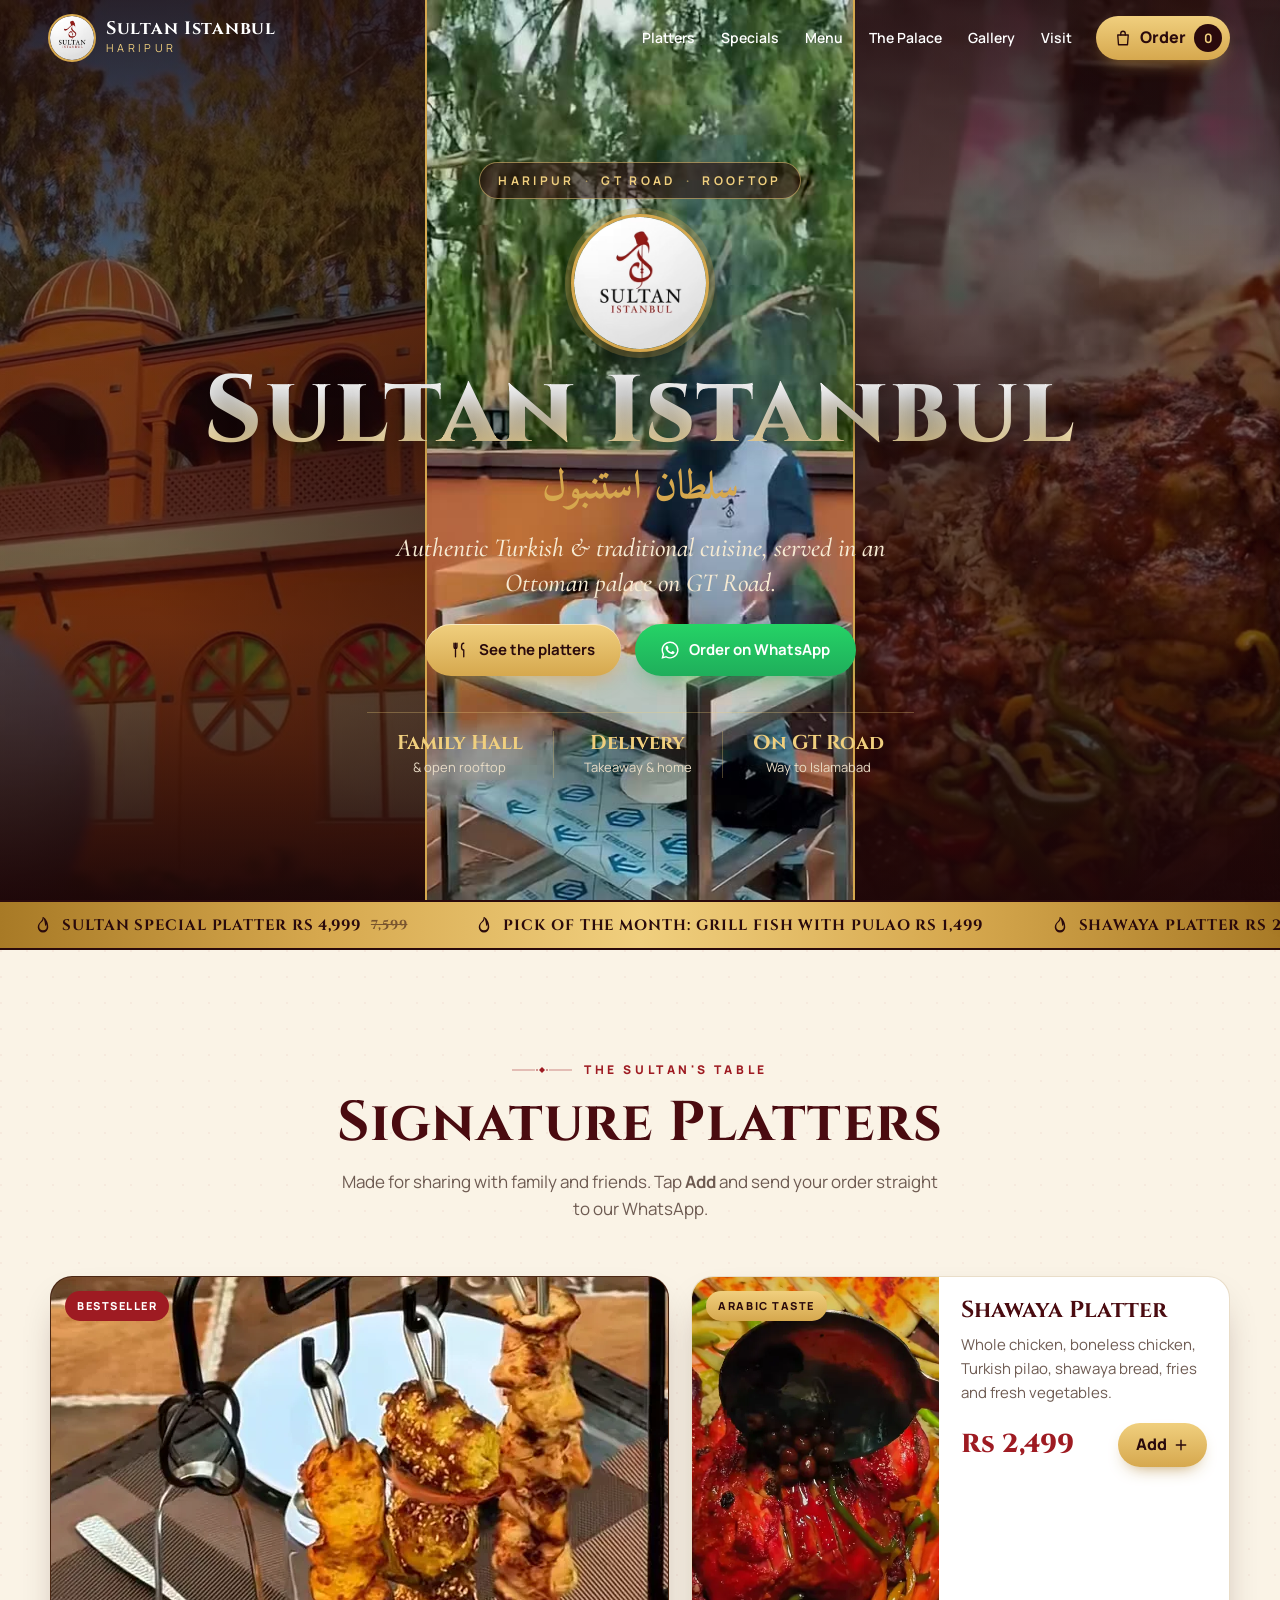
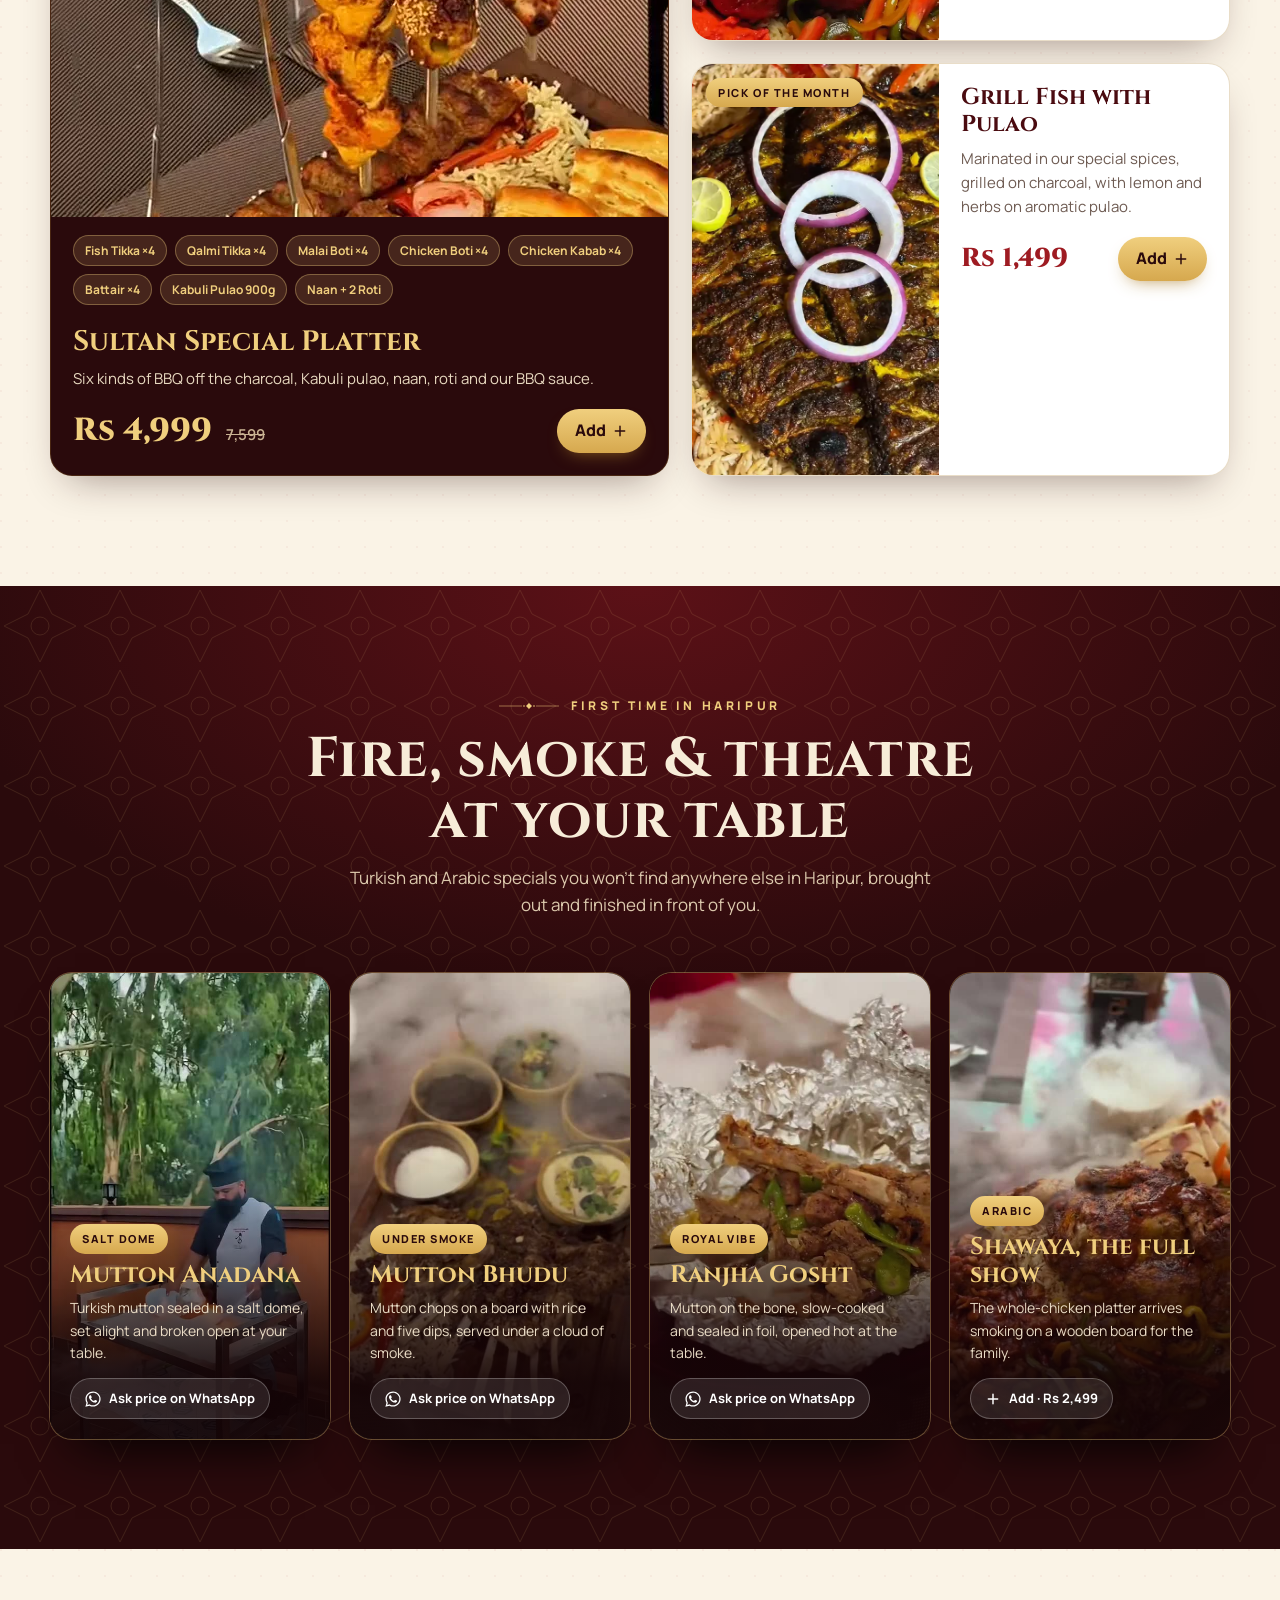
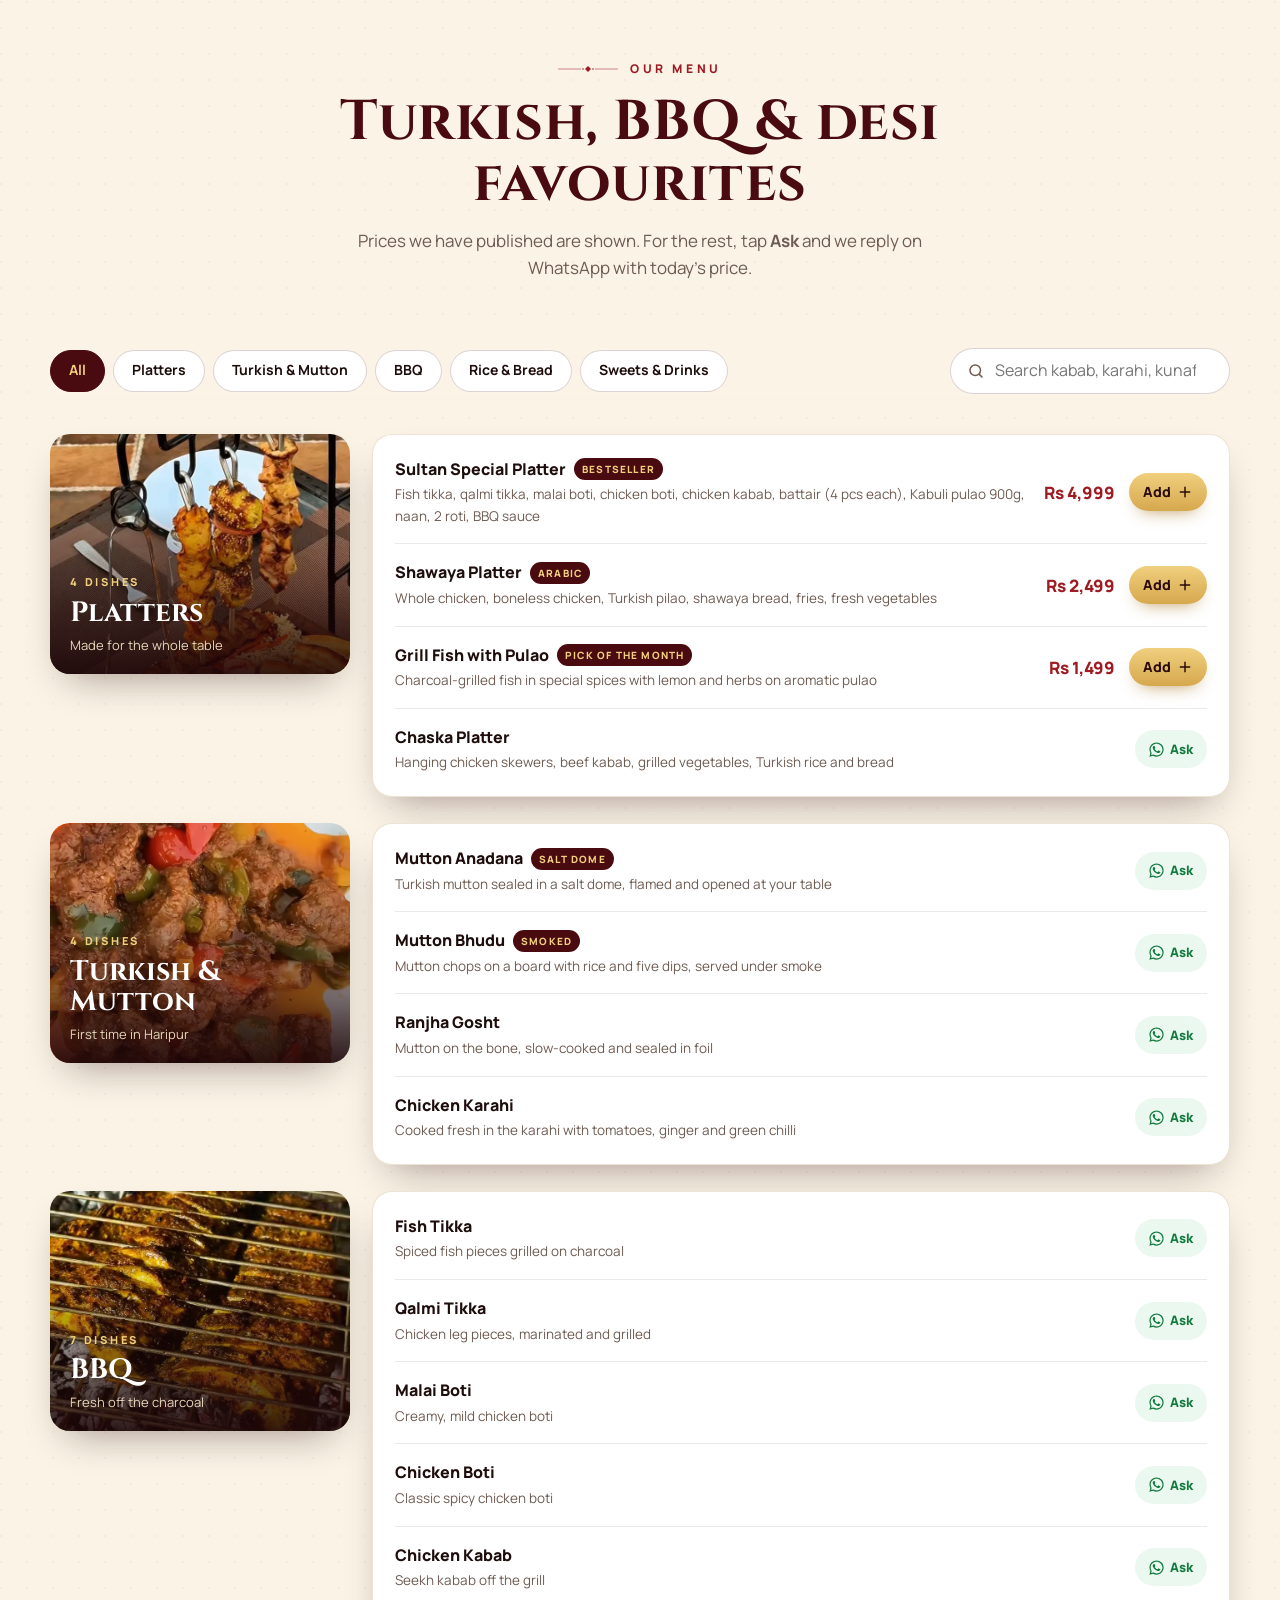
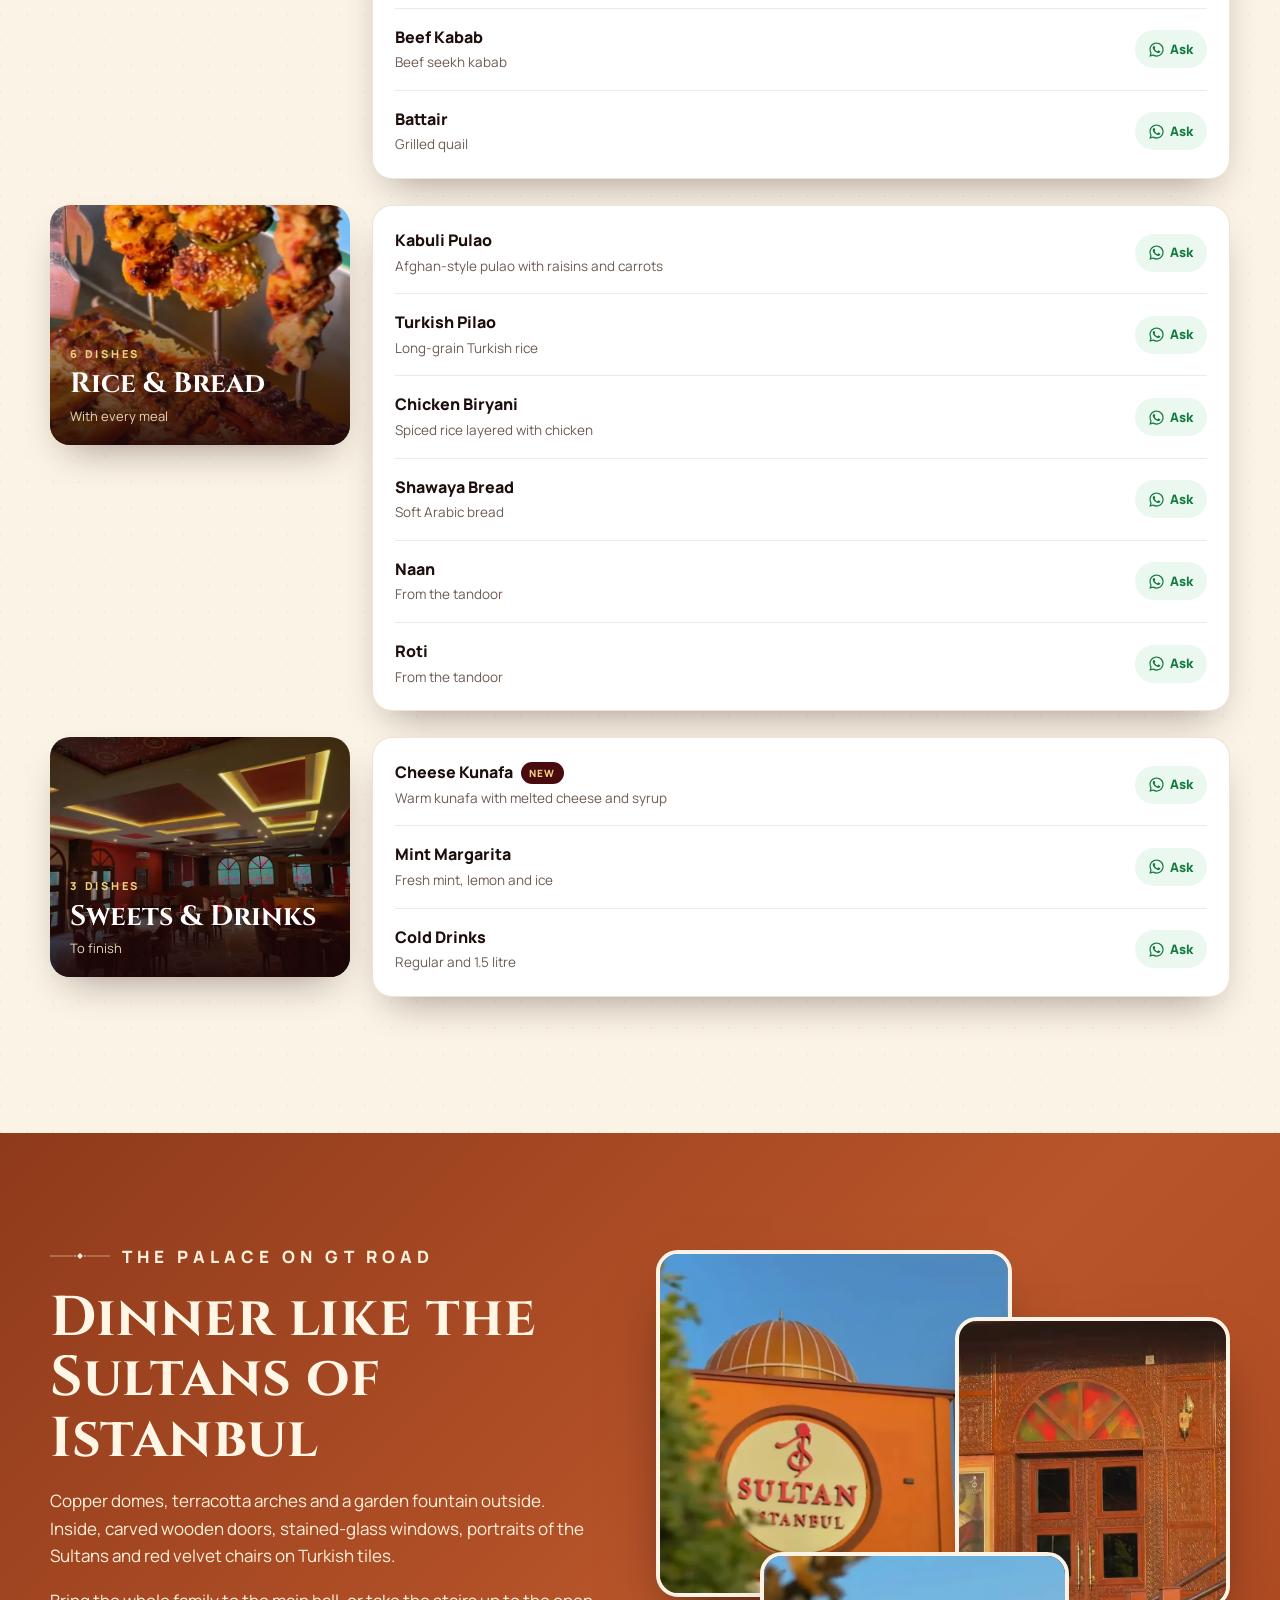
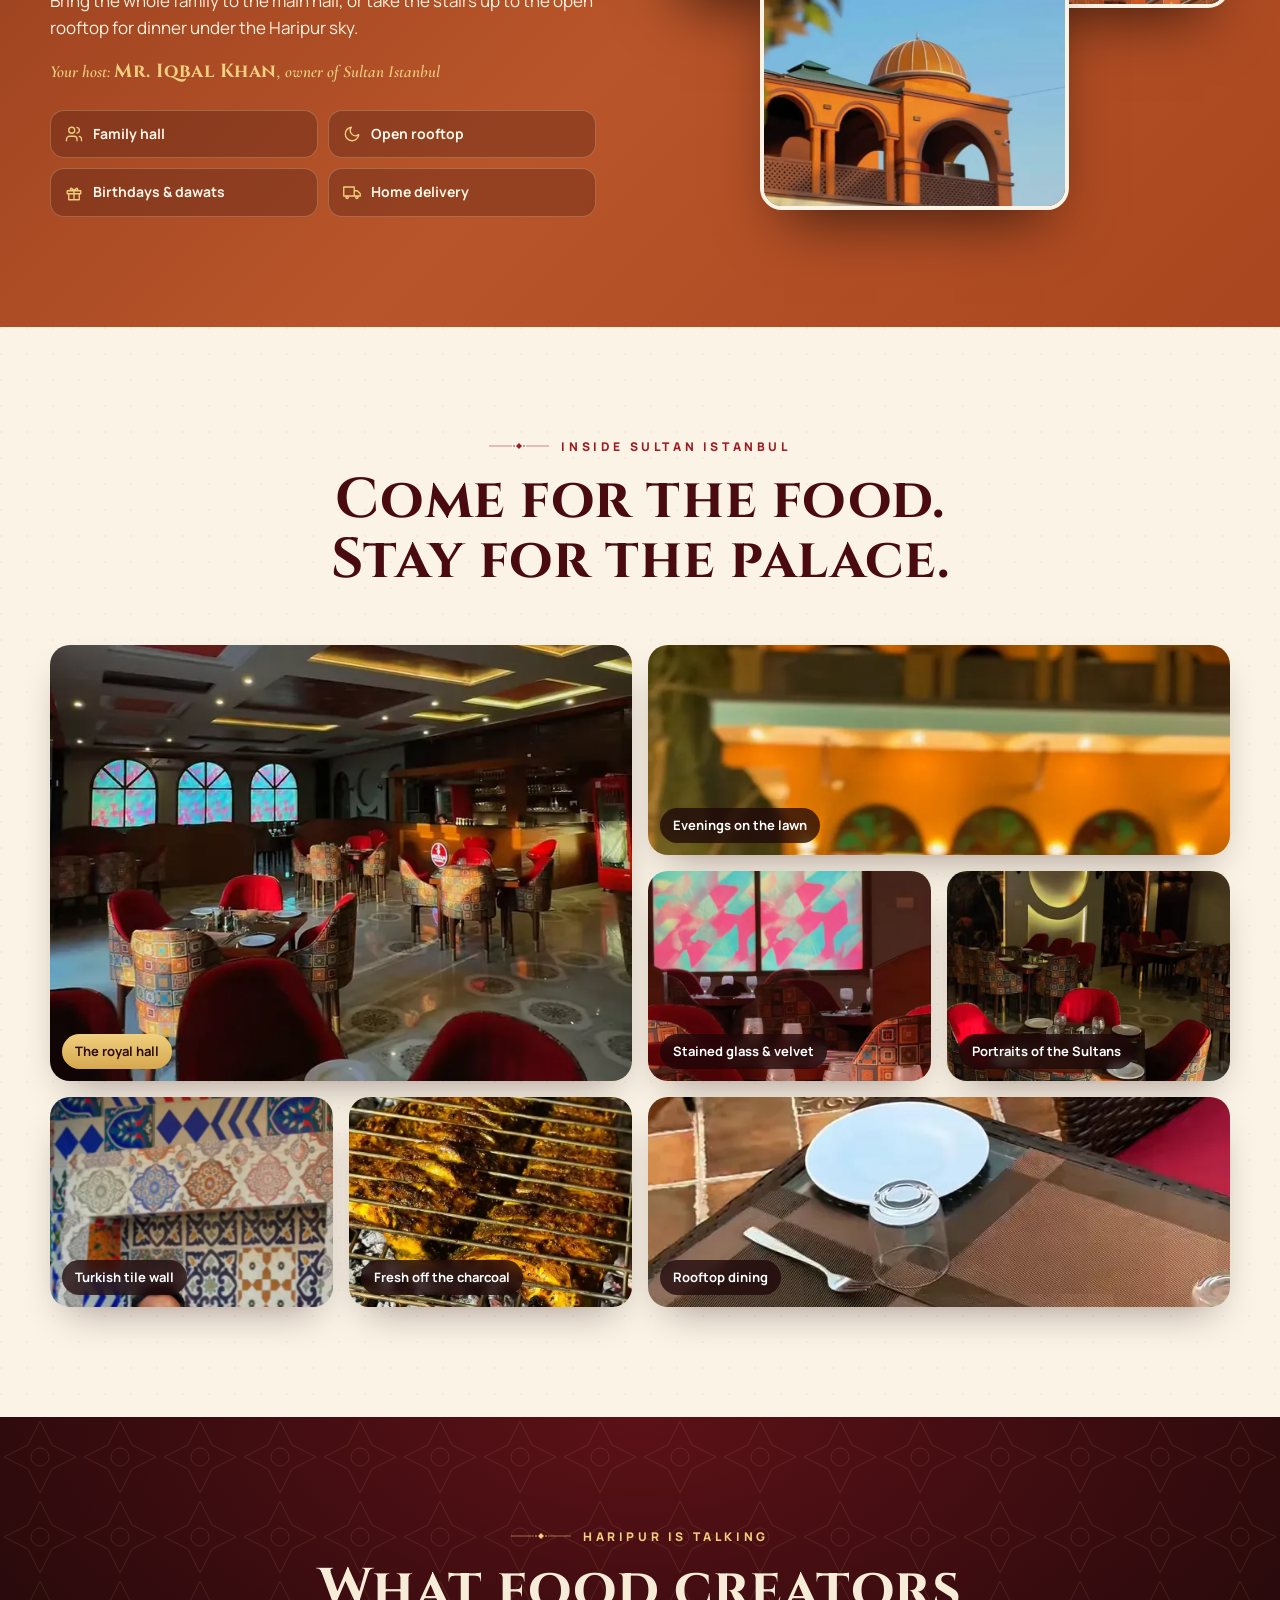
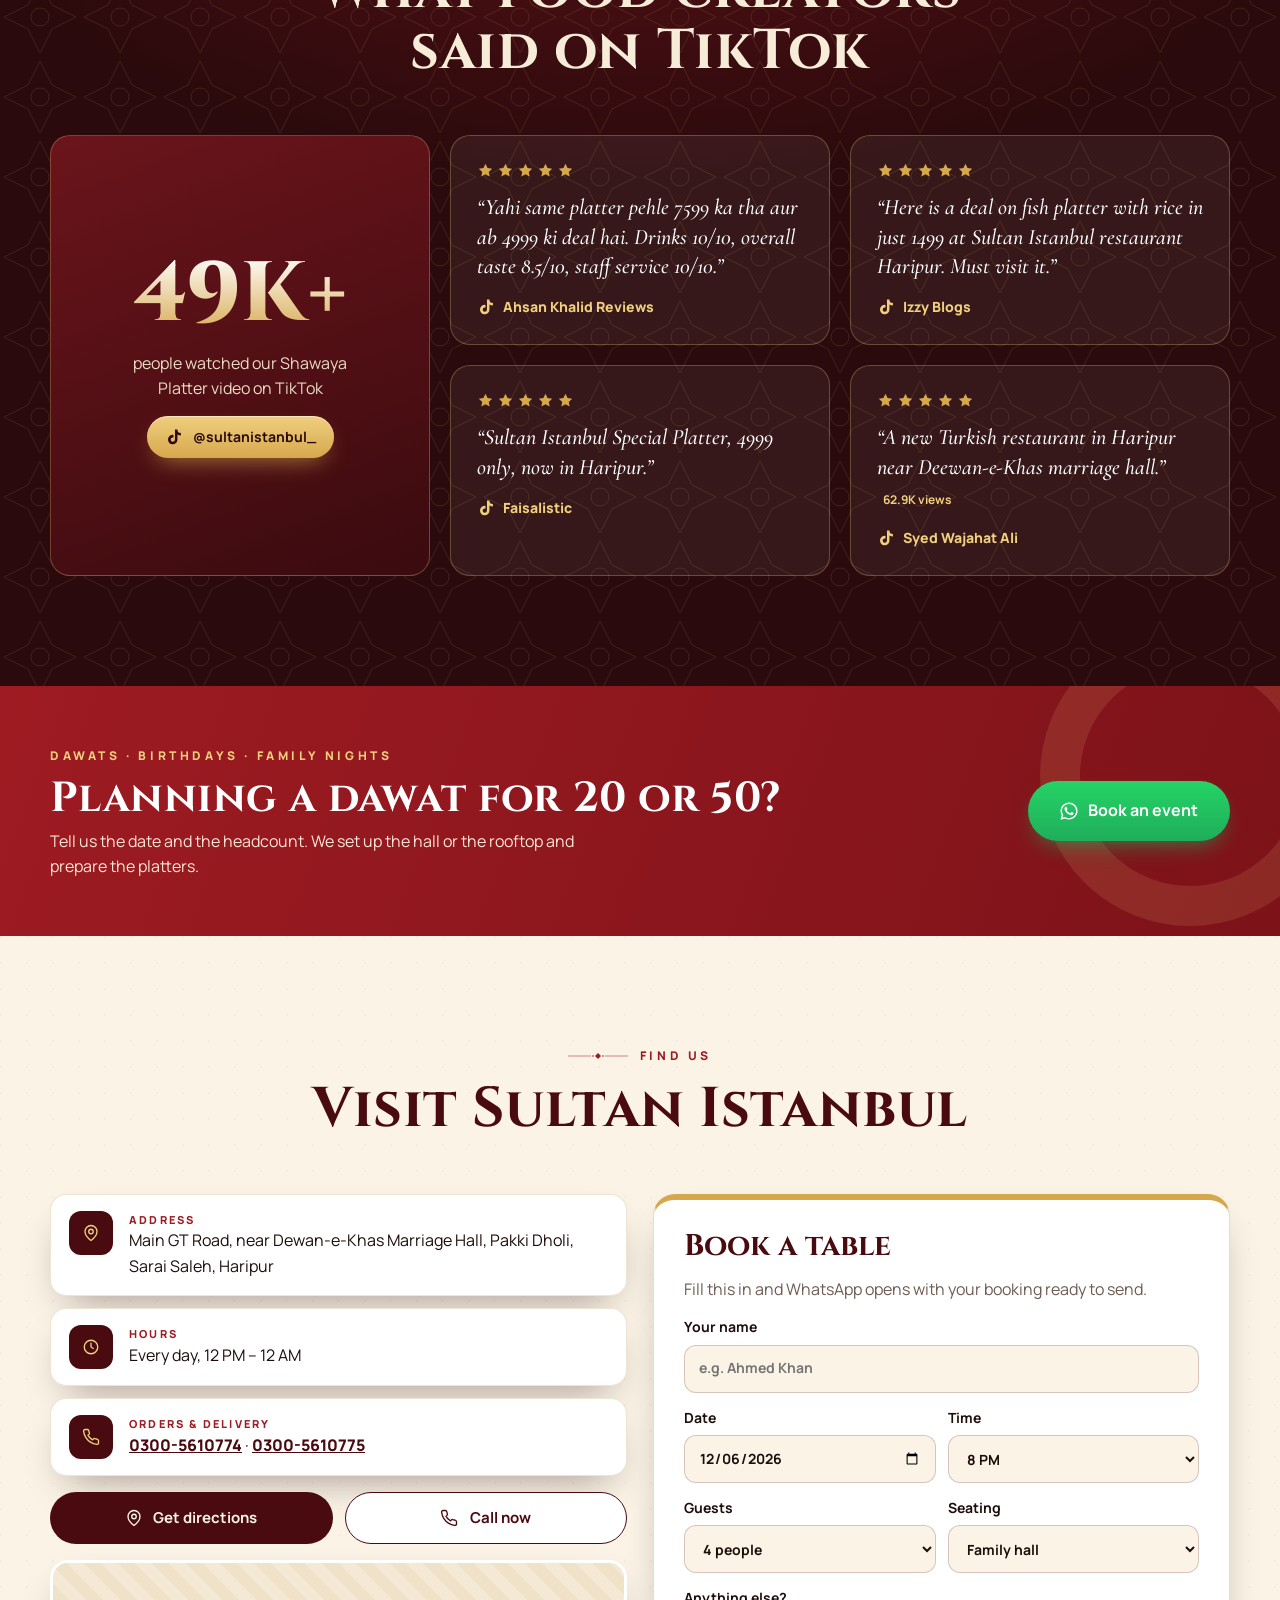
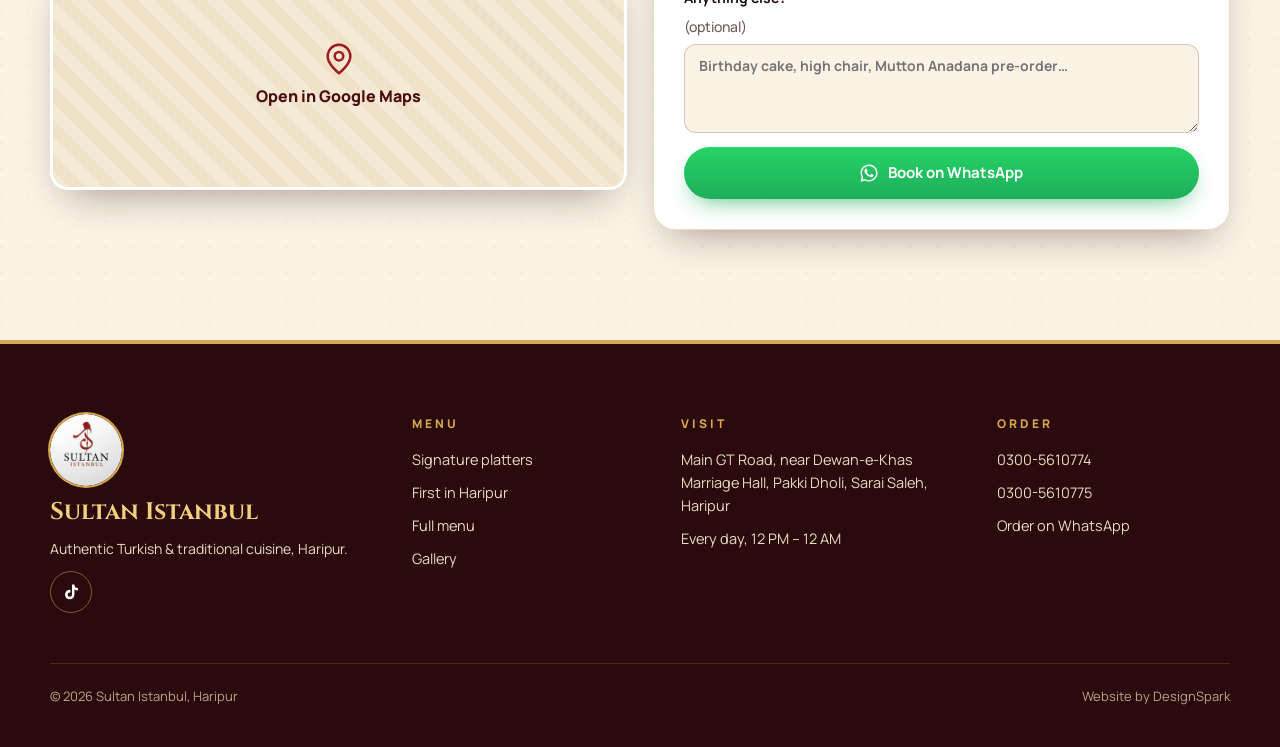
==== sultan-istanbul/index.html @ 0aa932ca "Add owner name and full address (Sarai Saleh) to Sultan Istanbul site Co-Authored-By: Claude Opus 5." ====
<!doctype html>
<html lang="en">
<head>
<meta charset="utf-8">
<meta name="viewport" content="width=device-width, initial-scale=1, viewport-fit=cover">
<title>Sultan Istanbul Haripur | Turkish Platters, Shawaya &amp; Rooftop on GT Road</title>
<meta name="description" content="Sultan Istanbul, Haripur: authentic Turkish and traditional cuisine on Main GT Road, Pakki Dholi. Sultan Special Platter Rs 4,999, Shawaya Platter Rs 2,499, Grill Fish with Pulao Rs 1,499. Dine in, takeaway and home delivery.">
<meta property="og:type" content="website">
<meta property="og:title" content="Sultan Istanbul · Haripur">
<meta property="og:description" content="Turkish platters, Mutton Anadana under a salt dome and a royal Ottoman hall on GT Road, Haripur.">
<meta property="og:image" content="share.jpg">
<meta name="twitter:card" content="summary_large_image">
<meta name="theme-color" content="#2a0a0c">
<link rel="icon" href="img/logo-badge.png" type="image/png">
<link rel="preconnect" href="https://fonts.googleapis.com">
<link rel="preconnect" href="https://fonts.gstatic.com" crossorigin>
<link href="https://fonts.googleapis.com/css2?family=Cinzel:wght@500;600;700;800&family=Cormorant+Garamond:ital,wght@1,500;1,600&family=Manrope:wght@400;500;600;700;800&family=Amiri:wght@700&display=swap" rel="stylesheet">
<link rel="stylesheet" href="styles.css">
</head>
<body>

<svg width="0" height="0" style="position:absolute" aria-hidden="true">
  <symbol id="i-wa" viewBox="0 0 24 24"><path fill="currentColor" d="M17.47 14.38c-.3-.15-1.76-.87-2.03-.97-.27-.1-.47-.15-.67.15-.2.3-.77.97-.94 1.17-.17.2-.35.22-.64.07-.3-.15-1.26-.46-2.4-1.48-.89-.79-1.49-1.77-1.66-2.07-.17-.3-.02-.46.13-.61.13-.13.3-.35.45-.52.15-.17.2-.3.3-.5.1-.2.05-.37-.02-.52-.08-.15-.67-1.61-.92-2.21-.24-.58-.49-.5-.67-.51h-.57c-.2 0-.52.07-.79.37-.27.3-1.04 1.02-1.04 2.48s1.07 2.88 1.21 3.08c.15.2 2.1 3.2 5.08 4.49.71.31 1.26.49 1.69.63.71.23 1.36.2 1.87.12.57-.09 1.76-.72 2.01-1.41.25-.7.25-1.29.17-1.41-.07-.13-.27-.2-.57-.35zM12.05 21.5h-.01a9.4 9.4 0 0 1-4.79-1.31l-.34-.2-3.56.93.95-3.47-.22-.36a9.38 9.38 0 0 1-1.44-5c0-5.19 4.23-9.42 9.43-9.42 2.52 0 4.88.98 6.66 2.76a9.36 9.36 0 0 1 2.76 6.67c0 5.2-4.23 9.43-9.44 9.43zm8.03-17.46A11.27 11.27 0 0 0 12.05.72C5.8.72.71 5.8.71 12.06c0 2 .52 3.95 1.52 5.67L.62 23.6l6.01-1.58a11.3 11.3 0 0 0 5.42 1.38h.01c6.25 0 11.34-5.09 11.34-11.34 0-3.03-1.18-5.88-3.32-8.02z"/></symbol>
  <symbol id="i-phone" viewBox="0 0 24 24"><path fill="none" stroke="currentColor" stroke-width="1.8" stroke-linecap="round" stroke-linejoin="round" d="M22 16.9v3a2 2 0 0 1-2.2 2 19.8 19.8 0 0 1-8.6-3.1 19.5 19.5 0 0 1-6-6A19.8 19.8 0 0 1 2.1 4.2 2 2 0 0 1 4.1 2h3a2 2 0 0 1 2 1.7c.1.9.4 1.8.7 2.7a2 2 0 0 1-.5 2.1L8 9.8a16 16 0 0 0 6 6l1.3-1.3a2 2 0 0 1 2.1-.4c.9.3 1.8.6 2.7.7a2 2 0 0 1 1.7 2z"/></symbol>
  <symbol id="i-pin" viewBox="0 0 24 24"><path fill="none" stroke="currentColor" stroke-width="1.8" stroke-linecap="round" stroke-linejoin="round" d="M20 10c0 6-8 12-8 12s-8-6-8-12a8 8 0 0 1 16 0z"/><circle cx="12" cy="10" r="3" fill="none" stroke="currentColor" stroke-width="1.8"/></symbol>
  <symbol id="i-clock" viewBox="0 0 24 24"><circle cx="12" cy="12" r="9" fill="none" stroke="currentColor" stroke-width="1.8"/><path d="M12 7v5l3 2" fill="none" stroke="currentColor" stroke-width="1.8" stroke-linecap="round"/></symbol>
  <symbol id="i-bag" viewBox="0 0 24 24"><path fill="none" stroke="currentColor" stroke-width="1.8" stroke-linejoin="round" d="M5 8h14l-1 13H6L5 8z"/><path d="M9 8V6a3 3 0 0 1 6 0v2" fill="none" stroke="currentColor" stroke-width="1.8" stroke-linecap="round"/></symbol>
  <symbol id="i-menu" viewBox="0 0 24 24"><path d="M6 3v18M4 3v5a2 2 0 0 0 4 0V3M17 3c-2 0-3 2-3 5s1 4 3 4v9" fill="none" stroke="currentColor" stroke-width="1.8" stroke-linecap="round" stroke-linejoin="round"/></symbol>
  <symbol id="i-plus" viewBox="0 0 24 24"><path d="M12 5v14M5 12h14" stroke="currentColor" stroke-width="2.2" stroke-linecap="round"/></symbol>
  <symbol id="i-minus" viewBox="0 0 24 24"><path d="M5 12h14" stroke="currentColor" stroke-width="2.2" stroke-linecap="round"/></symbol>
  <symbol id="i-x" viewBox="0 0 24 24"><path d="M6 6l12 12M18 6L6 18" stroke="currentColor" stroke-width="2" stroke-linecap="round"/></symbol>
  <symbol id="i-check" viewBox="0 0 24 24"><path d="M5 12.5l4.5 4.5L19 7.5" fill="none" stroke="currentColor" stroke-width="2.4" stroke-linecap="round" stroke-linejoin="round"/></symbol>
  <symbol id="i-flame" viewBox="0 0 24 24"><path fill="currentColor" d="M12.8 2.2c.4 3-1.3 4.6-2.8 6.1C8.5 9.8 7 11.4 7 14a5 5 0 0 0 10 0c0-1.3-.4-2.4-1-3.4.1 1.2-.3 2.3-1.3 2.9.3-3.5-1.1-8.2-1.9-11.3zM12 22a7 7 0 0 1-7-7c0-3.6 2.1-5.8 3.7-7.4C10.4 5.9 11.6 4.6 11.3 2c0-.6.6-1 1.1-.7C16 3.4 19 8.6 19 15a7 7 0 0 1-7 7z"/></symbol>
  <symbol id="i-star" viewBox="0 0 24 24"><path fill="currentColor" d="M12 2.5l2.9 6.1 6.6.8-4.9 4.6 1.3 6.6L12 17.3l-5.9 3.3 1.3-6.6L2.5 9.4l6.6-.8z"/></symbol>
  <symbol id="i-tiktok" viewBox="0 0 24 24"><path fill="currentColor" d="M16.6 2h-3.3v13.4a2.9 2.9 0 1 1-2.9-2.9c.3 0 .6 0 .9.1V9.2a6.3 6.3 0 1 0 5.3 6.2V8.6a7.9 7.9 0 0 0 4.6 1.5V6.8A4.6 4.6 0 0 1 16.6 2z"/></symbol>
  <symbol id="i-gift" viewBox="0 0 24 24"><path fill="none" stroke="currentColor" stroke-width="1.8" stroke-linejoin="round" d="M3 9h18v4H3zM5 13h14v8H5zM12 9v12M12 9C10 5 7 5 7 7s3 2 5 2zm0 0c2-4 5-4 5-2s-3 2-5 2z"/></symbol>
  <symbol id="i-users" viewBox="0 0 24 24"><path fill="none" stroke="currentColor" stroke-width="1.8" stroke-linecap="round" d="M16 21v-2a4 4 0 0 0-4-4H6a4 4 0 0 0-4 4v2M9 11a4 4 0 1 0 0-8 4 4 0 0 0 0 8zM22 21v-2a4 4 0 0 0-3-3.9M16 3.1a4 4 0 0 1 0 7.8"/></symbol>
  <symbol id="i-moon" viewBox="0 0 24 24"><path fill="none" stroke="currentColor" stroke-width="1.8" stroke-linejoin="round" d="M21 12.8A9 9 0 1 1 11.2 3a7 7 0 0 0 9.8 9.8z"/></symbol>
  <symbol id="i-truck" viewBox="0 0 24 24"><path fill="none" stroke="currentColor" stroke-width="1.8" stroke-linejoin="round" d="M1 4h14v12H1zM15 9h4l4 4v3h-8zM5.5 19.5a1.5 1.5 0 1 0 0-3 1.5 1.5 0 0 0 0 3zm13 0a1.5 1.5 0 1 0 0-3 1.5 1.5 0 0 0 0 3z"/></symbol>
  <symbol id="i-search" viewBox="0 0 24 24"><circle cx="11" cy="11" r="7" fill="none" stroke="currentColor" stroke-width="2"/><path d="M20 20l-3.5-3.5" stroke="currentColor" stroke-width="2" stroke-linecap="round"/></symbol>
  <symbol id="i-orn" viewBox="0 0 120 12"><path d="M0 6h46M74 6h46" stroke="currentColor" stroke-width="1"/><path d="M60 0l6 6-6 6-6-6z" fill="currentColor"/><circle cx="50" cy="6" r="1.6" fill="currentColor"/><circle cx="70" cy="6" r="1.6" fill="currentColor"/></symbol>
</svg>

<a class="skip" href="#signature">Skip to menu</a>

<header class="site" id="top">
  <div class="wrap bar">
    <a class="brand" href="#top" aria-label="Sultan Istanbul, back to top">
      <img src="img/logo-badge.png" alt="" width="44" height="44">
      <span><b>Sultan Istanbul</b><small>Haripur</small></span>
    </a>
    <nav class="links" aria-label="Main">
      <a href="#signature">Platters</a>
      <a href="#firsts">Specials</a>
      <a href="#menu">Menu</a>
      <a href="#palace">The Palace</a>
      <a href="#gallery">Gallery</a>
      <a href="#visit">Visit</a>
    </nav>
    <button class="cart-btn" type="button" data-open-cart aria-label="Open your order">
      <svg class="ic"><use href="#i-bag"/></svg><span>Order</span><b class="count" data-count>0</b>
    </button>
  </div>
</header>

<main>
  <!-- HERO: three vertical films from the restaurant's own TikTok videos -->
  <section class="hero" aria-labelledby="hero-h">
    <div class="hero-films" aria-hidden="true">
      <video class="film film-l" muted loop playsinline preload="none" poster="video/hero-left.jpg" data-src="video/hero-left.mp4"></video>
      <video class="film film-c" muted loop playsinline autoplay preload="auto" poster="video/hero-center.jpg" src="video/hero-center.mp4"></video>
      <video class="film film-r" muted loop playsinline preload="none" poster="video/hero-right.jpg" data-src="video/hero-right.mp4"></video>
    </div>
    <div class="hero-shade" aria-hidden="true"></div>
    <div class="wrap hero-inner">
      <p class="pill">Haripur <i>·</i> GT Road <i>·</i> Rooftop</p>
      <img class="hero-badge" src="img/logo-badge.png" alt="" width="132" height="132">
      <h1 id="hero-h"><span class="h1-top">Sultan Istanbul</span><span class="arabic" lang="ar" dir="rtl">سلطان استنبول</span></h1>
      <p class="tagline">Authentic Turkish &amp; traditional cuisine, served in an Ottoman palace on GT Road.</p>
      <div class="cta">
        <a class="btn gold" href="#signature"><svg class="ic"><use href="#i-menu"/></svg>See the platters</a>
        <a class="btn wa" href="https://wa.me/923005610774?text=Assalam%20o%20Alaikum%2C%20I%20want%20to%20order%20from%20Sultan%20Istanbul." target="_blank" rel="noopener"><svg class="ic"><use href="#i-wa"/></svg>Order on WhatsApp</a>
      </div>
      <dl class="facts">
        <div><dt>Family Hall</dt><dd>&amp; open rooftop</dd></div>
        <div><dt>Delivery</dt><dd>Takeaway &amp; home</dd></div>
        <div><dt>On GT Road</dt><dd>Way to Islamabad</dd></div>
      </dl>
    </div>
  </section>

  <div class="ticker" aria-label="Offers">
    <div class="ticker-track">
      <span><svg class="ic"><use href="#i-flame"/></svg>Sultan Special Platter Rs 4,999 <s>7,599</s></span>
      <span><svg class="ic"><use href="#i-flame"/></svg>Pick of the month: Grill Fish with Pulao Rs 1,499</span>
      <span><svg class="ic"><use href="#i-flame"/></svg>Shawaya Platter Rs 2,499</span>
      <span><svg class="ic"><use href="#i-flame"/></svg>First time in Haripur: Mutton Anadana</span>
      <span><svg class="ic"><use href="#i-flame"/></svg>Takeaway &amp; home delivery: 0300-5610774</span>
      <span aria-hidden="true"><svg class="ic"><use href="#i-flame"/></svg>Sultan Special Platter Rs 4,999 <s>7,599</s></span>
      <span aria-hidden="true"><svg class="ic"><use href="#i-flame"/></svg>Pick of the month: Grill Fish with Pulao Rs 1,499</span>
      <span aria-hidden="true"><svg class="ic"><use href="#i-flame"/></svg>Shawaya Platter Rs 2,499</span>
      <span aria-hidden="true"><svg class="ic"><use href="#i-flame"/></svg>First time in Haripur: Mutton Anadana</span>
      <span aria-hidden="true"><svg class="ic"><use href="#i-flame"/></svg>Takeaway &amp; home delivery: 0300-5610774</span>
    </div>
  </div>

  <!-- SIGNATURE PLATTERS -->
  <section class="sec cream" id="signature" aria-labelledby="sig-h">
    <div class="wrap">
      <div class="head reveal">
        <p class="kicker"><svg class="orn"><use href="#i-orn"/></svg>The Sultan's table</p>
        <h2 id="sig-h">Signature Platters</h2>
        <p class="lead">Made for sharing with family and friends. Tap <b>Add</b> and send your order straight to our WhatsApp.</p>
      </div>
      <div class="sig-grid">
        <article class="dish big reveal" data-item='{"id":"special","name":"Sultan Special Platter","price":4999}'>
          <img src="img/platter.webp" alt="Chicken skewers hanging over kebab, Turkish bread and pulao" loading="lazy" width="720" height="540">
          <div class="tag red">Bestseller</div>
          <ul class="chips">
            <li>Fish Tikka ×4</li><li>Qalmi Tikka ×4</li><li>Malai Boti ×4</li><li>Chicken Boti ×4</li><li>Chicken Kabab ×4</li><li>Battair ×4</li><li>Kabuli Pulao 900g</li><li>Naan + 2 Roti</li>
          </ul>
          <div class="dish-body">
            <h3>Sultan Special Platter</h3>
            <p>Six kinds of BBQ off the charcoal, Kabuli pulao, naan, roti and our BBQ sauce.</p>
            <div class="row"><p class="price">Rs 4,999 <s>7,599</s></p><button class="add" type="button">Add <svg class="ic"><use href="#i-plus"/></svg></button></div>
          </div>
        </article>
        <article class="dish reveal" data-item='{"id":"shawaya","name":"Shawaya Platter","price":2499}'>
          <img src="img/shawaya.webp" alt="Shawaya chicken on pilao with peppers and bread" loading="lazy" width="720" height="720">
          <div class="tag gold">Arabic taste</div>
          <div class="dish-body">
            <h3>Shawaya Platter</h3>
            <p>Whole chicken, boneless chicken, Turkish pilao, shawaya bread, fries and fresh vegetables.</p>
            <div class="row"><p class="price">Rs 2,499</p><button class="add" type="button">Add <svg class="ic"><use href="#i-plus"/></svg></button></div>
          </div>
        </article>
        <article class="dish reveal" data-item='{"id":"fish","name":"Grill Fish with Pulao","price":1499}'>
          <img src="img/fish.webp" alt="Grilled fish with onion rings and lime on pulao" loading="lazy" width="720" height="900">
          <div class="tag gold">Pick of the month</div>
          <div class="dish-body">
            <h3>Grill Fish with Pulao</h3>
            <p>Marinated in our special spices, grilled on charcoal, with lemon and herbs on aromatic pulao.</p>
            <div class="row"><p class="price">Rs 1,499</p><button class="add" type="button">Add <svg class="ic"><use href="#i-plus"/></svg></button></div>
          </div>
        </article>
      </div>
    </div>
  </section>

  <!-- FIRST TIME IN HARIPUR: live loops -->
  <section class="sec royal" id="firsts" aria-labelledby="firsts-h">
    <div class="wrap">
      <div class="head reveal">
        <p class="kicker gold-t"><svg class="orn"><use href="#i-orn"/></svg>First time in Haripur</p>
        <h2 id="firsts-h">Fire, smoke &amp; theatre at your table</h2>
        <p class="lead">Turkish and Arabic specials you won't find anywhere else in Haripur, brought out and finished in front of you.</p>
      </div>
      <div class="film-grid">
        <article class="film-card reveal">
          <video muted loop playsinline preload="none" poster="video/anadana.jpg" data-src="video/anadana.mp4" aria-hidden="true"></video>
          <div class="film-copy"><span class="tag gold">Salt dome</span><h3>Mutton Anadana</h3><p>Turkish mutton sealed in a salt dome, set alight and broken open at your table.</p>
          <a class="ask" href="https://wa.me/923005610774?text=Price%20of%20Mutton%20Anadana%3F" target="_blank" rel="noopener"><svg class="ic"><use href="#i-wa"/></svg>Ask price on WhatsApp</a></div>
        </article>
        <article class="film-card reveal">
          <video muted loop playsinline preload="none" poster="video/bhudu.jpg" data-src="video/bhudu.mp4" aria-hidden="true"></video>
          <div class="film-copy"><span class="tag gold">Under smoke</span><h3>Mutton Bhudu</h3><p>Mutton chops on a board with rice and five dips, served under a cloud of smoke.</p>
          <a class="ask" href="https://wa.me/923005610774?text=Price%20of%20Mutton%20Bhudu%3F" target="_blank" rel="noopener"><svg class="ic"><use href="#i-wa"/></svg>Ask price on WhatsApp</a></div>
        </article>
        <article class="film-card reveal">
          <video muted loop playsinline preload="none" poster="video/ranjha.jpg" data-src="video/ranjha.mp4" aria-hidden="true"></video>
          <div class="film-copy"><span class="tag gold">Royal vibe</span><h3>Ranjha Gosht</h3><p>Mutton on the bone, slow-cooked and sealed in foil, opened hot at the table.</p>
          <a class="ask" href="https://wa.me/923005610774?text=Price%20of%20Ranjha%20Gosht%3F" target="_blank" rel="noopener"><svg class="ic"><use href="#i-wa"/></svg>Ask price on WhatsApp</a></div>
        </article>
        <article class="film-card reveal">
          <video muted loop playsinline preload="none" poster="video/shawaya.jpg" data-src="video/shawaya.mp4" aria-hidden="true"></video>
          <div class="film-copy"><span class="tag gold">Arabic</span><h3>Shawaya, the full show</h3><p>The whole-chicken platter arrives smoking on a wooden board for the family.</p>
          <button class="ask add-shawaya" type="button" data-add="shawaya"><svg class="ic"><use href="#i-plus"/></svg>Add · Rs 2,499</button></div>
        </article>
      </div>
    </div>
  </section>

  <!-- FULL MENU -->
  <section class="sec cream" id="menu" aria-labelledby="menu-h">
    <div class="wrap">
      <div class="head reveal">
        <p class="kicker"><svg class="orn"><use href="#i-orn"/></svg>Our menu</p>
        <h2 id="menu-h">Turkish, BBQ &amp; desi favourites</h2>
        <p class="lead">Prices we have published are shown. For the rest, tap <b>Ask</b> and we reply on WhatsApp with today's price.</p>
      </div>
      <div class="menu-tools reveal">
        <div class="tabs" role="tablist" aria-label="Menu categories" data-tabs></div>
        <label class="search"><svg class="ic"><use href="#i-search"/></svg><span class="sr">Search the menu</span><input type="search" placeholder="Search kabab, karahi, kunafa…" data-search></label>
      </div>
      <div class="menu-list" data-menu></div>
    </div>
  </section>

  <!-- THE PALACE -->
  <section class="sec terracotta" id="palace" aria-labelledby="palace-h">
    <div class="wrap palace">
      <div class="palace-copy reveal">
        <p class="kicker gold-t"><svg class="orn"><use href="#i-orn"/></svg>The Palace on GT Road</p>
        <h2 id="palace-h">Dinner like the Sultans of Istanbul</h2>
        <p>Copper domes, terracotta arches and a garden fountain outside. Inside, carved wooden doors, stained-glass windows, portraits of the Sultans and red velvet chairs on Turkish tiles.</p>
        <p>Bring the whole family to the main hall, or take the stairs up to the open rooftop for dinner under the Haripur sky.</p>
        <p class="host">Your host: <b>Mr. Iqbal Khan</b>, owner of Sultan Istanbul</p>
        <ul class="perks">
          <li><svg class="ic"><use href="#i-users"/></svg>Family hall</li>
          <li><svg class="ic"><use href="#i-moon"/></svg>Open rooftop</li>
          <li><svg class="ic"><use href="#i-gift"/></svg>Birthdays &amp; dawats</li>
          <li><svg class="ic"><use href="#i-truck"/></svg>Home delivery</li>
        </ul>
      </div>
      <div class="palace-art reveal">
        <img class="p1" src="img/sign.webp" alt="The Sultan Istanbul sign under the copper dome" loading="lazy" width="720" height="720">
        <img class="p2" src="img/door.webp" alt="Carved wooden entrance with a stained-glass arch" loading="lazy" width="720" height="720">
        <img class="p3" src="img/arches.webp" alt="Terracotta arches and the copper dome" loading="lazy" width="720" height="720">
      </div>
    </div>
  </section>

  <!-- GALLERY -->
  <section class="sec cream" id="gallery" aria-labelledby="gal-h">
    <div class="wrap">
      <div class="head reveal">
        <p class="kicker"><svg class="orn"><use href="#i-orn"/></svg>Inside Sultan Istanbul</p>
        <h2 id="gal-h">Come for the food. Stay for the palace.</h2>
      </div>
      <div class="gallery">
        <figure class="g g1 reveal"><img src="img/hall.webp" alt="The royal dining hall with red velvet chairs" loading="lazy"><figcaption>The royal hall</figcaption></figure>
        <figure class="g g2 reveal"><img src="img/evening.webp" alt="The lit arches of the building at night over the lawn" loading="lazy"><figcaption>Evenings on the lawn</figcaption></figure>
        <figure class="g g3 reveal"><img src="img/glass.webp" alt="Stained-glass window over velvet chairs and set tables" loading="lazy"><figcaption>Stained glass &amp; velvet</figcaption></figure>
        <figure class="g g4 reveal"><img src="img/room.webp" alt="Tables beneath lit arches and Sultan portraits" loading="lazy"><figcaption>Portraits of the Sultans</figcaption></figure>
        <figure class="g g5 reveal"><img src="img/tiles.webp" alt="A wall of Turkish tiles" loading="lazy"><figcaption>Turkish tile wall</figcaption></figure>
        <figure class="g g6 reveal"><img src="img/grill.webp" alt="Fish grilling over glowing charcoal" loading="lazy"><figcaption>Fresh off the charcoal</figcaption></figure>
        <figure class="g g7 reveal"><img src="img/table.webp" alt="A rooftop table set on terracotta tiles" loading="lazy"><figcaption>Rooftop dining</figcaption></figure>
      </div>
    </div>
  </section>

  <!-- REVIEWS -->
  <section class="sec royal" id="reviews" aria-labelledby="rev-h">
    <div class="wrap">
      <div class="head reveal">
        <p class="kicker gold-t"><svg class="orn"><use href="#i-orn"/></svg>Haripur is talking</p>
        <h2 id="rev-h">What food creators said on TikTok</h2>
      </div>
      <div class="reviews">
        <figure class="review stat reveal">
          <p class="big-num">49K+</p>
          <p>people watched our Shawaya Platter video on TikTok</p>
          <a class="btn gold sm" href="https://www.tiktok.com/@sultanistanbul_" target="_blank" rel="noopener"><svg class="ic"><use href="#i-tiktok"/></svg>@sultanistanbul_</a>
        </figure>
        <figure class="review reveal">
          <div class="stars" aria-label="Rated 10 out of 10 for service"><svg class="ic"><use href="#i-star"/></svg><svg class="ic"><use href="#i-star"/></svg><svg class="ic"><use href="#i-star"/></svg><svg class="ic"><use href="#i-star"/></svg><svg class="ic"><use href="#i-star"/></svg></div>
          <blockquote>“Yahi same platter pehle 7599 ka tha aur ab 4999 ki deal hai. Drinks 10/10, overall taste 8.5/10, staff service 10/10.”</blockquote>
          <figcaption><svg class="ic"><use href="#i-tiktok"/></svg>Ahsan Khalid Reviews</figcaption>
        </figure>
        <figure class="review reveal">
          <div class="stars" aria-hidden="true"><svg class="ic"><use href="#i-star"/></svg><svg class="ic"><use href="#i-star"/></svg><svg class="ic"><use href="#i-star"/></svg><svg class="ic"><use href="#i-star"/></svg><svg class="ic"><use href="#i-star"/></svg></div>
          <blockquote>“Here is a deal on fish platter with rice in just 1499 at Sultan Istanbul restaurant Haripur. Must visit it.”</blockquote>
          <figcaption><svg class="ic"><use href="#i-tiktok"/></svg>Izzy Blogs</figcaption>
        </figure>
        <figure class="review reveal">
          <div class="stars" aria-hidden="true"><svg class="ic"><use href="#i-star"/></svg><svg class="ic"><use href="#i-star"/></svg><svg class="ic"><use href="#i-star"/></svg><svg class="ic"><use href="#i-star"/></svg><svg class="ic"><use href="#i-star"/></svg></div>
          <blockquote>“Sultan Istanbul Special Platter, 4999 only, now in Haripur.”</blockquote>
          <figcaption><svg class="ic"><use href="#i-tiktok"/></svg>Faisalistic</figcaption>
        </figure>
        <figure class="review reveal">
          <div class="stars" aria-hidden="true"><svg class="ic"><use href="#i-star"/></svg><svg class="ic"><use href="#i-star"/></svg><svg class="ic"><use href="#i-star"/></svg><svg class="ic"><use href="#i-star"/></svg><svg class="ic"><use href="#i-star"/></svg></div>
          <blockquote>“A new Turkish restaurant in Haripur near Deewan-e-Khas marriage hall.” <span class="views">62.9K views</span></blockquote>
          <figcaption><svg class="ic"><use href="#i-tiktok"/></svg>Syed Wajahat Ali</figcaption>
        </figure>
      </div>
    </div>
  </section>

  <!-- EVENTS BAND -->
  <section class="band" aria-labelledby="band-h">
    <div class="wrap band-in reveal">
      <div>
        <p class="kicker gold-t">Dawats · Birthdays · Family nights</p>
        <h2 id="band-h">Planning a dawat for 20 or 50?</h2>
        <p>Tell us the date and the headcount. We set up the hall or the rooftop and prepare the platters.</p>
      </div>
      <a class="btn wa lg" href="https://wa.me/923005610774?text=Assalam%20o%20Alaikum%2C%20I%20want%20to%20book%20an%20event%20at%20Sultan%20Istanbul." target="_blank" rel="noopener"><svg class="ic"><use href="#i-wa"/></svg>Book an event</a>
    </div>
  </section>

  <!-- VISIT + BOOK -->
  <section class="sec cream" id="visit" aria-labelledby="visit-h">
    <div class="wrap">
      <div class="head reveal">
        <p class="kicker"><svg class="orn"><use href="#i-orn"/></svg>Find us</p>
        <h2 id="visit-h">Visit Sultan Istanbul</h2>
      </div>
      <div class="visit">
        <div class="info reveal">
          <div class="info-row"><span class="ib"><svg class="ic"><use href="#i-pin"/></svg></span><div><p class="lbl">Address</p><p>Main GT Road, near Dewan-e-Khas Marriage Hall, Pakki Dholi, Sarai Saleh, Haripur</p></div></div>
          <div class="info-row"><span class="ib"><svg class="ic"><use href="#i-clock"/></svg></span><div><p class="lbl">Hours</p><p>Every day, 12 PM – 12 AM</p></div></div>
          <div class="info-row"><span class="ib"><svg class="ic"><use href="#i-phone"/></svg></span><div><p class="lbl">Orders &amp; delivery</p><p><a href="tel:+923005610774">0300-5610774</a> · <a href="tel:+923005610775">0300-5610775</a></p></div></div>
          <div class="info-btns">
            <a class="btn dark" href="https://www.google.com/maps/search/?api=1&amp;query=Sultan+Istanbul+Restaurant+Pakki+Dholi+Sarai+Saleh+Haripur" target="_blank" rel="noopener"><svg class="ic"><use href="#i-pin"/></svg>Get directions</a>
            <a class="btn line" href="tel:+923005610774"><svg class="ic"><use href="#i-phone"/></svg>Call now</a>
          </div>
          <div class="map"><a class="map-fallback" href="https://www.google.com/maps/search/?api=1&amp;query=Sultan+Istanbul+Restaurant+Pakki+Dholi+Sarai+Saleh+Haripur" target="_blank" rel="noopener"><svg class="ic"><use href="#i-pin"/></svg>Open in Google Maps</a><iframe title="Map to Sultan Istanbul, Haripur" src="https://maps.google.com/maps?q=Sultan%20Istanbul%20Restaurant%20Pakki%20Dholi%20Sarai%20Saleh%20Haripur&amp;z=14&amp;output=embed" loading="lazy" referrerpolicy="no-referrer-when-downgrade"></iframe></div>
        </div>
        <form class="book reveal" data-book novalidate>
          <h3>Book a table</h3>
          <p class="muted">Fill this in and WhatsApp opens with your booking ready to send.</p>
          <label>Your name<input name="name" required autocomplete="name" placeholder="e.g. Ahmed Khan"></label>
          <div class="two">
            <label>Date<input name="date" type="date" required></label>
            <label>Time<select name="time"><option>1 PM</option><option>3 PM</option><option>6 PM</option><option>7 PM</option><option selected>8 PM</option><option>9 PM</option><option>10 PM</option><option>11 PM</option></select></label>
          </div>
          <div class="two">
            <label>Guests<select name="guests"><option>2 people</option><option selected>4 people</option><option>6 people</option><option>8 people</option><option>10+ people</option><option>20+ (dawat)</option></select></label>
            <label>Seating<select name="seat"><option>Family hall</option><option>Rooftop</option><option>Any</option></select></label>
          </div>
          <label>Anything else? <span class="opt">(optional)</span><textarea name="note" rows="3" placeholder="Birthday cake, high chair, Mutton Anadana pre-order…"></textarea></label>
          <p class="err" data-err hidden>Please write your name and pick a date.</p>
          <button class="btn wa full" type="submit"><svg class="ic"><use href="#i-wa"/></svg>Book on WhatsApp</button>
        </form>
      </div>
    </div>
  </section>
</main>

<footer class="foot">
  <div class="wrap foot-grid">
    <div class="foot-brand">
      <img src="img/logo-badge.png" alt="" width="72" height="72">
      <p class="fb-name">Sultan Istanbul</p>
      <p class="fb-line">Authentic Turkish &amp; traditional cuisine, Haripur.</p>
      <a class="soc" href="https://www.tiktok.com/@sultanistanbul_" target="_blank" rel="noopener" aria-label="Sultan Istanbul on TikTok"><svg class="ic"><use href="#i-tiktok"/></svg></a>
    </div>
    <div><p class="fh">Menu</p><ul><li><a href="#signature">Signature platters</a></li><li><a href="#firsts">First in Haripur</a></li><li><a href="#menu">Full menu</a></li><li><a href="#gallery">Gallery</a></li></ul></div>
    <div><p class="fh">Visit</p><ul><li>Main GT Road, near Dewan-e-Khas Marriage Hall, Pakki Dholi, Sarai Saleh, Haripur</li><li>Every day, 12 PM – 12 AM</li></ul></div>
    <div><p class="fh">Order</p><ul><li><a href="tel:+923005610774">0300-5610774</a></li><li><a href="tel:+923005610775">0300-5610775</a></li><li><a href="https://wa.me/923005610774" target="_blank" rel="noopener">Order on WhatsApp</a></li></ul></div>
  </div>
  <div class="wrap foot-legal"><span>© 2026 Sultan Istanbul, Haripur</span><span>Website by DesignSpark</span></div>
</footer>

<!-- phone dock -->
<nav class="dock" aria-label="Quick actions">
  <a href="#menu"><svg class="ic"><use href="#i-menu"/></svg>Menu</a>
  <a href="https://www.google.com/maps/search/?api=1&amp;query=Sultan+Istanbul+Restaurant+Pakki+Dholi+Sarai+Saleh+Haripur" target="_blank" rel="noopener"><svg class="ic"><use href="#i-pin"/></svg>Map</a>
  <a href="tel:+923005610774"><svg class="ic"><use href="#i-phone"/></svg>Call</a>
  <button type="button" class="dock-order" data-open-cart><svg class="ic"><use href="#i-bag"/></svg>Order <b class="count" data-count>0</b></button>
</nav>

<!-- order sheet -->
<div class="sheet-back" data-sheet-back hidden></div>
<aside class="sheet" data-sheet aria-label="Your order" aria-hidden="true">
  <div class="sheet-head"><h3>Your order</h3><button type="button" class="x" data-close-cart aria-label="Close"><svg class="ic"><use href="#i-x"/></svg></button></div>
  <div class="sheet-body" data-lines></div>
  <div class="sheet-foot">
    <label>Dine in, takeaway or delivery?<select data-mode><option>Home delivery</option><option>Takeaway</option><option>Dine in</option></select></label>
    <label data-addr-wrap>Delivery address<input data-addr placeholder="House, street, area in Haripur"></label>
    <div class="total"><span>Total</span><b data-total>Rs 0</b></div>
    <button class="btn wa full" type="button" data-send><svg class="ic"><use href="#i-wa"/></svg>Send order on WhatsApp</button>
    <p class="muted small">Prices from Sultan Istanbul's own posts. We confirm the total on WhatsApp.</p>
  </div>
</aside>
<div class="toast" data-toast role="status" aria-live="polite"></div>

<script src="app.js"></script>
</body>
</html>
---- sultan-istanbul/styles.css ----
/* Sultan Istanbul, Haripur — royal Ottoman theme: maroon, gold, cream, terracotta */
:root {
  --maroon: #4a0b10;
  --maroon-2: #2a0a0c;
  --ink: #1d0d0b;
  --crimson: #9e1b22;
  --crimson-2: #b8262e;
  --gold: #d6a84e;
  --gold-2: #f0cf7e;
  --gold-d: #a87a26;
  --cream: #faf3e6;
  --cream-2: #f2e6cf;
  --terra: #b9552a;
  --muted: #6e5b52;
  --wa: #1fae5b;
  --wa-2: #25d366;
  --r: 18px;
  --shadow: 0 18px 40px -18px rgba(42, 10, 12, .45);
  --display: "Cinzel", "Times New Roman", serif;
  --accent: "Cormorant Garamond", Georgia, serif;
  --body: "Manrope", system-ui, -apple-system, "Segoe UI", sans-serif;
  --ease: cubic-bezier(.22, 1, .36, 1);
}
*, *::before, *::after { box-sizing: border-box; }
html { scroll-behavior: smooth; scroll-padding-top: 84px; -webkit-text-size-adjust: 100%; }
body { margin: 0; font: 400 16px/1.6 var(--body); color: var(--ink); background: var(--cream); overflow-x: hidden; }
img, video { display: block; max-width: 100%; }
a { color: inherit; }
button, input, select, textarea { font: inherit; color: inherit; }
h1, h2, h3 { margin: 0; }
p { margin: 0; }
.ic { width: 18px; height: 18px; flex: none; }
.sr, .skip:not(:focus) { position: absolute; width: 1px; height: 1px; overflow: hidden; clip: rect(0 0 0 0); white-space: nowrap; }
.skip:focus { position: fixed; z-index: 100; top: 10px; left: 10px; background: var(--gold); padding: 10px 16px; border-radius: 10px; }
.wrap { width: min(1180px, 100% - 48px); margin-inline: auto; }
:focus-visible { outline: 3px solid var(--gold); outline-offset: 3px; }

/* ---------- buttons ---------- */
.btn { display: inline-flex; align-items: center; justify-content: center; gap: 10px; height: 52px; padding: 0 26px; border-radius: 999px; border: 0; font-weight: 700; font-size: 15px; text-decoration: none; cursor: pointer; transition: transform .25s var(--ease), box-shadow .25s var(--ease), background .25s; white-space: nowrap; }
.btn:hover { transform: translateY(-2px); }
.btn:active { transform: translateY(0) scale(.98); }
.btn.gold { background: linear-gradient(180deg, var(--gold-2), var(--gold)); color: var(--maroon-2); box-shadow: 0 10px 24px -10px rgba(214, 168, 78, .8), inset 0 1px 0 rgba(255,255,255,.5); }
.btn.wa { background: linear-gradient(180deg, var(--wa-2), var(--wa)); color: #fff; box-shadow: 0 10px 24px -10px rgba(31, 174, 91, .8); }
.btn.dark { background: var(--maroon); color: var(--cream); }
.btn.line { background: #fff; border: 1.5px solid var(--maroon); color: var(--maroon); }
.btn.sm { height: 42px; padding: 0 18px; font-size: 14px; }
.btn.lg { height: 60px; padding: 0 32px; font-size: 16px; }
.btn.full { width: 100%; }

/* ---------- header ---------- */
header.site { position: fixed; inset: 0 0 auto; z-index: 50; transition: background .35s, box-shadow .35s, backdrop-filter .35s; }
header.site.solid { background: rgba(42, 10, 12, .92); backdrop-filter: blur(10px); box-shadow: 0 10px 30px -20px #000; }
.bar { display: flex; align-items: center; gap: 24px; height: 76px; }
.brand { display: flex; align-items: center; gap: 12px; text-decoration: none; color: #fff; }
.brand img { width: 44px; height: 44px; border-radius: 50%; box-shadow: 0 0 0 2px var(--gold); }
.brand b { display: block; font: 700 18px/1.1 var(--display); letter-spacing: .04em; }
.brand small { display: block; font-size: 11px; letter-spacing: .3em; text-transform: uppercase; color: var(--gold-2); }
.links { margin-left: auto; display: flex; gap: 26px; }
.links a { color: #fff; text-decoration: none; font-weight: 600; font-size: 14px; position: relative; padding: 6px 0; }
.links a::after { content: ""; position: absolute; left: 0; right: 0; bottom: 0; height: 2px; background: var(--gold); transform: scaleX(0); transform-origin: left; transition: transform .3s var(--ease); }
.links a:hover::after { transform: scaleX(1); }
.cart-btn { display: inline-flex; align-items: center; gap: 8px; height: 44px; padding: 0 8px 0 18px; border-radius: 999px; border: 0; background: linear-gradient(180deg, var(--gold-2), var(--gold)); color: var(--maroon-2); font-weight: 800; cursor: pointer; box-shadow: 0 8px 20px -10px rgba(214,168,78,.9); transition: transform .2s var(--ease); }
.cart-btn:hover { transform: translateY(-2px); }
.count { display: inline-grid; place-items: center; min-width: 28px; height: 28px; padding: 0 6px; border-radius: 999px; background: var(--maroon-2); color: var(--gold-2); font-size: 13px; }
.count.bump { animation: bump .45s var(--ease); }
@keyframes bump { 40% { transform: scale(1.35); } }

/* ---------- hero ---------- */
.hero { position: relative; min-height: 100svh; display: grid; place-items: center; overflow: hidden; background: var(--maroon-2); color: #fff; text-align: center; }
.hero-films { position: absolute; inset: 0; display: grid; grid-template-columns: 1fr 1fr 1fr; }
.film { width: 100%; height: 100%; object-fit: cover; }
.film-c { box-shadow: 0 0 0 2px var(--gold); position: relative; z-index: 1; }
.hero-shade { position: absolute; inset: 0; background:
  radial-gradient(ellipse 58% 60% at 50% 50%, rgba(29, 6, 8, .86), rgba(29, 6, 8, .45) 72%),
  linear-gradient(180deg, rgba(29,6,8,.7) 0%, rgba(29,6,8,.15) 28%, rgba(29,6,8,.25) 70%, rgba(29,6,8,.95) 100%); }
.hero-inner { position: relative; z-index: 2; padding: 110px 0 70px; display: grid; justify-items: center; gap: 18px; }
.pill { display: inline-flex; gap: 10px; padding: 8px 18px; border-radius: 999px; border: 1px solid rgba(240, 207, 126, .55); background: rgba(42,10,12,.55); font-size: 12px; font-weight: 700; letter-spacing: .28em; text-transform: uppercase; color: var(--gold-2); }
.pill i { font-style: normal; opacity: .6; }
.hero-badge { width: 132px; height: 132px; border-radius: 50%; box-shadow: 0 0 0 3px var(--gold), 0 0 0 9px rgba(214,168,78,.25), 0 24px 50px -10px #000; animation: float 6s ease-in-out infinite; }
@keyframes float { 50% { transform: translateY(-8px); } }
.hero h1 { display: grid; gap: 4px; }
.h1-top { font: 800 clamp(44px, 7.4vw, 96px)/.98 var(--display); letter-spacing: .03em; text-shadow: 0 6px 30px rgba(0,0,0,.55); background: linear-gradient(180deg, #fff 30%, var(--gold-2)); -webkit-background-clip: text; background-clip: text; color: transparent; }
.arabic { font: 700 clamp(26px, 3.4vw, 40px)/1.2 "Amiri", serif; color: var(--gold); }
.tagline { max-width: 560px; font: italic 500 clamp(20px, 2.2vw, 26px)/1.35 var(--accent); color: #f6ead2; }
.cta { display: flex; flex-wrap: wrap; justify-content: center; gap: 14px; margin-top: 6px; }
.facts { display: grid; grid-template-columns: repeat(3, auto); gap: 0; margin: 18px 0 0; border-top: 1px solid rgba(240,207,126,.3); padding-top: 18px; }
.facts div { padding: 0 30px; border-left: 1px solid rgba(240,207,126,.3); }
.facts div:first-child { border-left: 0; }
.facts dt { font: 700 20px/1.2 var(--display); color: var(--gold-2); }
.facts dd { margin: 2px 0 0; font-size: 13px; color: #e9dcc6; }
/* hero entrance */
.hero-inner > * { opacity: 0; transform: translateY(18px); animation: rise .9s var(--ease) forwards; }
.hero-inner > :nth-child(2) { animation-delay: .1s; } .hero-inner > :nth-child(3) { animation-delay: .2s; }
.hero-inner > :nth-child(4) { animation-delay: .3s; } .hero-inner > :nth-child(5) { animation-delay: .42s; } .hero-inner > :nth-child(6) { animation-delay: .55s; }
@keyframes rise { to { opacity: 1; transform: none; } }

/* ---------- ticker ---------- */
.ticker { background: linear-gradient(90deg, var(--gold-d), var(--gold), var(--gold-2), var(--gold), var(--gold-d)); color: var(--maroon-2); overflow: hidden; border-block: 2px solid var(--maroon-2); }
.ticker-track { display: flex; width: max-content; animation: tick 38s linear infinite; }
.ticker:hover .ticker-track { animation-play-state: paused; }
.ticker span { display: inline-flex; align-items: center; gap: 10px; padding: 14px 34px; font: 700 15px/1 var(--display); letter-spacing: .06em; text-transform: uppercase; white-space: nowrap; }
.ticker s { opacity: .55; font-size: 13px; }
@keyframes tick { to { transform: translateX(-50%); } }

/* ---------- sections ---------- */
.sec { padding: 110px 0; position: relative; }
.cream { background: var(--cream); }
.cream::before { content: ""; position: absolute; inset: 0; pointer-events: none; opacity: .5;
  background-image: radial-gradient(circle at 1px 1px, rgba(158, 27, 34, .09) 1px, transparent 0); background-size: 26px 26px; }
.royal { background: radial-gradient(ellipse 80% 60% at 50% 0%, #5c1117, var(--maroon-2) 70%); color: #f7ecd8; }
.royal::before { content: ""; position: absolute; inset: 0; pointer-events: none; opacity: .12;
  background-image: url("data:image/svg+xml,%3Csvg xmlns='http://www.w3.org/2000/svg' width='80' height='80' viewBox='0 0 80 80'%3E%3Cg fill='none' stroke='%23f0cf7e' stroke-width='1'%3E%3Cpath d='M40 4 L52 28 L76 40 L52 52 L40 76 L28 52 L4 40 L28 28 Z'/%3E%3Ccircle cx='40' cy='40' r='9'/%3E%3C/g%3E%3C/svg%3E"); }
.terracotta { background: linear-gradient(135deg, #8f3a1b, var(--terra) 55%, #a9461f); color: #fff6e6; }
.sec > .wrap { position: relative; }
.head { text-align: center; max-width: 720px; margin: 0 auto 54px; display: grid; justify-items: center; gap: 14px; }
.kicker { display: inline-flex; align-items: center; gap: 12px; font-size: 12px; font-weight: 800; letter-spacing: .3em; text-transform: uppercase; color: var(--crimson); }
.kicker .orn { width: 60px; height: 8px; }
.gold-t { color: var(--gold-2); }
.head h2, .palace-copy h2, .band h2 { font: 700 clamp(32px, 4.6vw, 56px)/1.08 var(--display); letter-spacing: .01em; }
.cream .head h2 { color: var(--maroon); }
.lead { font-size: 17px; color: var(--muted); max-width: 600px; }
.royal .lead { color: #dcc9ad; }

/* ---------- reveal ---------- */
.reveal { opacity: 0; transform: translateY(26px); transition: opacity .8s var(--ease), transform .8s var(--ease); }
.reveal.in { opacity: 1; transform: none; }

/* ---------- signature platters ---------- */
.sig-grid { display: grid; grid-template-columns: 1.15fr 1fr; gap: 22px; }
.sig-grid .dish:not(.big) { display: grid; grid-template-columns: 46% 1fr; }
.sig-grid .dish:not(.big) > img { height: 100%; aspect-ratio: auto; min-height: 260px; }
.dish { position: relative; border-radius: 22px; overflow: hidden; background: #fff; box-shadow: var(--shadow); display: flex; flex-direction: column; border: 1px solid rgba(168,122,38,.25); transition: transform .35s var(--ease), box-shadow .35s var(--ease); }
.dish:hover { transform: translateY(-4px); box-shadow: 0 26px 50px -20px rgba(42,10,12,.55); }
.dish > img { width: 100%; aspect-ratio: 4 / 3; object-fit: cover; transition: transform .8s var(--ease); }
.dish:hover > img { transform: scale(1.04); }
.dish.big { grid-row: span 2; background: var(--maroon-2); color: #fff; }
.dish.big > img { aspect-ratio: 4 / 3; }
.tag { position: absolute; top: 14px; left: 14px; padding: 6px 12px; border-radius: 999px; font-size: 11px; font-weight: 800; letter-spacing: .14em; text-transform: uppercase; }
.tag.red { background: var(--crimson); color: #fff; }
.tag.gold { background: linear-gradient(180deg, var(--gold-2), var(--gold)); color: var(--maroon-2); }
.film-copy .tag, .dish-body .tag { position: static; display: inline-block; }
.chips { list-style: none; margin: 0; padding: 18px 22px 0; display: flex; flex-wrap: wrap; gap: 8px; }
.chips li { padding: 5px 11px; border-radius: 999px; background: rgba(240,207,126,.14); border: 1px solid rgba(240,207,126,.35); color: var(--gold-2); font-size: 12px; font-weight: 700; }
.dish-body { padding: 20px 22px 22px; display: grid; gap: 8px; flex: 1; align-content: start; }
.dish h3 { font: 700 23px/1.2 var(--display); color: var(--maroon); }
.dish.big h3 { color: var(--gold-2); font-size: 28px; }
.dish-body > p { color: var(--muted); font-size: 15px; }
.dish.big .dish-body > p { color: #e8d9c0; }
.row { display: flex; align-items: center; justify-content: space-between; gap: 12px; margin-top: auto; padding-top: 10px; }
.price { font: 800 26px/1 var(--display); color: var(--crimson); }
.dish.big .price { color: var(--gold-2); font-size: 32px; }
.price s { font: 600 15px var(--body); color: var(--muted); margin-left: 6px; }
.dish.big .price s { color: #c9b393; }
.add { display: inline-flex; align-items: center; gap: 6px; height: 44px; padding: 0 18px; border-radius: 999px; border: 0; cursor: pointer; font-weight: 800; background: linear-gradient(180deg, var(--gold-2), var(--gold)); color: var(--maroon-2); box-shadow: 0 8px 18px -10px rgba(168,122,38,.9); transition: transform .2s var(--ease); }
.add:hover { transform: translateY(-2px); }
.add:active { transform: scale(.95); }
.add .ic { width: 16px; height: 16px; }

/* ---------- film cards ---------- */
.film-grid { display: grid; grid-template-columns: repeat(4, 1fr); gap: 20px; }
.film-card { position: relative; border-radius: 22px; overflow: hidden; aspect-ratio: 9 / 15; background: #000; box-shadow: 0 0 0 1px rgba(240,207,126,.35), 0 30px 50px -25px #000; transition: transform .4s var(--ease); }
.film-card:hover { transform: translateY(-6px); }
.film-card video { position: absolute; inset: 0; width: 100%; height: 100%; object-fit: cover; }
.film-card::after { content: ""; position: absolute; inset: 0; background: linear-gradient(180deg, transparent 38%, rgba(20,4,6,.94) 88%); }
.film-copy { position: absolute; left: 0; right: 0; bottom: 0; z-index: 1; padding: 20px; display: grid; gap: 8px; justify-items: start; }
.film-copy h3 { font: 700 24px/1.15 var(--display); color: var(--gold-2); }
.film-copy p { font-size: 14px; color: #eadcc6; }
.ask { display: inline-flex; align-items: center; gap: 8px; margin-top: 6px; padding: 9px 14px; border-radius: 999px; background: rgba(255,255,255,.1); border: 1px solid rgba(255,255,255,.25); color: #fff; font-size: 13px; font-weight: 700; text-decoration: none; cursor: pointer; transition: background .2s; }
.ask:hover { background: rgba(37,211,102,.25); }
.ask .ic { width: 16px; height: 16px; }

/* ---------- menu ---------- */
.menu-tools { display: flex; flex-wrap: wrap; gap: 16px; align-items: center; justify-content: space-between; margin-bottom: 28px; position: sticky; top: 76px; z-index: 5; padding: 12px 0; background: linear-gradient(var(--cream) 80%, transparent); }
.tabs { display: flex; flex-wrap: wrap; gap: 8px; }
.tabs button { height: 42px; padding: 0 18px; border-radius: 999px; border: 1px solid rgba(74,11,16,.18); background: #fff; font-weight: 700; font-size: 14px; cursor: pointer; transition: background .2s, color .2s; }
.tabs button[aria-selected="true"] { background: var(--maroon); color: var(--gold-2); border-color: var(--maroon); }
.search { display: flex; align-items: center; gap: 8px; height: 46px; padding: 0 16px; border-radius: 999px; background: #fff; border: 1px solid rgba(74,11,16,.18); min-width: 280px; color: var(--muted); }
.search input { border: 0; outline: 0; background: transparent; width: 100%; color: var(--ink); }
.menu-group { display: grid; grid-template-columns: 300px 1fr; gap: 22px; margin-bottom: 26px; }
.mg-cover { position: relative; border-radius: 20px; overflow: hidden; min-height: 240px; align-self: start; box-shadow: var(--shadow); }
.mg-cover img { position: absolute; inset: 0; width: 100%; height: 100%; object-fit: cover; }
.mg-cover::after { content: ""; position: absolute; inset: 0; background: linear-gradient(180deg, transparent 30%, rgba(29,6,8,.9)); }
.mg-cover div { position: absolute; left: 20px; right: 20px; bottom: 18px; z-index: 1; color: #fff; }
.mg-cover small { font-size: 11px; font-weight: 800; letter-spacing: .25em; text-transform: uppercase; color: var(--gold-2); }
.mg-cover h3 { font: 700 28px/1.1 var(--display); margin-top: 4px; }
.mg-cover p { font-size: 13px; color: #e6d6bb; margin-top: 6px; }
.mg-items { background: #fff; border-radius: 20px; box-shadow: var(--shadow); padding: 6px 22px; border: 1px solid rgba(168,122,38,.2); }
.mi { display: flex; align-items: center; gap: 16px; padding: 16px 0; border-bottom: 1px solid rgba(74,11,16,.09); }
.mi:last-child { border-bottom: 0; }
.mi-txt { flex: 1; min-width: 0; }
.mi-name { font-weight: 800; font-size: 16px; display: flex; align-items: center; flex-wrap: wrap; gap: 8px; }
.mi-name em { font-style: normal; font-size: 10px; font-weight: 800; letter-spacing: .12em; text-transform: uppercase; padding: 3px 8px; border-radius: 999px; background: var(--maroon); color: var(--gold-2); }
.mi-desc { font-size: 13.5px; color: var(--muted); margin-top: 2px; }
.mi-price { font: 800 17px/1 var(--body); color: var(--crimson); white-space: nowrap; }
.mi-act { display: flex; align-items: center; gap: 14px; flex: none; }
.mi .add { height: 38px; padding: 0 14px; font-size: 14px; }
.mi .ask-sm { display: inline-flex; align-items: center; gap: 6px; height: 38px; padding: 0 14px; border-radius: 999px; background: #eaf8ef; color: #127a3e; font-weight: 800; font-size: 13px; text-decoration: none; white-space: nowrap; }
.mi .ask-sm .ic { width: 15px; height: 15px; }
.empty { text-align: center; color: var(--muted); padding: 30px; }

/* ---------- palace ---------- */
.palace { display: grid; grid-template-columns: 1fr 1.05fr; gap: 60px; align-items: center; }
.palace-copy { display: grid; gap: 18px; }
.palace-copy p { font-size: 17px; color: #fff1dc; }
.host { font: italic 600 22px/1.3 var(--accent); color: var(--gold-2) !important; }
.host b { font-style: normal; font-family: var(--display); font-size: 19px; letter-spacing: .03em; }
.perks { list-style: none; padding: 0; margin: 8px 0 0; display: grid; grid-template-columns: 1fr 1fr; gap: 10px; }
.perks li { display: flex; align-items: center; gap: 10px; padding: 12px 14px; border-radius: 14px; background: rgba(42,10,12,.25); border: 1px solid rgba(255,230,190,.25); font-weight: 700; font-size: 14px; }
.perks .ic { color: var(--gold-2); }
.palace-art { position: relative; height: 560px; }
.palace-art img { position: absolute; object-fit: cover; border-radius: 22px; box-shadow: 0 30px 60px -25px rgba(0,0,0,.7); border: 4px solid var(--cream); transition: transform .5s var(--ease); }
.palace-art img:hover { transform: scale(1.03) rotate(0deg); z-index: 3; }
.palace-art .p1 { width: 62%; height: 62%; left: 0; top: 0; }
.palace-art .p2 { width: 48%; height: 52%; right: 0; top: 12%; z-index: 1; }
.palace-art .p3 { width: 54%; height: 46%; left: 18%; bottom: 0; z-index: 2; }

/* ---------- gallery ---------- */
.gallery { display: grid; grid-template-columns: repeat(4, 1fr); grid-auto-rows: 210px; gap: 16px; }
.g { margin: 0; position: relative; border-radius: 20px; overflow: hidden; box-shadow: var(--shadow); }
.g img { width: 100%; height: 100%; object-fit: cover; transition: transform .8s var(--ease); }
.g:hover img { transform: scale(1.05); }
.g figcaption { position: absolute; left: 12px; bottom: 12px; padding: 7px 13px; border-radius: 999px; background: rgba(29,6,8,.75); backdrop-filter: blur(4px); color: #fff; font-size: 13px; font-weight: 700; }
.g1 { grid-column: span 2; grid-row: span 2; }
.g2 { grid-column: span 2; }
.g3 { }
.g4 { }
.g5 { }
.g6 { grid-row: span 1; }
.g7 { grid-column: span 2; }
.g1 figcaption { background: linear-gradient(180deg, var(--gold-2), var(--gold)); color: var(--maroon-2); }

/* ---------- reviews ---------- */
.reviews { display: grid; grid-template-columns: repeat(3, 1fr); gap: 20px; }
.review { margin: 0; padding: 26px; border-radius: 20px; background: rgba(255,255,255,.06); border: 1px solid rgba(240,207,126,.28); display: grid; gap: 14px; align-content: start; transition: transform .3s var(--ease), background .3s; }
.review:hover { transform: translateY(-4px); background: rgba(255,255,255,.09); }
.review.stat { grid-row: span 2; background: linear-gradient(160deg, #6b141b, #3a0b0f); text-align: center; justify-items: center; align-content: center; }
.big-num { font: 800 84px/1 var(--display); background: linear-gradient(180deg, #fff, var(--gold)); -webkit-background-clip: text; background-clip: text; color: transparent; }
.review.stat p:not(.big-num) { color: #eadcc6; max-width: 220px; }
.stars { display: flex; gap: 3px; color: var(--gold); }
.stars .ic { width: 17px; height: 17px; }
.review blockquote { margin: 0; font: italic 500 22px/1.35 var(--accent); color: #fff; }
.views { display: inline-block; margin-left: 6px; font: 700 12px var(--body); color: var(--gold-2); }
.review figcaption { display: flex; align-items: center; gap: 8px; font-weight: 800; font-size: 14px; color: var(--gold-2); }

/* ---------- band ---------- */
.band { background: linear-gradient(110deg, var(--crimson), #7d1219); color: #fff; padding: 56px 0; position: relative; overflow: hidden; }
.band::after { content: ""; position: absolute; right: -60px; top: -60px; width: 300px; height: 300px; border-radius: 50%; border: 40px solid rgba(240,207,126,.12); }
.band-in { display: flex; align-items: center; justify-content: space-between; gap: 30px; position: relative; z-index: 1; }
.band h2 { font-size: clamp(28px, 3.6vw, 42px); margin: 8px 0; }
.band p:not(.kicker) { color: #ffe6d6; max-width: 560px; }

/* ---------- visit ---------- */
.visit { display: grid; grid-template-columns: 1fr 1fr; gap: 26px; align-items: start; }
.info { display: grid; gap: 12px; }
.info-row { display: flex; gap: 16px; align-items: flex-start; padding: 16px 18px; background: #fff; border-radius: 16px; box-shadow: var(--shadow); border: 1px solid rgba(168,122,38,.2); }
.ib { display: grid; place-items: center; width: 44px; height: 44px; border-radius: 12px; background: var(--maroon); color: var(--gold-2); flex: none; }
.lbl { font-size: 11px; font-weight: 800; letter-spacing: .2em; text-transform: uppercase; color: var(--crimson); }
.info-row a { font-weight: 800; color: var(--maroon); }
.info-btns { display: flex; gap: 12px; flex-wrap: wrap; margin: 4px 0; }
.info-btns .btn { flex: 1 1 180px; }
.map { border-radius: 18px; overflow: hidden; box-shadow: var(--shadow); height: 230px; border: 3px solid #fff; background: var(--cream-2); }
.map { position: relative; }
.map iframe { position: relative; z-index: 1; width: 100%; height: 100%; border: 0; }
.map-fallback { position: absolute; inset: 0; display: grid; place-content: center; justify-items: center; gap: 8px; color: var(--maroon); font-weight: 800; text-decoration: none; background: repeating-linear-gradient(45deg, #f4e9d4 0 12px, #efe2c8 12px 24px); }
.map-fallback .ic { width: 34px; height: 34px; color: var(--crimson); }
.book { background: #fff; border-radius: 22px; padding: 30px; box-shadow: var(--shadow); border: 1px solid rgba(168,122,38,.25); display: grid; gap: 14px; border-top: 6px solid var(--gold); }
.book h3 { font: 700 30px/1.1 var(--display); color: var(--maroon); }
.muted { color: var(--muted); }
.small { font-size: 12.5px; }
.book label, .sheet-foot label { display: grid; gap: 6px; font-weight: 700; font-size: 14px; }
.opt { font-weight: 500; color: var(--muted); }
.book input, .book select, .book textarea, .sheet-foot select, .sheet-foot input { width: 100%; min-height: 48px; padding: 10px 14px; border-radius: 12px; border: 1px solid rgba(74,11,16,.2); background: var(--cream); outline: 0; transition: border-color .2s, box-shadow .2s; }
.book input:focus, .book select:focus, .book textarea:focus, .sheet-foot select:focus, .sheet-foot input:focus { border-color: var(--gold-d); box-shadow: 0 0 0 4px rgba(214,168,78,.25); }
.two { display: grid; grid-template-columns: 1fr 1fr; gap: 12px; }
.err { color: var(--crimson); font-weight: 700; font-size: 14px; }

/* ---------- footer ---------- */
.foot { background: var(--maroon-2); color: #e9dbc4; padding: 70px 0 40px; border-top: 4px solid var(--gold); }
.foot-grid { display: grid; grid-template-columns: 1.4fr 1fr 1.2fr 1fr; gap: 36px; }
.foot-brand { display: grid; gap: 10px; justify-items: start; }
.foot-brand img { border-radius: 50%; box-shadow: 0 0 0 2px var(--gold); }
.fb-name { font: 700 24px var(--display); color: var(--gold-2); }
.fb-line { font-size: 14px; }
.soc { display: grid; place-items: center; width: 42px; height: 42px; border-radius: 50%; border: 1px solid rgba(240,207,126,.4); color: #fff; transition: background .2s; }
.soc:hover { background: rgba(240,207,126,.15); }
.fh { font-size: 12px; font-weight: 800; letter-spacing: .25em; text-transform: uppercase; color: var(--gold); margin-bottom: 14px; }
.foot ul { list-style: none; margin: 0; padding: 0; display: grid; gap: 10px; font-size: 14.5px; }
.foot a { text-decoration: none; }
.foot a:hover { color: var(--gold-2); }
.foot-legal { display: flex; justify-content: space-between; gap: 16px; flex-wrap: wrap; margin-top: 50px; padding-top: 22px; border-top: 1px solid rgba(240,207,126,.15); font-size: 13px; color: #b9a58a; }

/* ---------- dock (phones) ---------- */
.dock { display: none; }

/* ---------- order sheet ---------- */
.sheet-back { position: fixed; inset: 0; background: rgba(20,4,6,.55); z-index: 80; backdrop-filter: blur(2px); }
.sheet { position: fixed; top: 0; right: 0; bottom: 0; width: min(430px, 100%); z-index: 90; background: var(--cream); display: flex; flex-direction: column; transform: translateX(105%); transition: transform .45s var(--ease); box-shadow: -20px 0 50px -20px rgba(0,0,0,.5); }
.sheet.open { transform: none; }
.sheet-head { display: flex; align-items: center; justify-content: space-between; padding: 22px 24px; background: var(--maroon-2); color: var(--gold-2); }
.sheet-head h3 { font: 700 24px var(--display); }
.x { width: 40px; height: 40px; border-radius: 50%; border: 0; background: rgba(255,255,255,.1); color: #fff; cursor: pointer; display: grid; place-items: center; }
.sheet-body { flex: 1; overflow: auto; padding: 14px 24px; }
.line { display: flex; align-items: center; gap: 12px; padding: 14px 0; border-bottom: 1px solid rgba(74,11,16,.1); }
.line b { flex: 1; font-size: 15px; }
.line small { display: block; color: var(--muted); font-weight: 600; }
.qty { display: inline-flex; align-items: center; gap: 6px; background: #fff; border-radius: 999px; padding: 4px; border: 1px solid rgba(74,11,16,.15); }
.qty button { width: 32px; height: 32px; border-radius: 50%; border: 0; background: var(--cream-2); cursor: pointer; display: grid; place-items: center; }
.qty button .ic { width: 14px; height: 14px; }
.qty span { min-width: 18px; text-align: center; font-weight: 800; }
.sheet-empty { text-align: center; padding: 50px 10px; color: var(--muted); display: grid; gap: 14px; justify-items: center; }
.sheet-foot { padding: 18px 24px 24px; display: grid; gap: 12px; background: #fff; border-top: 1px solid rgba(74,11,16,.1); }
.total { display: flex; justify-content: space-between; align-items: baseline; font-size: 15px; }
.total b { font: 800 26px var(--display); color: var(--crimson); }

.toast { position: fixed; left: 50%; bottom: 30px; z-index: 95; transform: translate(-50%, 30px); opacity: 0; pointer-events: none; display: flex; align-items: center; gap: 8px; padding: 12px 18px; border-radius: 999px; background: var(--maroon-2); color: var(--gold-2); font-weight: 800; box-shadow: 0 16px 30px -12px #000; transition: opacity .3s, transform .3s var(--ease); }
.toast.show { opacity: 1; transform: translate(-50%, 0); }

/* ---------- responsive ---------- */
@media (max-width: 1100px) {
  .links { gap: 18px; }
  .film-grid { grid-template-columns: repeat(2, 1fr); }
  .film-card { aspect-ratio: 4 / 5; }
  .reviews { grid-template-columns: 1fr 1fr; }
  .review.stat { grid-row: auto; grid-column: 1 / -1; }
}
@media (max-width: 960px) {
  .links { display: none; }
  .cart-btn { margin-left: auto; }
  .hero-films { grid-template-columns: 1fr; }
  .film-l, .film-r { display: none; }
  .film-c { box-shadow: none; }
  .sig-grid { grid-template-columns: 1fr 1fr; }
  .dish.big { grid-column: 1 / -1; }
  .menu-group { grid-template-columns: 1fr; }
  .mg-cover { min-height: 170px; }
  .palace { grid-template-columns: 1fr; gap: 40px; }
  .palace-art { height: 460px; }
  .gallery { grid-template-columns: 1fr 1fr; grid-auto-rows: 180px; }
  .g1 { grid-column: span 2; } .g2, .g7 { grid-column: span 2; }
  .visit { grid-template-columns: 1fr; }
  .foot-grid { grid-template-columns: 1fr 1fr; }
  .band-in { flex-direction: column; align-items: flex-start; }
}
@media (max-width: 640px) {
  .wrap { width: min(100% - 32px, 1180px); }
  .bar { height: 66px; }
  .brand b { font-size: 16px; }
  .cart-btn { display: none; }
  .sec { padding: 76px 0; }
  .hero-inner { padding: 90px 0 130px; gap: 12px; }
  .hero { align-items: start; }
  .hero-shade { background: linear-gradient(180deg, rgba(29,6,8,.75), rgba(29,6,8,.55) 40%, rgba(29,6,8,.9)); }
  .hero-badge { width: 104px; height: 104px; }
  .pill { font-size: 10px; letter-spacing: .2em; padding: 7px 14px; }
  .cta { width: 100%; }
  .cta .btn { flex: 1 1 100%; }
  .facts { grid-template-columns: repeat(3, 1fr); width: 100%; }
  .facts div { padding: 0 8px; }
  .facts dt { font-size: 15px; }
  .facts dd { font-size: 11.5px; }
  .head { margin-bottom: 36px; }
  .sig-grid { grid-template-columns: 1fr; }
  .film-grid { grid-template-columns: 1fr 1fr; gap: 12px; }
  .film-card { aspect-ratio: 9 / 15; border-radius: 16px; }
  .film-copy { padding: 12px; gap: 5px; }
  .film-copy h3 { font-size: 17px; }
  .film-copy p { display: none; }
  .film-copy .tag { font-size: 9px; padding: 4px 8px; }
  .ask { font-size: 11.5px; padding: 7px 10px; }
  .menu-tools { top: 66px; }
  .tabs { flex-wrap: nowrap; overflow-x: auto; width: 100%; scrollbar-width: none; padding-bottom: 2px; }
  .tabs button { flex: none; }
  .search { min-width: 0; width: 100%; }
  .mi { align-items: flex-start; gap: 10px; }
  .mi-act { flex-direction: column; align-items: flex-end; gap: 8px; }
  .mi-name { font-size: 15px; }
  .sig-grid .dish:not(.big) { grid-template-columns: 1fr; }
  .sig-grid .dish:not(.big) > img { height: auto; aspect-ratio: 4 / 3; min-height: 0; }
  .foot { padding-bottom: 120px; }
  .palace-art { height: 380px; }
  .perks { grid-template-columns: 1fr 1fr; }
  .gallery { grid-auto-rows: 150px; gap: 10px; }
  .g3, .g4 { grid-row: span 2; }
  .g figcaption { font-size: 11px; padding: 5px 10px; left: 8px; bottom: 8px; }
  .reviews { grid-template-columns: 1fr; }
  .two { grid-template-columns: 1fr; }
  .book { padding: 22px; }
  .foot-grid { grid-template-columns: 1fr; }
  .toast { bottom: 96px; }
  .dock { display: grid; grid-template-columns: repeat(3, 1fr) 1.5fr; gap: 6px; position: fixed; left: 12px; right: 12px; bottom: max(12px, env(safe-area-inset-bottom)); z-index: 60; padding: 6px; border-radius: 22px; background: rgba(42,10,12,.96); box-shadow: 0 18px 40px -12px #000; border: 1px solid rgba(240,207,126,.3); }
  .dock a, .dock button { display: grid; justify-items: center; gap: 2px; padding: 8px 0; border-radius: 16px; border: 0; background: transparent; color: #f3e5cc; text-decoration: none; font-size: 11px; font-weight: 700; cursor: pointer; }
  .dock .dock-order { display: flex; align-items: center; justify-content: center; gap: 6px; background: linear-gradient(180deg, var(--gold-2), var(--gold)); color: var(--maroon-2); font-size: 14px; font-weight: 800; }
  .dock .count { min-width: 22px; height: 22px; font-size: 12px; }
}
@media (prefers-reduced-motion: reduce) {
  *, *::before, *::after { animation: none !important; transition: none !important; }
  .reveal, .hero-inner > * { opacity: 1; transform: none; }
}
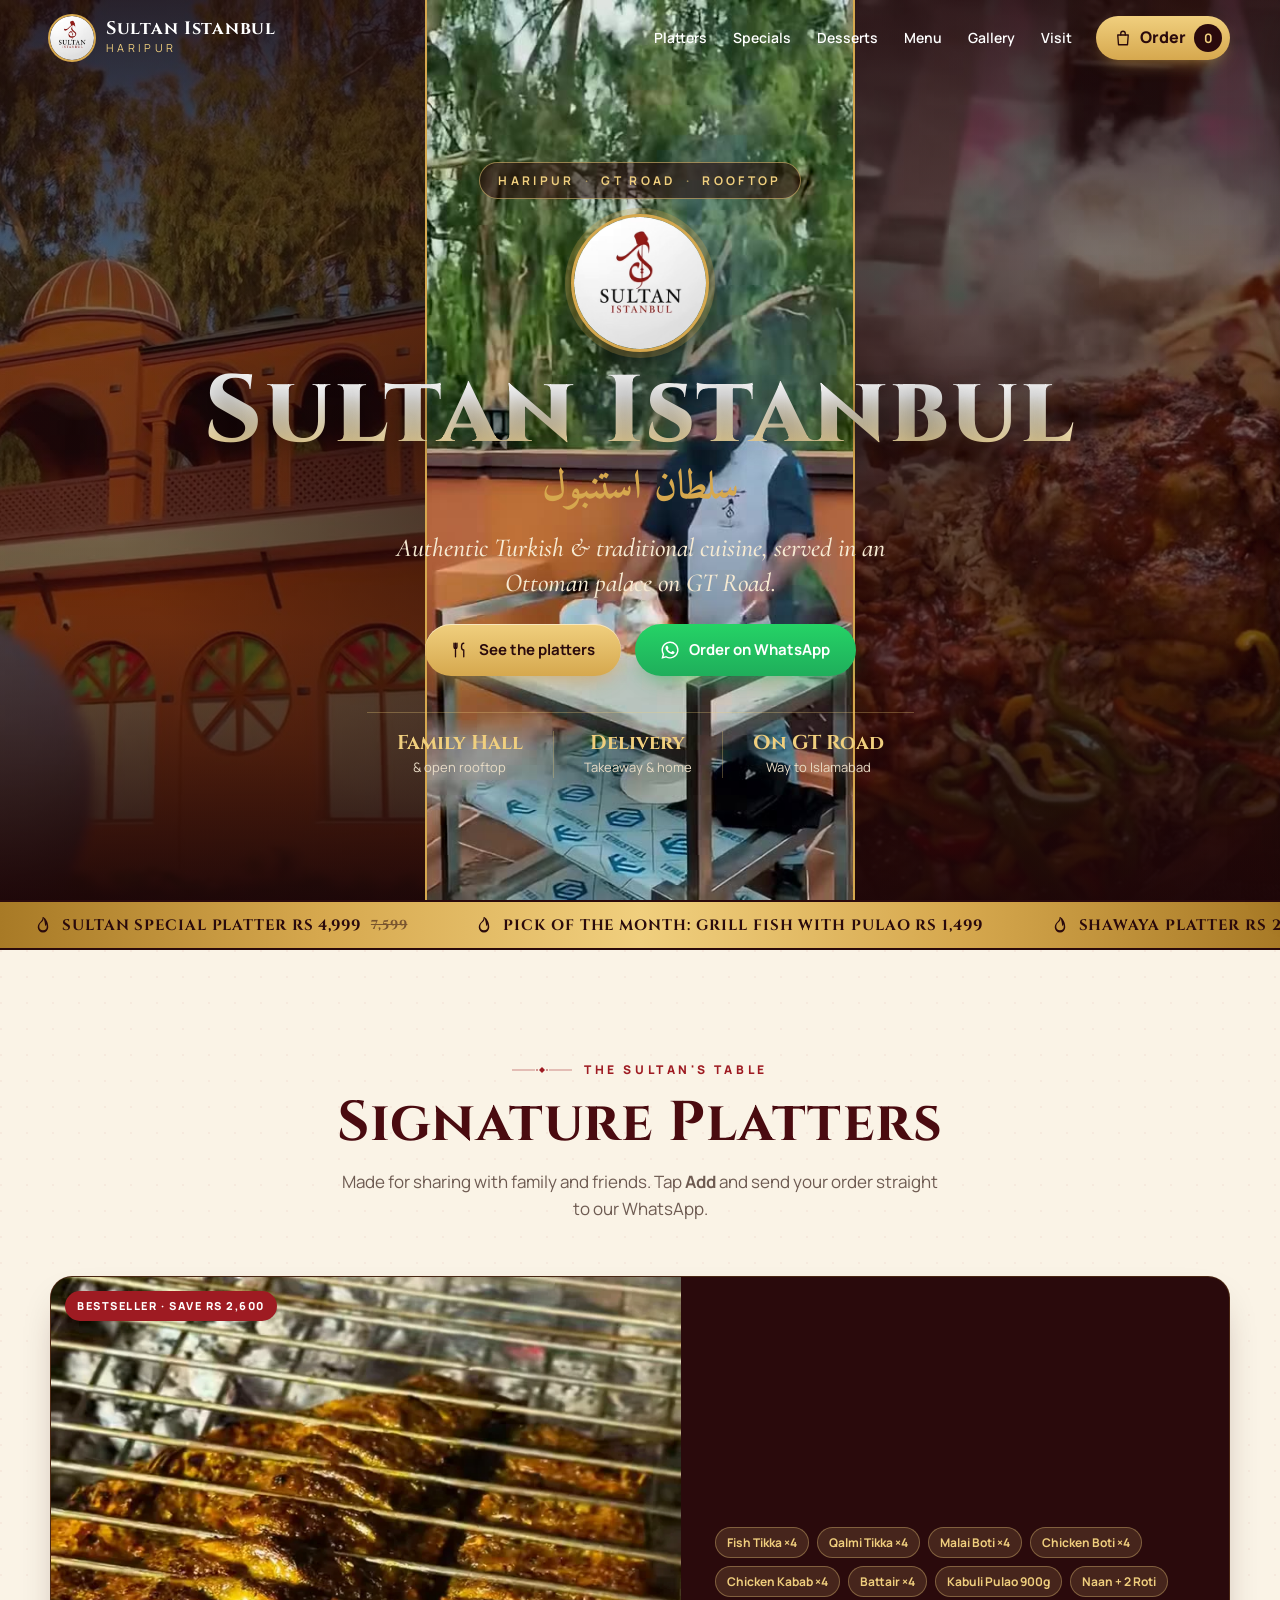
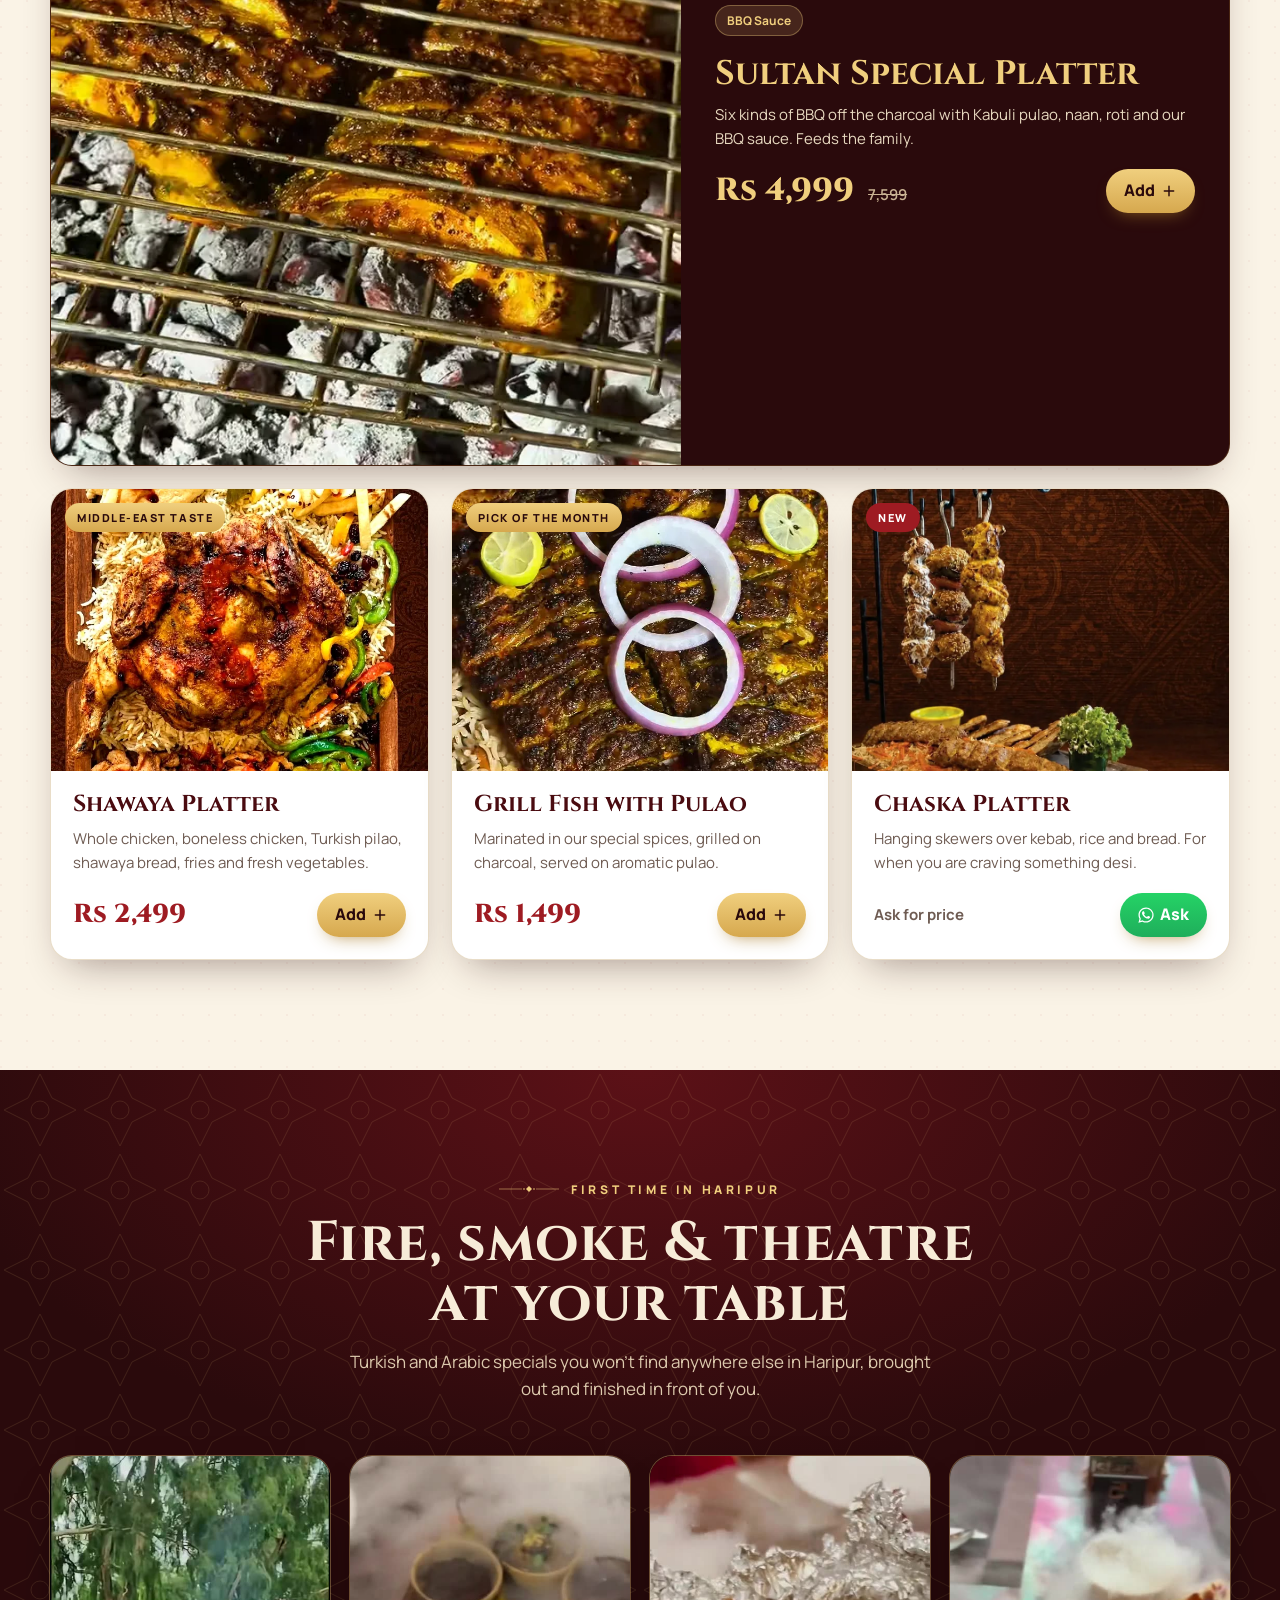
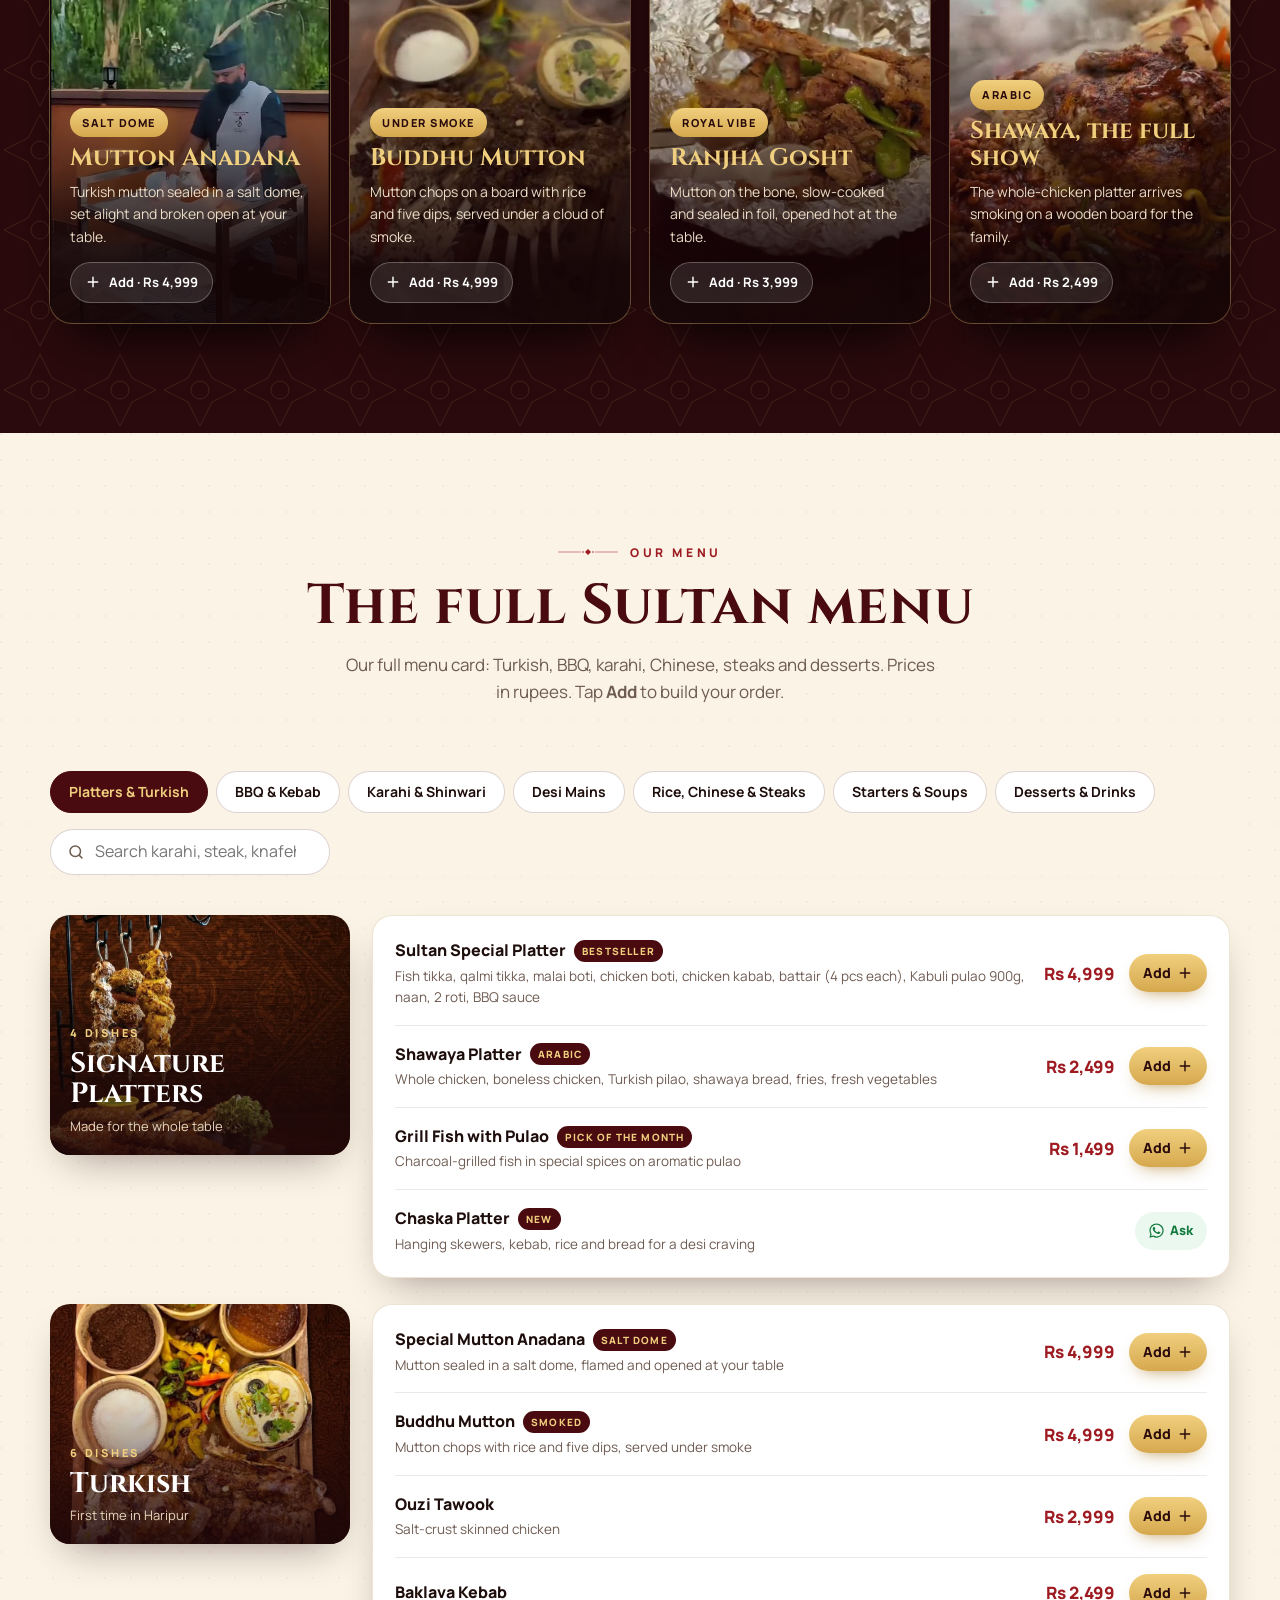
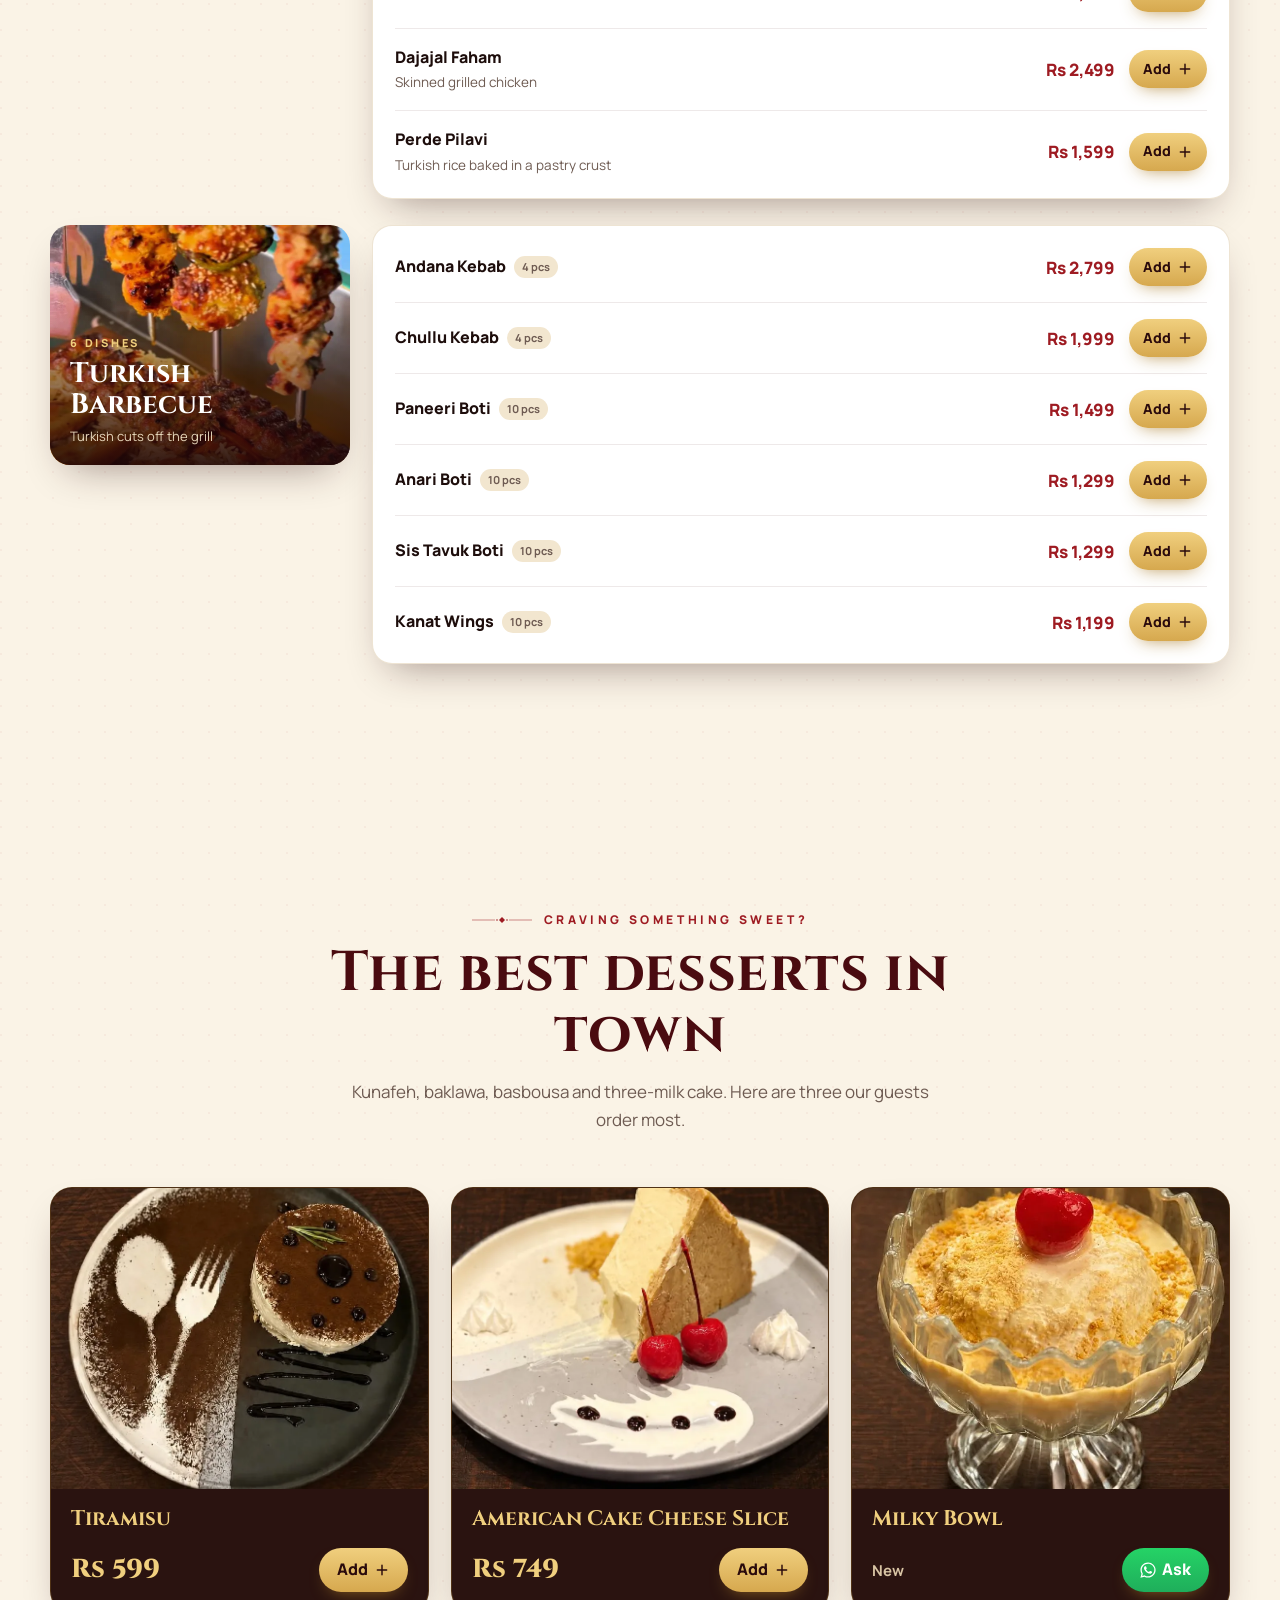
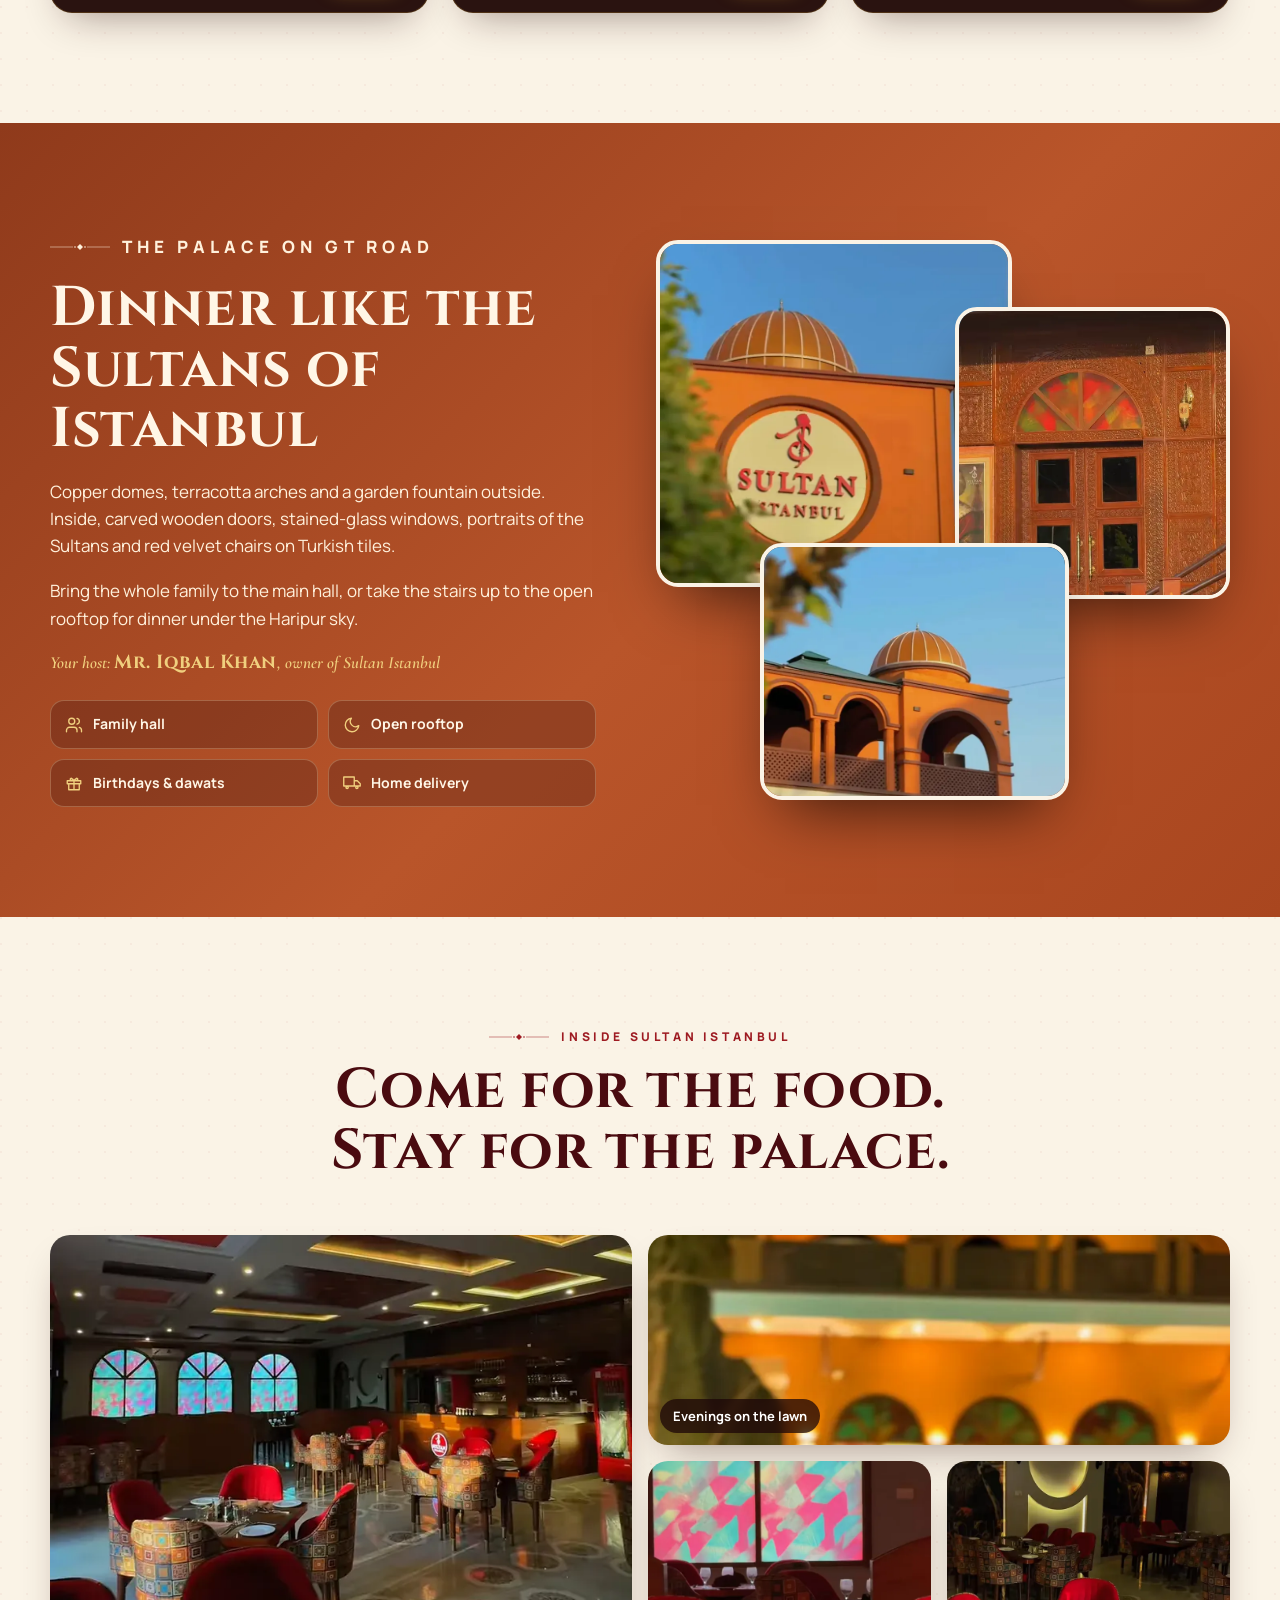
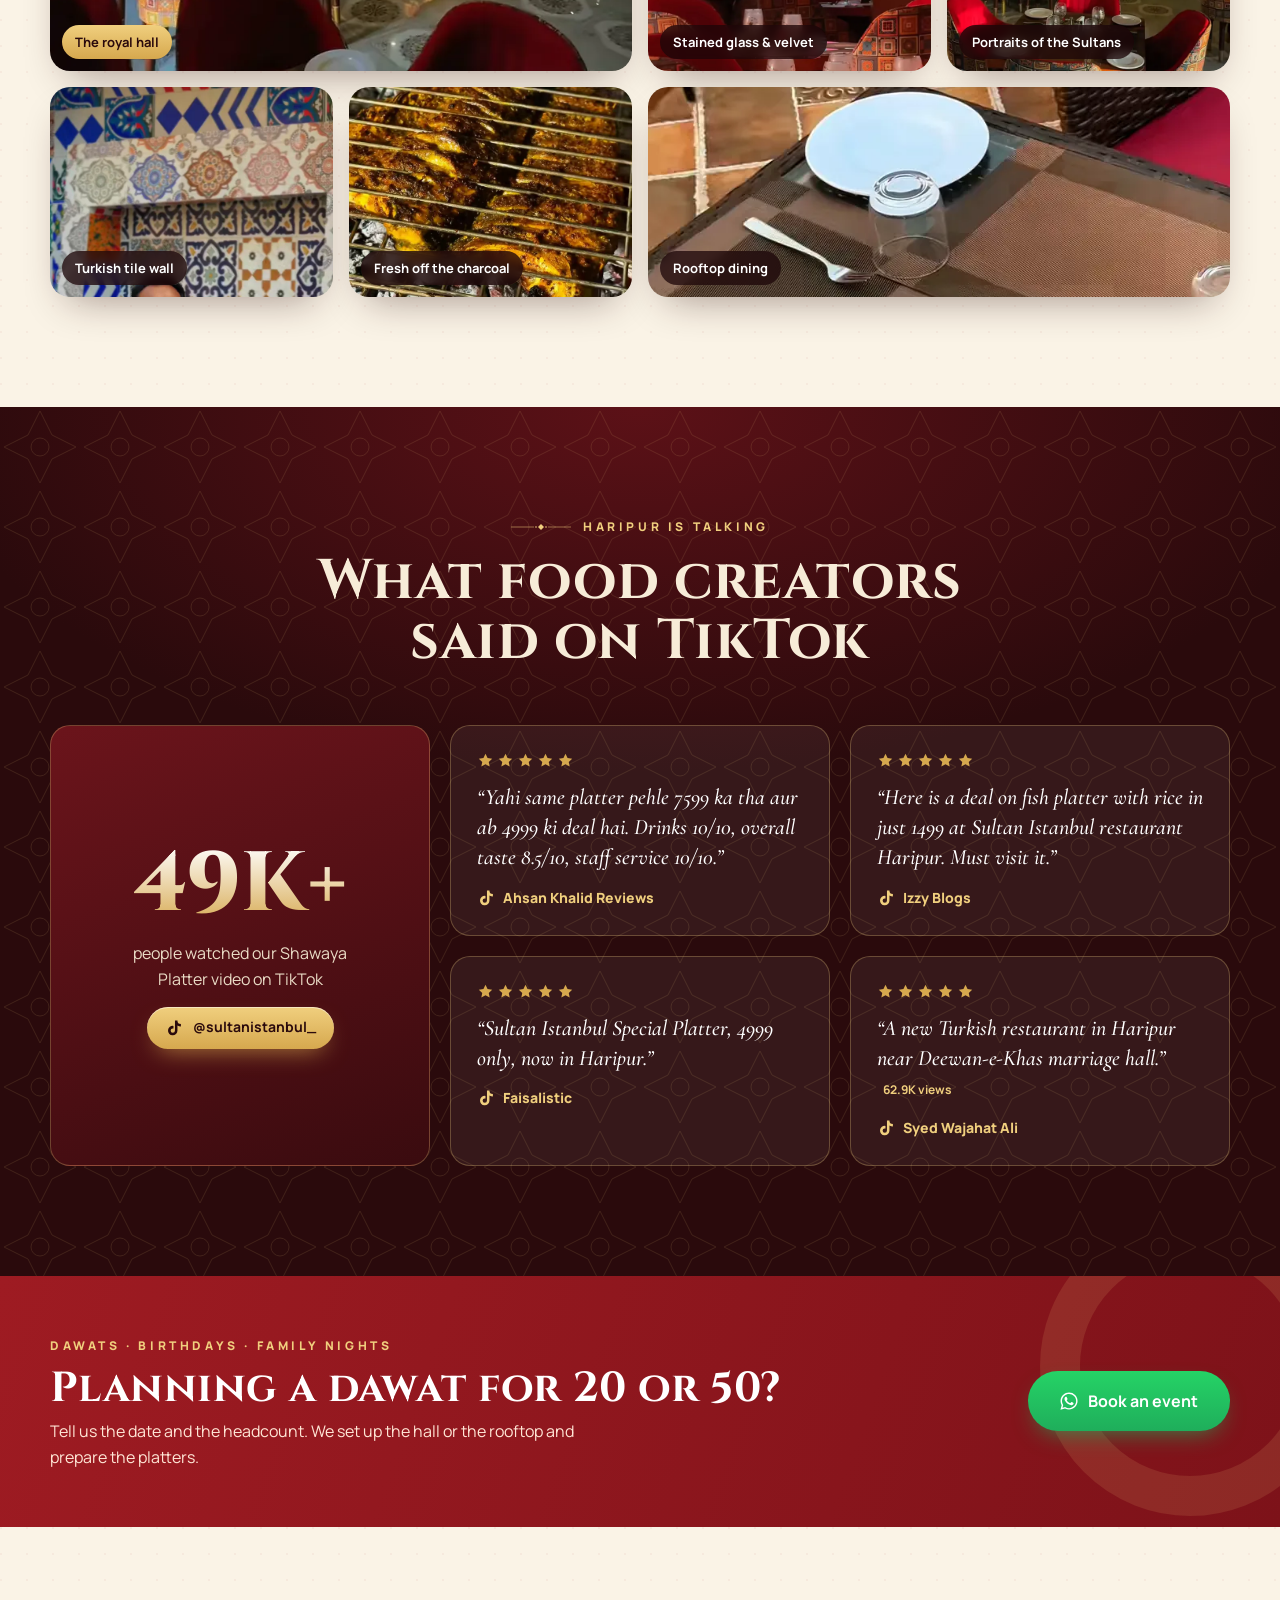
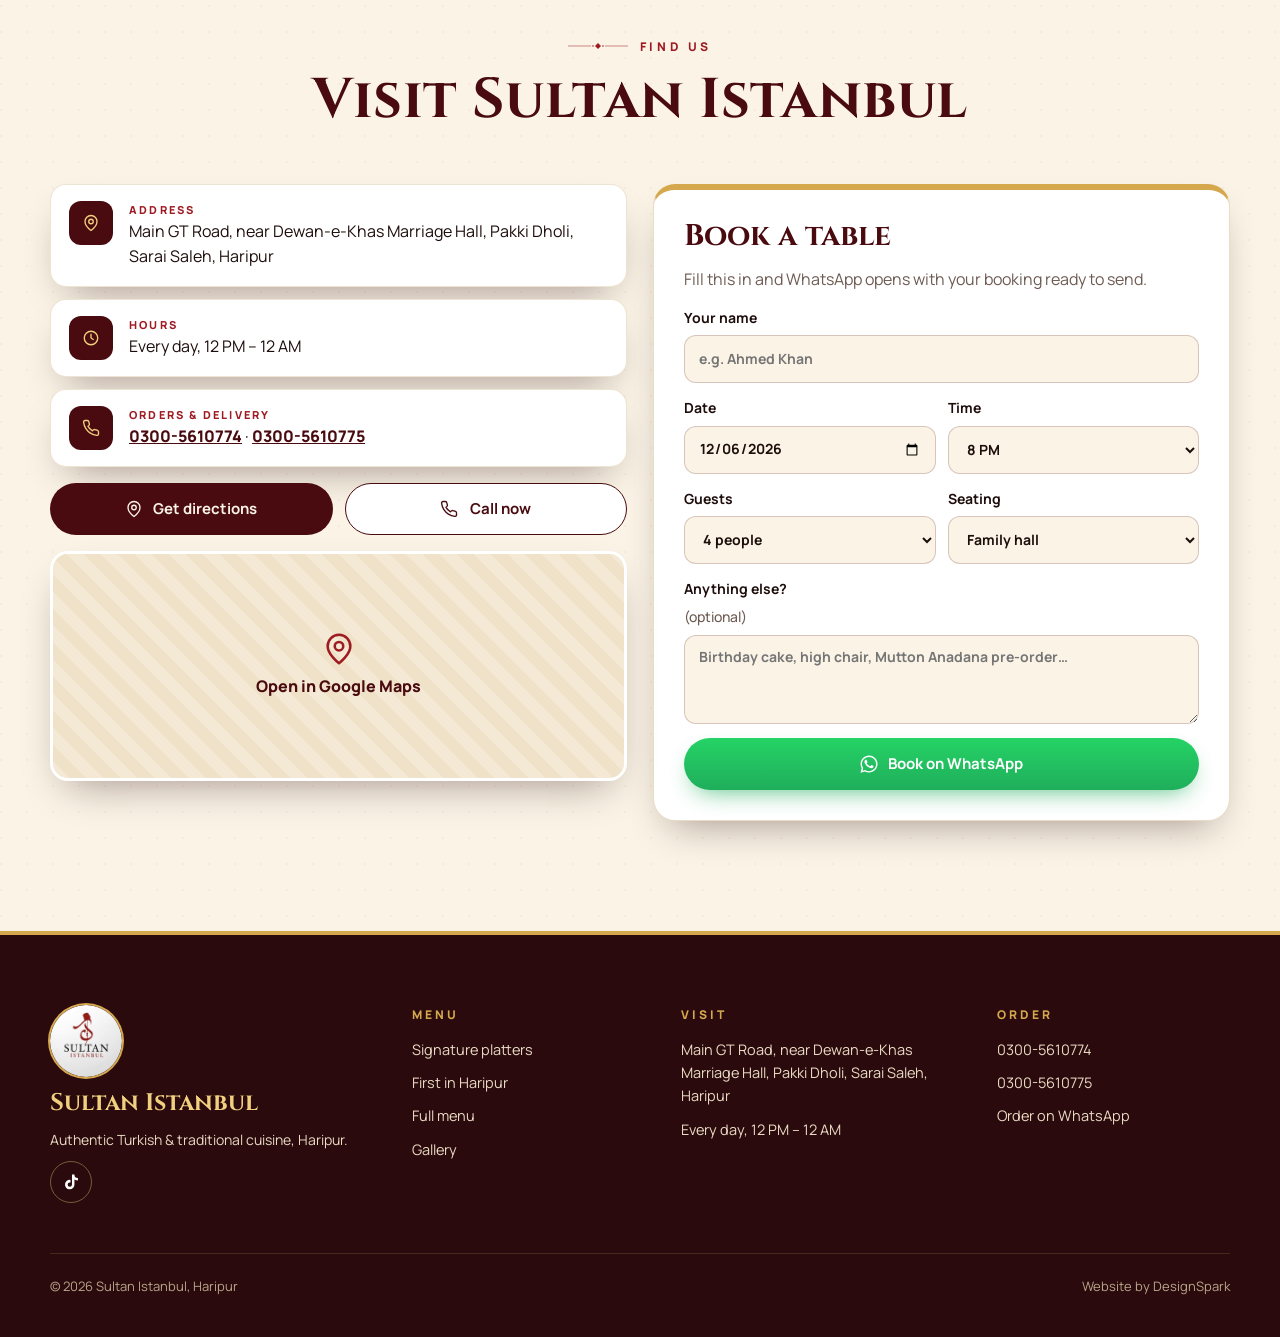
==== commit 479e3397: "Sultan Istanbul: full menu card with prices, Instagram studio photos, desserts section Co-Authored-B" ====
--- a/sultan-istanbul/index.html
+++ b/sultan-istanbul/index.html
@@ -52,8 +52,8 @@
     <nav class="links" aria-label="Main">
       <a href="#signature">Platters</a>
       <a href="#firsts">Specials</a>
+      <a href="#desserts">Desserts</a>
       <a href="#menu">Menu</a>
-      <a href="#palace">The Palace</a>
       <a href="#gallery">Gallery</a>
       <a href="#visit">Visit</a>
     </nav>
@@ -94,12 +94,16 @@
       <span><svg class="ic"><use href="#i-flame"/></svg>Sultan Special Platter Rs 4,999 <s>7,599</s></span>
       <span><svg class="ic"><use href="#i-flame"/></svg>Pick of the month: Grill Fish with Pulao Rs 1,499</span>
       <span><svg class="ic"><use href="#i-flame"/></svg>Shawaya Platter Rs 2,499</span>
-      <span><svg class="ic"><use href="#i-flame"/></svg>First time in Haripur: Mutton Anadana</span>
+      <span><svg class="ic"><use href="#i-flame"/></svg>First time in Haripur: Mutton Anadana &amp; Buddhu Mutton</span>
+      <span><svg class="ic"><use href="#i-flame"/></svg>Chicken Karahi from Rs 1,249</span>
+      <span><svg class="ic"><use href="#i-flame"/></svg>Desserts from Rs 249</span>
       <span><svg class="ic"><use href="#i-flame"/></svg>Takeaway &amp; home delivery: 0300-5610774</span>
       <span aria-hidden="true"><svg class="ic"><use href="#i-flame"/></svg>Sultan Special Platter Rs 4,999 <s>7,599</s></span>
       <span aria-hidden="true"><svg class="ic"><use href="#i-flame"/></svg>Pick of the month: Grill Fish with Pulao Rs 1,499</span>
       <span aria-hidden="true"><svg class="ic"><use href="#i-flame"/></svg>Shawaya Platter Rs 2,499</span>
-      <span aria-hidden="true"><svg class="ic"><use href="#i-flame"/></svg>First time in Haripur: Mutton Anadana</span>
+      <span aria-hidden="true"><svg class="ic"><use href="#i-flame"/></svg>First time in Haripur: Mutton Anadana &amp; Buddhu Mutton</span>
+      <span aria-hidden="true"><svg class="ic"><use href="#i-flame"/></svg>Chicken Karahi from Rs 1,249</span>
+      <span aria-hidden="true"><svg class="ic"><use href="#i-flame"/></svg>Desserts from Rs 249</span>
       <span aria-hidden="true"><svg class="ic"><use href="#i-flame"/></svg>Takeaway &amp; home delivery: 0300-5610774</span>
     </div>
   </div>
@@ -114,20 +118,20 @@
       </div>
       <div class="sig-grid">
         <article class="dish big reveal" data-item='{"id":"special","name":"Sultan Special Platter","price":4999}'>
-          <img src="img/platter.webp" alt="Chicken skewers hanging over kebab, Turkish bread and pulao" loading="lazy" width="720" height="540">
-          <div class="tag red">Bestseller</div>
+          <img src="img/grill.webp" alt="Fish grilling over glowing charcoal" loading="lazy" width="720" height="900">
+          <div class="tag red">Bestseller · Save Rs 2,600</div>
           <ul class="chips">
-            <li>Fish Tikka ×4</li><li>Qalmi Tikka ×4</li><li>Malai Boti ×4</li><li>Chicken Boti ×4</li><li>Chicken Kabab ×4</li><li>Battair ×4</li><li>Kabuli Pulao 900g</li><li>Naan + 2 Roti</li>
+            <li>Fish Tikka ×4</li><li>Qalmi Tikka ×4</li><li>Malai Boti ×4</li><li>Chicken Boti ×4</li><li>Chicken Kabab ×4</li><li>Battair ×4</li><li>Kabuli Pulao 900g</li><li>Naan + 2 Roti</li><li>BBQ Sauce</li>
           </ul>
           <div class="dish-body">
             <h3>Sultan Special Platter</h3>
-            <p>Six kinds of BBQ off the charcoal, Kabuli pulao, naan, roti and our BBQ sauce.</p>
+            <p>Six kinds of BBQ off the charcoal with Kabuli pulao, naan, roti and our BBQ sauce. Feeds the family.</p>
             <div class="row"><p class="price">Rs 4,999 <s>7,599</s></p><button class="add" type="button">Add <svg class="ic"><use href="#i-plus"/></svg></button></div>
           </div>
         </article>
         <article class="dish reveal" data-item='{"id":"shawaya","name":"Shawaya Platter","price":2499}'>
-          <img src="img/shawaya.webp" alt="Shawaya chicken on pilao with peppers and bread" loading="lazy" width="720" height="720">
-          <div class="tag gold">Arabic taste</div>
+          <img src="img/shawaya-studio.webp" alt="Shawaya Platter: whole roast chicken on rice with bread, fries and peppers" loading="lazy" width="677" height="957">
+          <div class="tag gold">Middle-East taste</div>
           <div class="dish-body">
             <h3>Shawaya Platter</h3>
             <p>Whole chicken, boneless chicken, Turkish pilao, shawaya bread, fries and fresh vegetables.</p>
@@ -139,8 +143,17 @@
           <div class="tag gold">Pick of the month</div>
           <div class="dish-body">
             <h3>Grill Fish with Pulao</h3>
-            <p>Marinated in our special spices, grilled on charcoal, with lemon and herbs on aromatic pulao.</p>
+            <p>Marinated in our special spices, grilled on charcoal, served on aromatic pulao.</p>
             <div class="row"><p class="price">Rs 1,499</p><button class="add" type="button">Add <svg class="ic"><use href="#i-plus"/></svg></button></div>
+          </div>
+        </article>
+        <article class="dish reveal">
+          <img src="img/chaska.webp" alt="Chaska Platter: chicken skewers hanging over kebab and rice on a wooden board" loading="lazy" width="848" height="1070">
+          <div class="tag red">New</div>
+          <div class="dish-body">
+            <h3>Chaska Platter</h3>
+            <p>Hanging skewers over kebab, rice and bread. For when you are craving something desi.</p>
+            <div class="row"><p class="price small-p">Ask for price</p><a class="add wa-add" href="https://wa.me/923005610774?text=Assalam%20o%20Alaikum%2C%20what%20is%20the%20price%20of%20the%20Chaska%20Platter%3F" target="_blank" rel="noopener"><svg class="ic"><use href="#i-wa"/></svg>Ask</a></div>
           </div>
         </article>
       </div>
@@ -159,17 +172,17 @@
         <article class="film-card reveal">
           <video muted loop playsinline preload="none" poster="video/anadana.jpg" data-src="video/anadana.mp4" aria-hidden="true"></video>
           <div class="film-copy"><span class="tag gold">Salt dome</span><h3>Mutton Anadana</h3><p>Turkish mutton sealed in a salt dome, set alight and broken open at your table.</p>
-          <a class="ask" href="https://wa.me/923005610774?text=Price%20of%20Mutton%20Anadana%3F" target="_blank" rel="noopener"><svg class="ic"><use href="#i-wa"/></svg>Ask price on WhatsApp</a></div>
+          <button class="ask" type="button" data-add="anadana"><svg class="ic"><use href="#i-plus"/></svg>Add · Rs 4,999</button></div>
         </article>
         <article class="film-card reveal">
           <video muted loop playsinline preload="none" poster="video/bhudu.jpg" data-src="video/bhudu.mp4" aria-hidden="true"></video>
-          <div class="film-copy"><span class="tag gold">Under smoke</span><h3>Mutton Bhudu</h3><p>Mutton chops on a board with rice and five dips, served under a cloud of smoke.</p>
-          <a class="ask" href="https://wa.me/923005610774?text=Price%20of%20Mutton%20Bhudu%3F" target="_blank" rel="noopener"><svg class="ic"><use href="#i-wa"/></svg>Ask price on WhatsApp</a></div>
+          <div class="film-copy"><span class="tag gold">Under smoke</span><h3>Buddhu Mutton</h3><p>Mutton chops on a board with rice and five dips, served under a cloud of smoke.</p>
+          <button class="ask" type="button" data-add="buddhu"><svg class="ic"><use href="#i-plus"/></svg>Add · Rs 4,999</button></div>
         </article>
         <article class="film-card reveal">
           <video muted loop playsinline preload="none" poster="video/ranjha.jpg" data-src="video/ranjha.mp4" aria-hidden="true"></video>
           <div class="film-copy"><span class="tag gold">Royal vibe</span><h3>Ranjha Gosht</h3><p>Mutton on the bone, slow-cooked and sealed in foil, opened hot at the table.</p>
-          <a class="ask" href="https://wa.me/923005610774?text=Price%20of%20Ranjha%20Gosht%3F" target="_blank" rel="noopener"><svg class="ic"><use href="#i-wa"/></svg>Ask price on WhatsApp</a></div>
+          <button class="ask" type="button" data-add="ranjha"><svg class="ic"><use href="#i-plus"/></svg>Add · Rs 3,999</button></div>
         </article>
         <article class="film-card reveal">
           <video muted loop playsinline preload="none" poster="video/shawaya.jpg" data-src="video/shawaya.mp4" aria-hidden="true"></video>
@@ -185,14 +198,33 @@
     <div class="wrap">
       <div class="head reveal">
         <p class="kicker"><svg class="orn"><use href="#i-orn"/></svg>Our menu</p>
-        <h2 id="menu-h">Turkish, BBQ &amp; desi favourites</h2>
-        <p class="lead">Prices we have published are shown. For the rest, tap <b>Ask</b> and we reply on WhatsApp with today's price.</p>
+        <h2 id="menu-h">The full Sultan menu</h2>
+        <p class="lead">Our full menu card: Turkish, BBQ, karahi, Chinese, steaks and desserts. Prices in rupees. Tap <b>Add</b> to build your order.</p>
       </div>
       <div class="menu-tools reveal">
         <div class="tabs" role="tablist" aria-label="Menu categories" data-tabs></div>
-        <label class="search"><svg class="ic"><use href="#i-search"/></svg><span class="sr">Search the menu</span><input type="search" placeholder="Search kabab, karahi, kunafa…" data-search></label>
+        <label class="search"><svg class="ic"><use href="#i-search"/></svg><span class="sr">Search the menu</span><input type="search" placeholder="Search karahi, steak, knafeh…" data-search></label>
       </div>
       <div class="menu-list" data-menu></div>
+    </div>
+  </section>
+
+  <!-- DESSERTS -->
+  <section class="sec cream" id="desserts" aria-labelledby="des-h">
+    <div class="wrap">
+      <div class="head reveal">
+        <p class="kicker"><svg class="orn"><use href="#i-orn"/></svg>Craving something sweet?</p>
+        <h2 id="des-h">The best desserts in town</h2>
+        <p class="lead">Kunafeh, baklawa, basbousa and three-milk cake. Here are three our guests order most.</p>
+      </div>
+      <div class="sweets">
+        <article class="sweet reveal"><div class="sw-img"><img src="img/tiramisu.webp" alt="Tiramisu with a cocoa spoon and fork stencil on the plate" loading="lazy" width="775" height="689"></div>
+          <div class="sw-body"><h3>Tiramisu</h3><div class="row"><p class="price">Rs 599</p><button class="add" type="button" data-add="tiramisu">Add <svg class="ic"><use href="#i-plus"/></svg></button></div></div></article>
+        <article class="sweet reveal"><div class="sw-img"><img src="img/cheesecake.webp" alt="A slice of American cheesecake with cherries and cream" loading="lazy" width="947" height="640"></div>
+          <div class="sw-body"><h3>American Cake Cheese Slice</h3><div class="row"><p class="price">Rs 749</p><button class="add" type="button" data-add="accs">Add <svg class="ic"><use href="#i-plus"/></svg></button></div></div></article>
+        <article class="sweet reveal"><div class="sw-img"><img src="img/milky.webp" alt="Milky Bowl dessert with crumbs and a cherry in a glass bowl" loading="lazy" width="640" height="676"></div>
+          <div class="sw-body"><h3>Milky Bowl</h3><div class="row"><p class="price small-p">New</p><a class="add wa-add" href="https://wa.me/923005610774?text=Assalam%20o%20Alaikum%2C%20what%20is%20the%20price%20of%20the%20Milky%20Bowl%3F" target="_blank" rel="noopener"><svg class="ic"><use href="#i-wa"/></svg>Ask</a></div></div></article>
+      </div>
     </div>
   </section>
 
--- a/sultan-istanbul/styles.css
+++ b/sultan-istanbul/styles.css
@@ -126,15 +126,19 @@
 .reveal.in { opacity: 1; transform: none; }
 
 /* ---------- signature platters ---------- */
-.sig-grid { display: grid; grid-template-columns: 1.15fr 1fr; gap: 22px; }
-.sig-grid .dish:not(.big) { display: grid; grid-template-columns: 46% 1fr; }
-.sig-grid .dish:not(.big) > img { height: 100%; aspect-ratio: auto; min-height: 260px; }
+.sig-grid { display: grid; grid-template-columns: repeat(3, 1fr); gap: 22px; }
+.dish.big { grid-column: 1 / -1; display: grid; grid-template-columns: 1.15fr 1fr; grid-template-rows: 1fr auto auto 1fr; }
+.dish.big > img { grid-row: 1 / -1; grid-column: 1; height: 100%; min-height: 400px; aspect-ratio: auto; }
+.dish.big .chips { grid-row: 2; grid-column: 2; }
+.dish.big .dish-body { grid-row: 3; grid-column: 2; flex: none; }
+.dish.big h3 { font-size: 34px !important; }
+.dish.big .chips { padding: 28px 34px 0; }
+.dish.big .dish-body { padding: 18px 34px 30px; }
 .dish { position: relative; border-radius: 22px; overflow: hidden; background: #fff; box-shadow: var(--shadow); display: flex; flex-direction: column; border: 1px solid rgba(168,122,38,.25); transition: transform .35s var(--ease), box-shadow .35s var(--ease); }
 .dish:hover { transform: translateY(-4px); box-shadow: 0 26px 50px -20px rgba(42,10,12,.55); }
-.dish > img { width: 100%; aspect-ratio: 4 / 3; object-fit: cover; transition: transform .8s var(--ease); }
+.dish > img { width: 100%; height: auto; aspect-ratio: 4 / 3; object-fit: cover; transition: transform .8s var(--ease); }
 .dish:hover > img { transform: scale(1.04); }
-.dish.big { grid-row: span 2; background: var(--maroon-2); color: #fff; }
-.dish.big > img { aspect-ratio: 4 / 3; }
+.dish.big { background: var(--maroon-2); color: #fff; }
 .tag { position: absolute; top: 14px; left: 14px; padding: 6px 12px; border-radius: 999px; font-size: 11px; font-weight: 800; letter-spacing: .14em; text-transform: uppercase; }
 .tag.red { background: var(--crimson); color: #fff; }
 .tag.gold { background: linear-gradient(180deg, var(--gold-2), var(--gold)); color: var(--maroon-2); }
@@ -330,7 +334,12 @@
   .film-l, .film-r { display: none; }
   .film-c { box-shadow: none; }
   .sig-grid { grid-template-columns: 1fr 1fr; }
-  .dish.big { grid-column: 1 / -1; }
+  .dish.big { grid-template-columns: 1fr; }
+  .dish.big { grid-template-rows: auto; }
+  .dish.big > img, .dish.big .chips, .dish.big .dish-body { grid-row: auto; grid-column: 1; }
+  .dish.big > img { min-height: 0; aspect-ratio: 16 / 10; }
+  .dish.big h3 { font-size: 26px !important; }
+  .sig-grid .dish:last-child { grid-column: 1 / -1; }
   .menu-group { grid-template-columns: 1fr; }
   .mg-cover { min-height: 170px; }
   .palace { grid-template-columns: 1fr; gap: 40px; }
@@ -374,8 +383,10 @@
   .mi { align-items: flex-start; gap: 10px; }
   .mi-act { flex-direction: column; align-items: flex-end; gap: 8px; }
   .mi-name { font-size: 15px; }
-  .sig-grid .dish:not(.big) { grid-template-columns: 1fr; }
-  .sig-grid .dish:not(.big) > img { height: auto; aspect-ratio: 4 / 3; min-height: 0; }
+  .dish.big > img { aspect-ratio: 4 / 3; }
+  .dish.big .chips { padding: 18px 20px 0; }
+  .dish.big .dish-body { padding: 16px 20px 22px; }
+  .sig-grid .dish:last-child { grid-column: auto; }
   .foot { padding-bottom: 120px; }
   .palace-art { height: 380px; }
   .perks { grid-template-columns: 1fr 1fr; }
@@ -396,3 +407,32 @@
   *, *::before, *::after { animation: none !important; transition: none !important; }
   .reveal, .hero-inner > * { opacity: 1; transform: none; }
 }
+
+/* ---------- additions: full menu card ---------- */
+.small-p { font: 700 15px var(--body) !important; color: var(--muted) !important; }
+.wa-add { background: linear-gradient(180deg, var(--wa-2), var(--wa)); color: #fff; text-decoration: none; }
+.qty-l { font-size: 11px; font-weight: 700; color: var(--muted); background: var(--cream-2); padding: 2px 8px; border-radius: 999px; }
+.mi-vars { display: grid; gap: 8px; flex: none; }
+.mi-var { display: grid; grid-template-columns: 48px auto auto; align-items: center; gap: 12px; justify-items: end; }
+.vl { font-size: 11px; font-weight: 800; letter-spacing: .1em; text-transform: uppercase; color: var(--muted); }
+.mg-cover.plain { background: radial-gradient(ellipse at 30% 20%, #6b141b, var(--maroon-2) 75%); min-height: 200px; }
+.mg-cover.plain::after { background: none; }
+.mg-orn { position: absolute; top: 26px; left: 20px; width: 110px; height: 12px; color: var(--gold); }
+.sweets { display: grid; grid-template-columns: repeat(3, 1fr); gap: 22px; }
+.sweet { border-radius: 22px; overflow: hidden; background: #2a1310; box-shadow: var(--shadow); border: 1px solid rgba(168,122,38,.3); transition: transform .35s var(--ease); }
+.sweet:hover { transform: translateY(-4px); }
+.sw-img { aspect-ratio: 4 / 3.2; overflow: hidden; }
+.sw-img img { width: 100%; height: 100%; object-fit: cover; transition: transform .8s var(--ease); }
+.sweet:hover .sw-img img { transform: scale(1.05); }
+.sw-body { padding: 18px 20px 20px; display: grid; gap: 6px; }
+.sw-body h3 { font: 700 21px/1.2 var(--display); color: var(--gold-2); }
+.sw-body .price { color: var(--gold-2); }
+.sw-body .small-p { color: #d8c4a4 !important; }
+@media (max-width: 960px) { .sweets { grid-template-columns: 1fr 1fr; } .sweets .sweet:last-child { grid-column: 1 / -1; } }
+@media (max-width: 640px) {
+  .sweets { grid-template-columns: 1fr; }
+  .mi { flex-wrap: wrap; }
+  .mi-vars { width: 100%; }
+  .mi-var { grid-template-columns: 1fr auto auto; }
+  .mi-var .vl { justify-self: start; }
+}
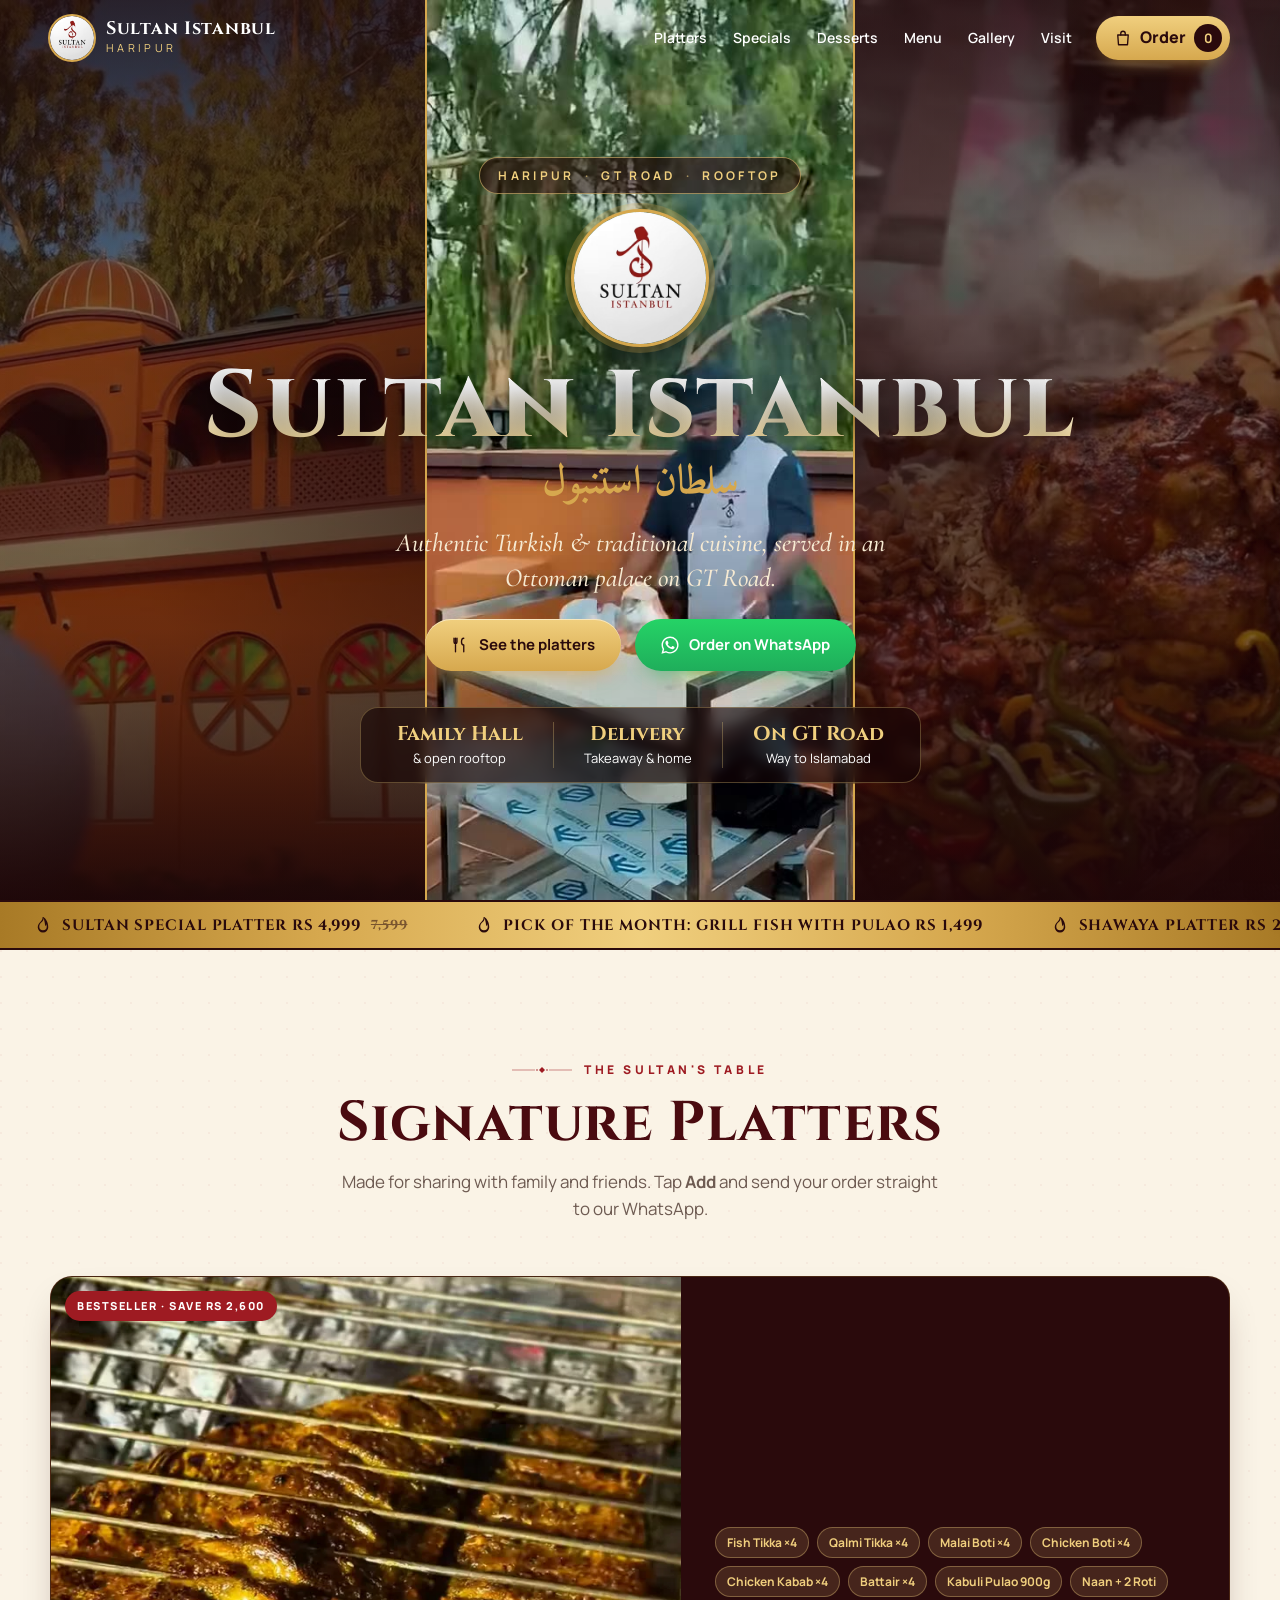
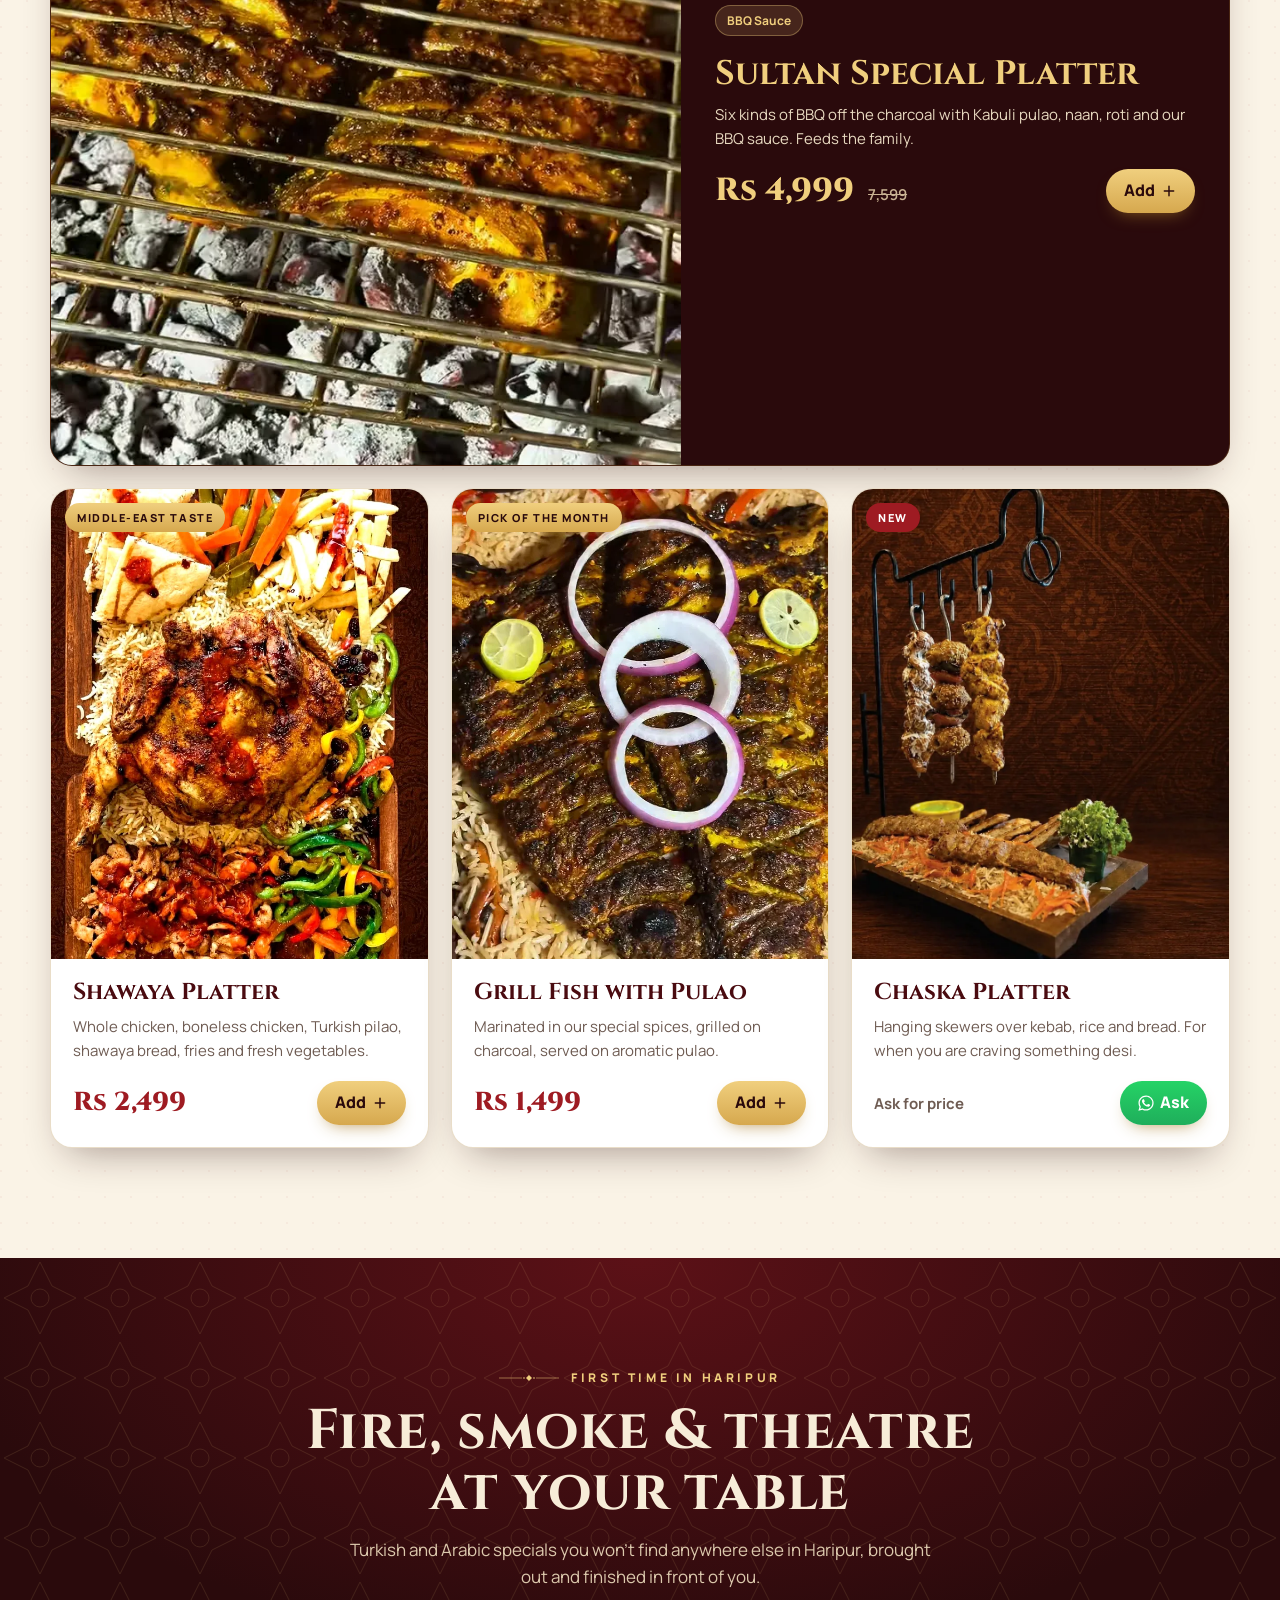
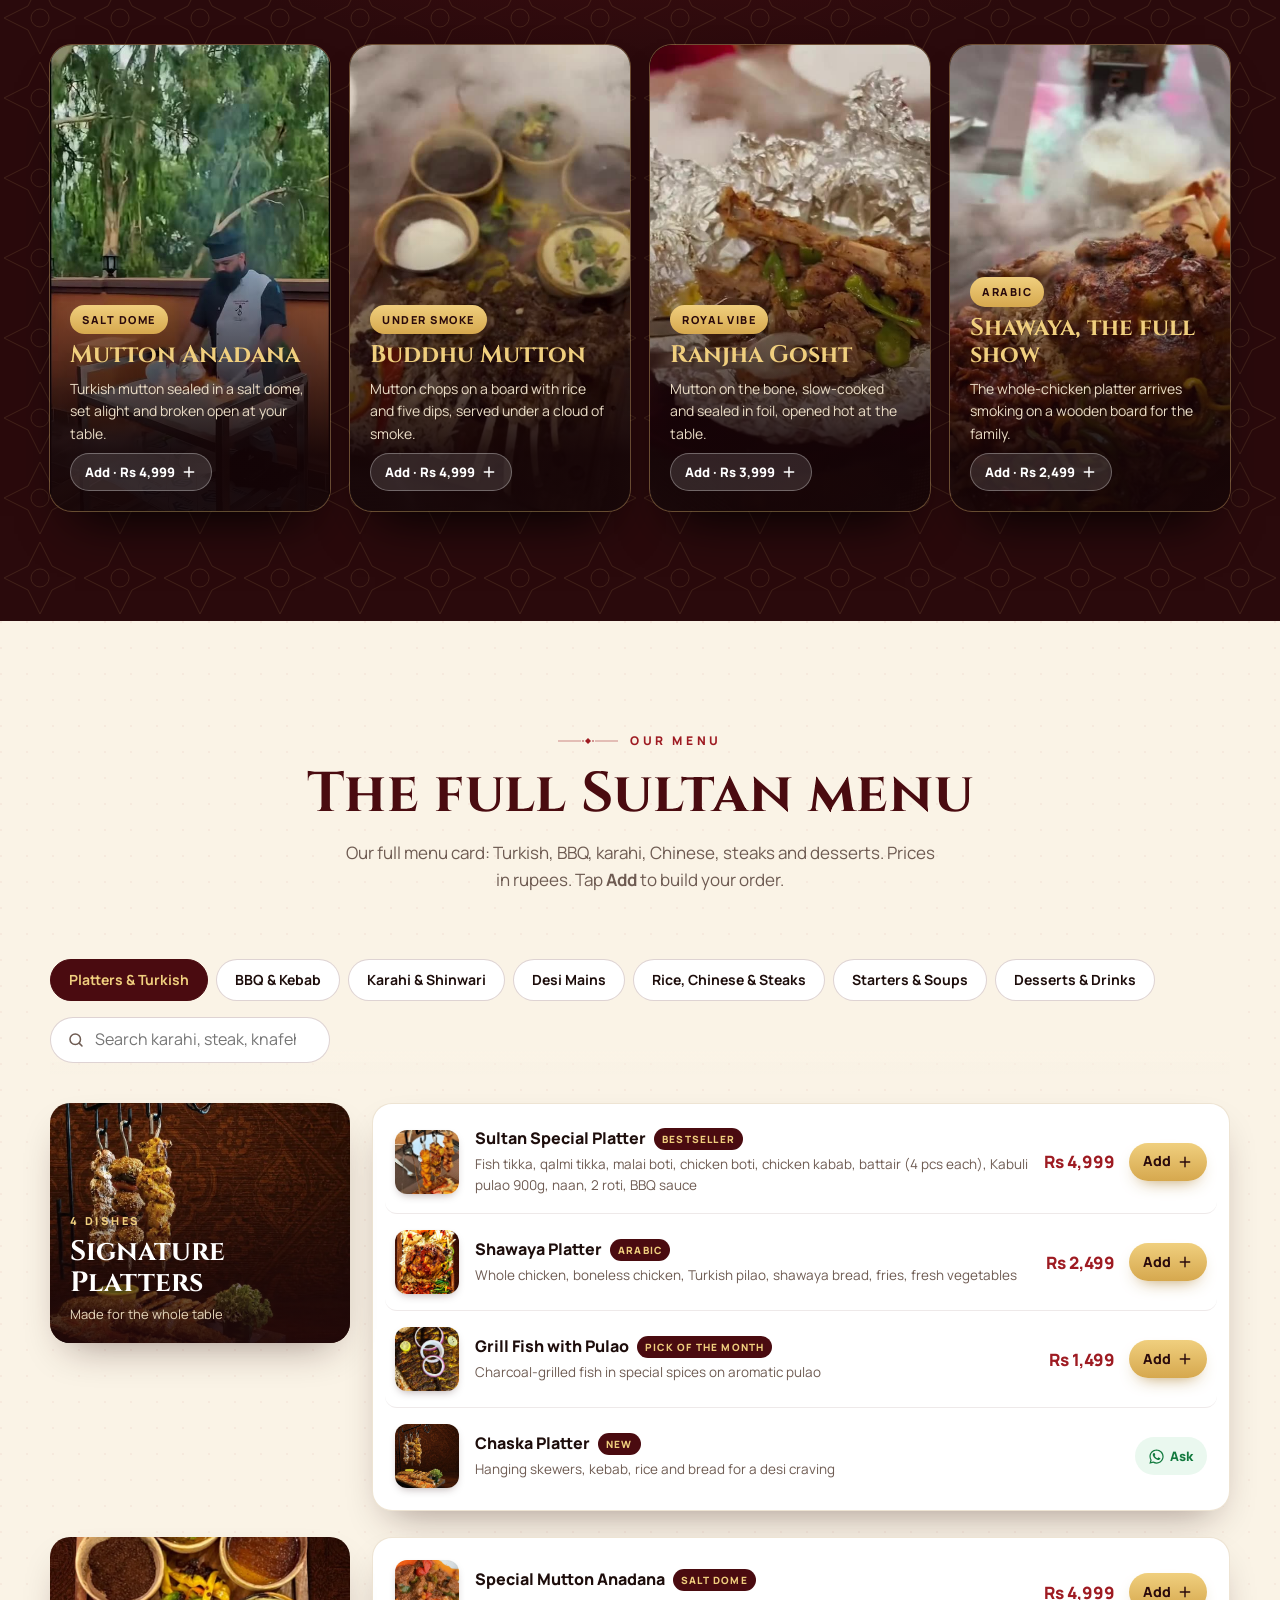
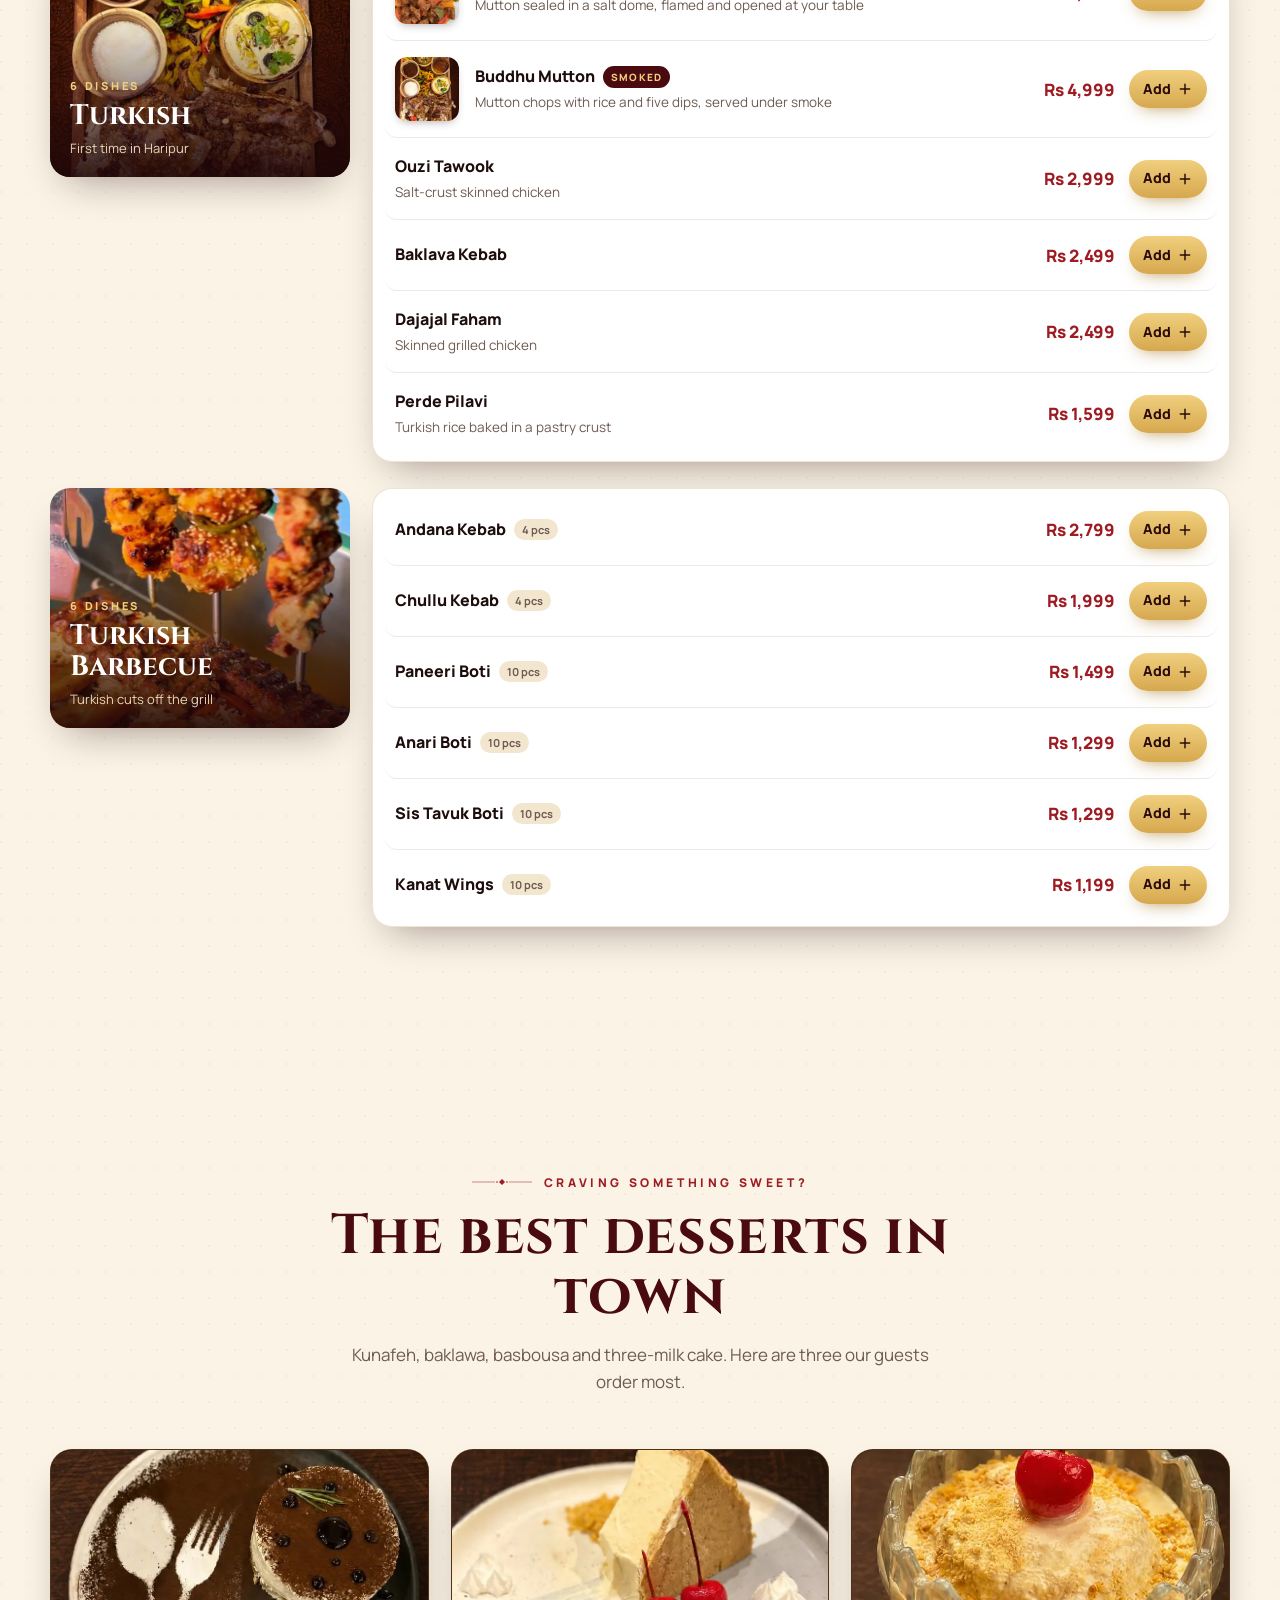
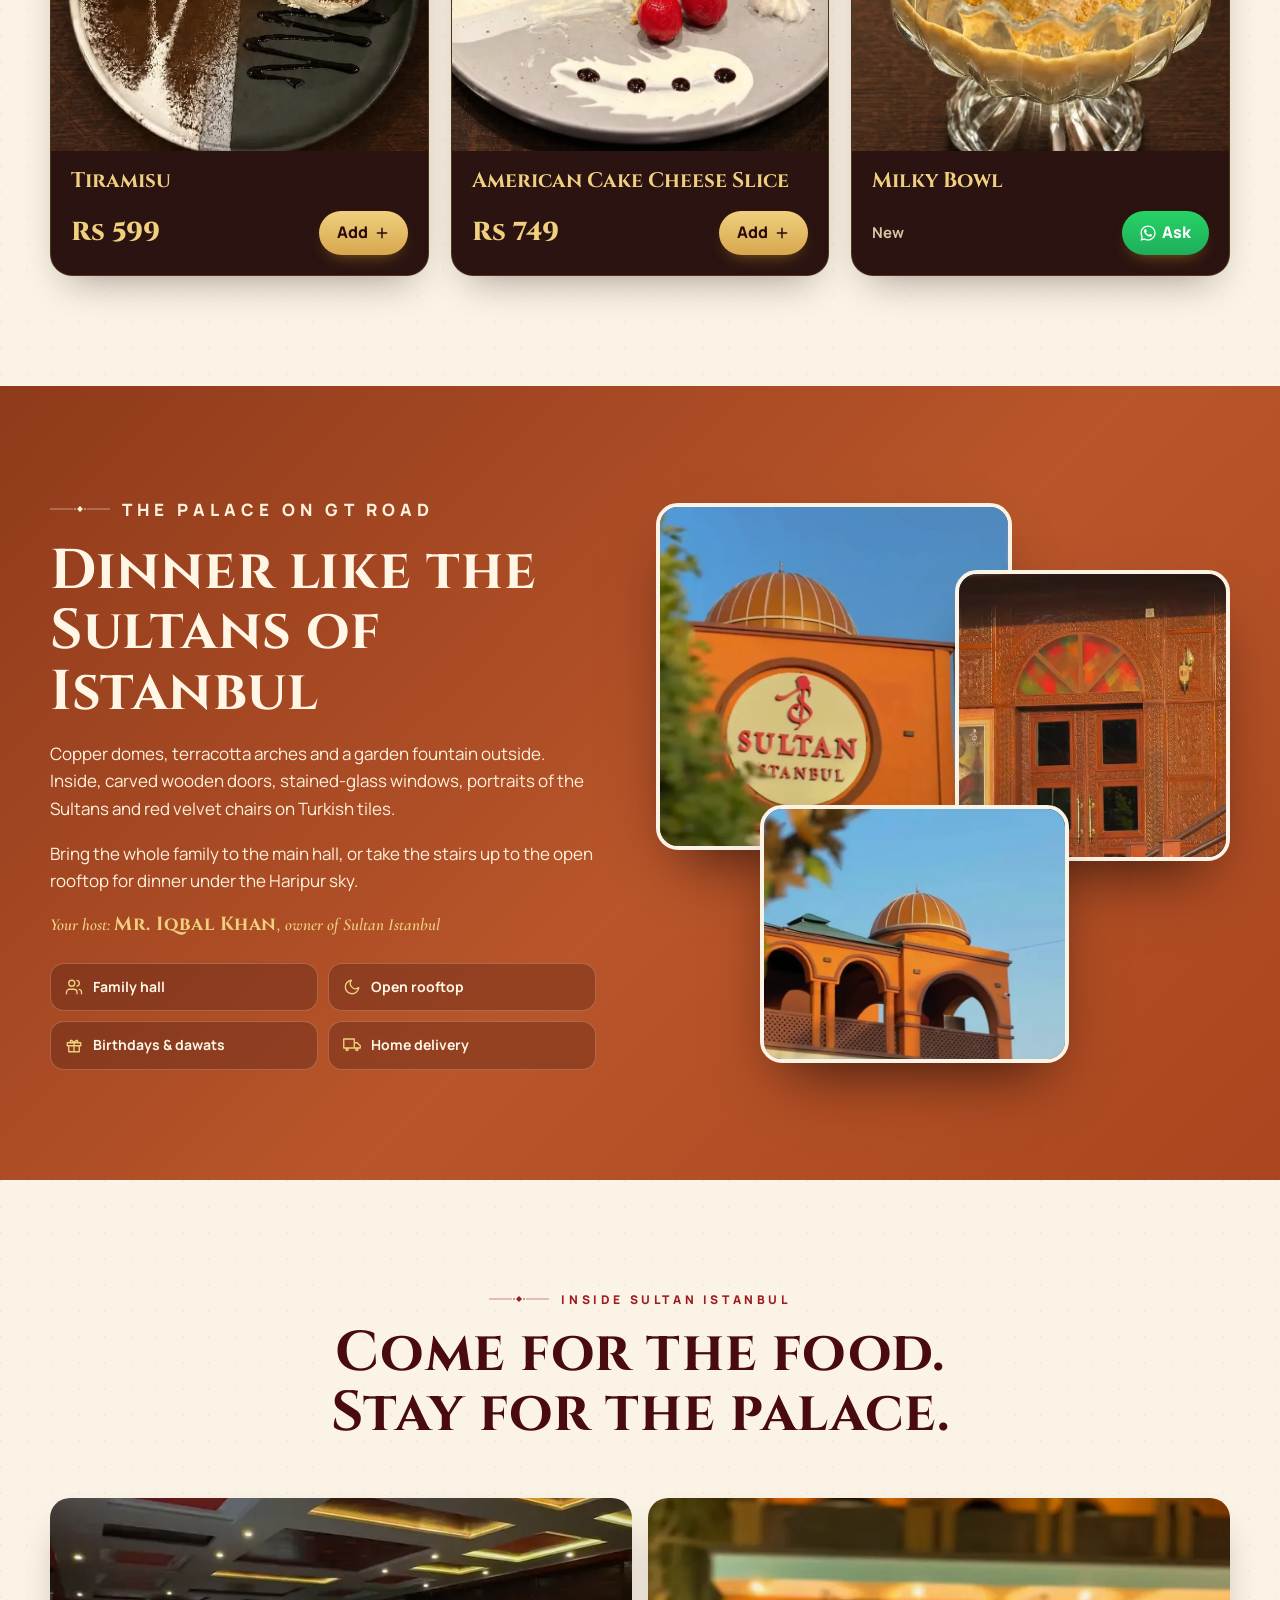
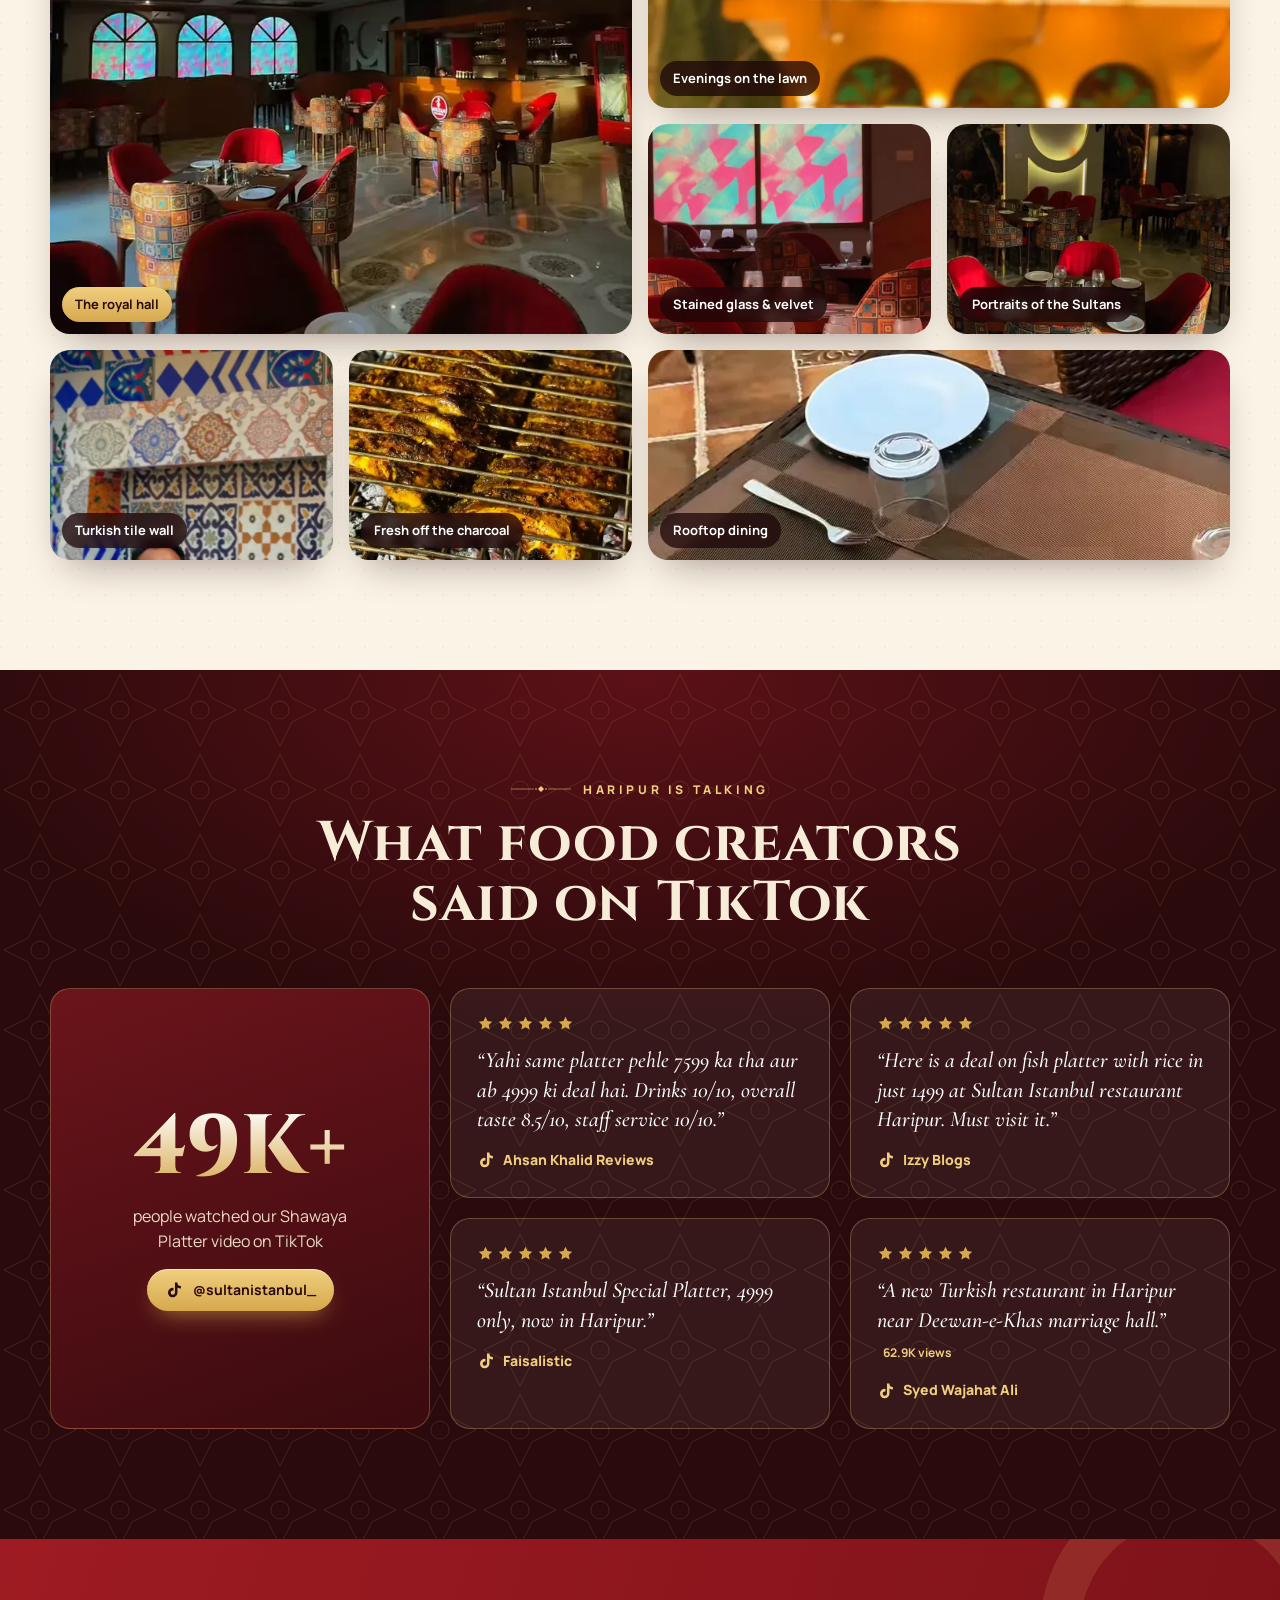
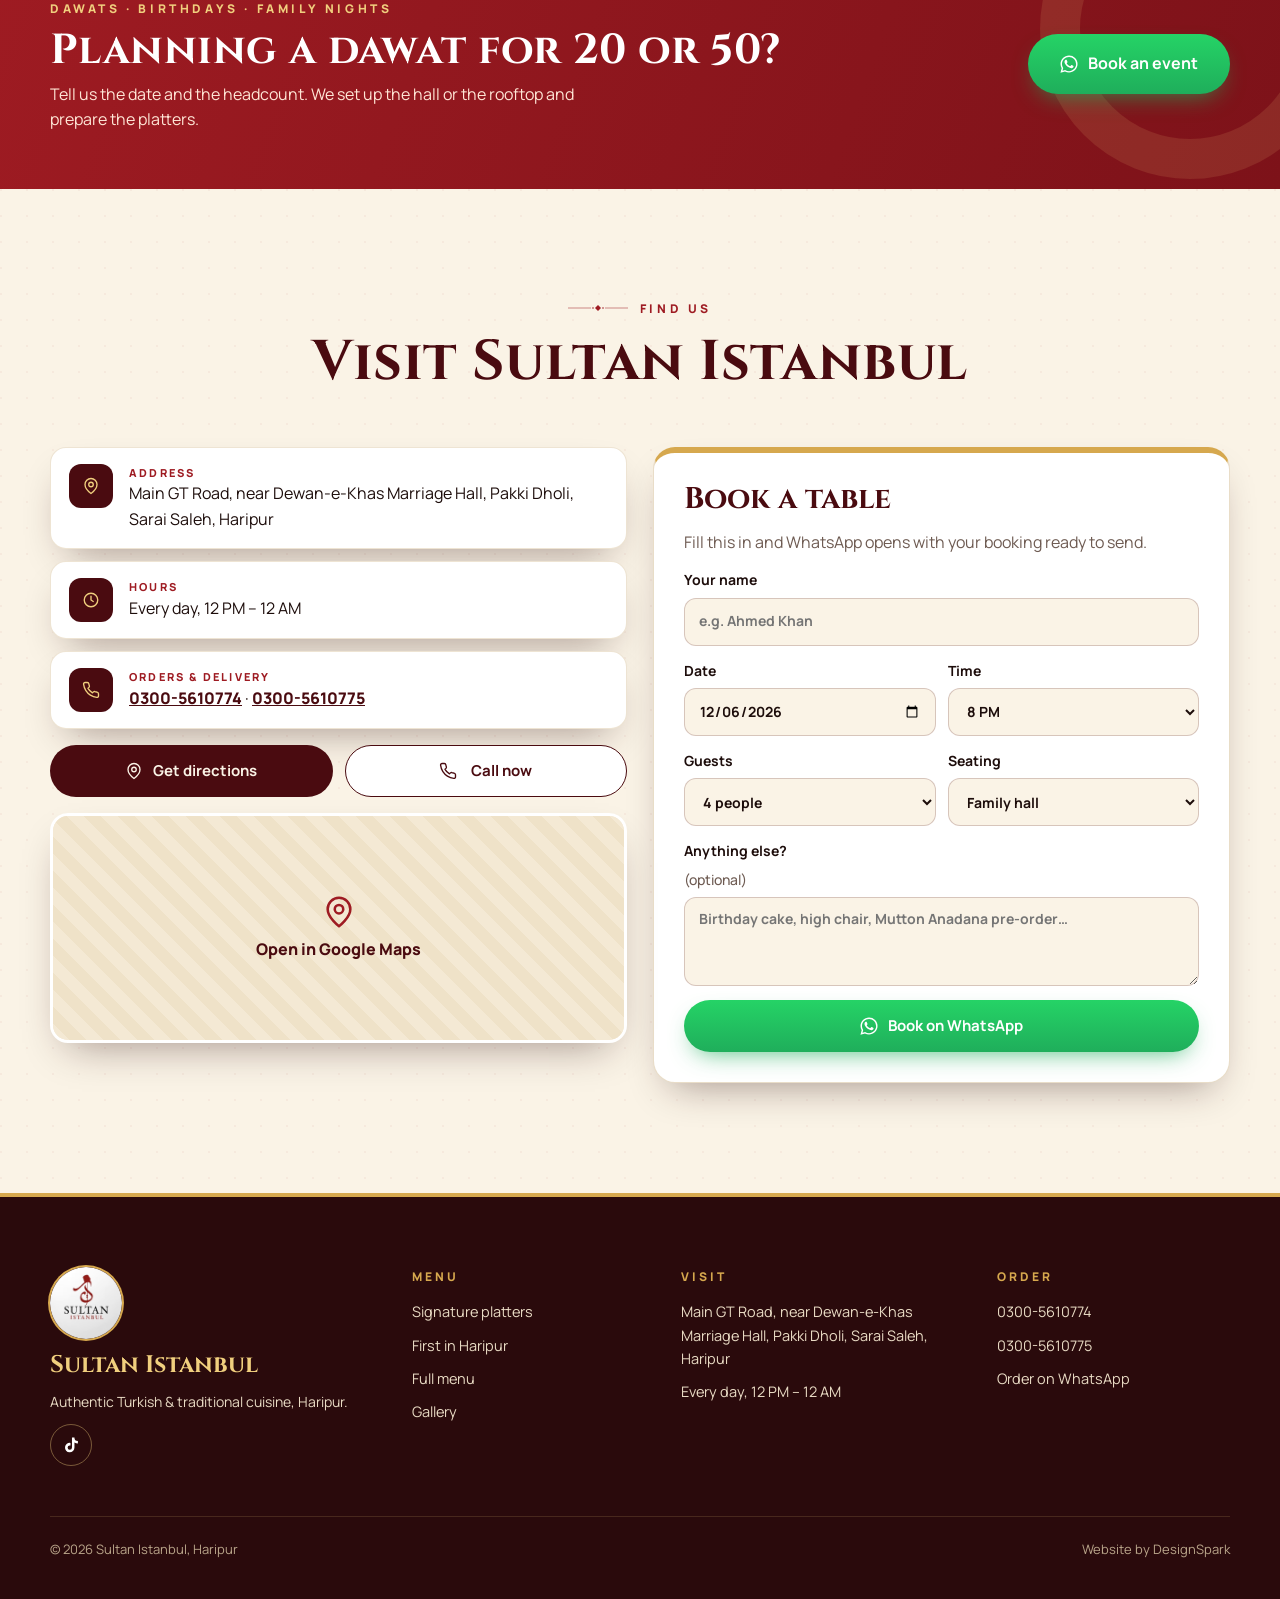
==== commit e849a960: "Sultan Istanbul: tap-to-add with steppers, item photos, full order form, smaller mobile hero, live s" ====
--- a/sultan-istanbul/index.html
+++ b/sultan-istanbul/index.html
@@ -8,7 +8,12 @@
 <meta property="og:type" content="website">
 <meta property="og:title" content="Sultan Istanbul · Haripur">
 <meta property="og:description" content="Turkish platters, Mutton Anadana under a salt dome and a royal Ottoman hall on GT Road, Haripur.">
-<meta property="og:image" content="share.jpg">
+<meta property="og:image" content="https://sultan-haripur.pages.dev/share.jpg">
+<meta property="og:url" content="https://sultan-haripur.pages.dev/">
+<link rel="canonical" href="https://sultan-haripur.pages.dev/">
+<meta property="og:image:width" content="1200">
+<meta property="og:image:height" content="630">
+<meta property="og:site_name" content="Sultan Istanbul">
 <meta name="twitter:card" content="summary_large_image">
 <meta name="theme-color" content="#2a0a0c">
 <link rel="icon" href="img/logo-badge.png" type="image/png">
@@ -117,7 +122,7 @@
         <p class="lead">Made for sharing with family and friends. Tap <b>Add</b> and send your order straight to our WhatsApp.</p>
       </div>
       <div class="sig-grid">
-        <article class="dish big reveal" data-item='{"id":"special","name":"Sultan Special Platter","price":4999}'>
+        <article class="dish tappable big reveal" data-tap="special">
           <img src="img/grill.webp" alt="Fish grilling over glowing charcoal" loading="lazy" width="720" height="900">
           <div class="tag red">Bestseller · Save Rs 2,600</div>
           <ul class="chips">
@@ -126,25 +131,25 @@
           <div class="dish-body">
             <h3>Sultan Special Platter</h3>
             <p>Six kinds of BBQ off the charcoal with Kabuli pulao, naan, roti and our BBQ sauce. Feeds the family.</p>
-            <div class="row"><p class="price">Rs 4,999 <s>7,599</s></p><button class="add" type="button">Add <svg class="ic"><use href="#i-plus"/></svg></button></div>
-          </div>
-        </article>
-        <article class="dish reveal" data-item='{"id":"shawaya","name":"Shawaya Platter","price":2499}'>
+            <div class="row"><p class="price">Rs 4,999 <s>7,599</s></p><span class="stp" data-k="special"></span></div>
+          </div>
+        </article>
+        <article class="dish tappable reveal" data-tap="shawaya">
           <img src="img/shawaya-studio.webp" alt="Shawaya Platter: whole roast chicken on rice with bread, fries and peppers" loading="lazy" width="677" height="957">
           <div class="tag gold">Middle-East taste</div>
           <div class="dish-body">
             <h3>Shawaya Platter</h3>
             <p>Whole chicken, boneless chicken, Turkish pilao, shawaya bread, fries and fresh vegetables.</p>
-            <div class="row"><p class="price">Rs 2,499</p><button class="add" type="button">Add <svg class="ic"><use href="#i-plus"/></svg></button></div>
-          </div>
-        </article>
-        <article class="dish reveal" data-item='{"id":"fish","name":"Grill Fish with Pulao","price":1499}'>
+            <div class="row"><p class="price">Rs 2,499</p><span class="stp" data-k="shawaya"></span></div>
+          </div>
+        </article>
+        <article class="dish tappable reveal" data-tap="fish">
           <img src="img/fish.webp" alt="Grilled fish with onion rings and lime on pulao" loading="lazy" width="720" height="900">
           <div class="tag gold">Pick of the month</div>
           <div class="dish-body">
             <h3>Grill Fish with Pulao</h3>
             <p>Marinated in our special spices, grilled on charcoal, served on aromatic pulao.</p>
-            <div class="row"><p class="price">Rs 1,499</p><button class="add" type="button">Add <svg class="ic"><use href="#i-plus"/></svg></button></div>
+            <div class="row"><p class="price">Rs 1,499</p><span class="stp" data-k="fish"></span></div>
           </div>
         </article>
         <article class="dish reveal">
@@ -172,22 +177,22 @@
         <article class="film-card reveal">
           <video muted loop playsinline preload="none" poster="video/anadana.jpg" data-src="video/anadana.mp4" aria-hidden="true"></video>
           <div class="film-copy"><span class="tag gold">Salt dome</span><h3>Mutton Anadana</h3><p>Turkish mutton sealed in a salt dome, set alight and broken open at your table.</p>
-          <button class="ask" type="button" data-add="anadana"><svg class="ic"><use href="#i-plus"/></svg>Add · Rs 4,999</button></div>
+          <span class="stp on-film" data-k="anadana" data-label="Add · Rs 4,999"></span></div>
         </article>
         <article class="film-card reveal">
           <video muted loop playsinline preload="none" poster="video/bhudu.jpg" data-src="video/bhudu.mp4" aria-hidden="true"></video>
           <div class="film-copy"><span class="tag gold">Under smoke</span><h3>Buddhu Mutton</h3><p>Mutton chops on a board with rice and five dips, served under a cloud of smoke.</p>
-          <button class="ask" type="button" data-add="buddhu"><svg class="ic"><use href="#i-plus"/></svg>Add · Rs 4,999</button></div>
+          <span class="stp on-film" data-k="buddhu" data-label="Add · Rs 4,999"></span></div>
         </article>
         <article class="film-card reveal">
           <video muted loop playsinline preload="none" poster="video/ranjha.jpg" data-src="video/ranjha.mp4" aria-hidden="true"></video>
           <div class="film-copy"><span class="tag gold">Royal vibe</span><h3>Ranjha Gosht</h3><p>Mutton on the bone, slow-cooked and sealed in foil, opened hot at the table.</p>
-          <button class="ask" type="button" data-add="ranjha"><svg class="ic"><use href="#i-plus"/></svg>Add · Rs 3,999</button></div>
+          <span class="stp on-film" data-k="ranjha" data-label="Add · Rs 3,999"></span></div>
         </article>
         <article class="film-card reveal">
           <video muted loop playsinline preload="none" poster="video/shawaya.jpg" data-src="video/shawaya.mp4" aria-hidden="true"></video>
           <div class="film-copy"><span class="tag gold">Arabic</span><h3>Shawaya, the full show</h3><p>The whole-chicken platter arrives smoking on a wooden board for the family.</p>
-          <button class="ask add-shawaya" type="button" data-add="shawaya"><svg class="ic"><use href="#i-plus"/></svg>Add · Rs 2,499</button></div>
+          <span class="stp on-film" data-k="shawaya" data-label="Add · Rs 2,499"></span></div>
         </article>
       </div>
     </div>
@@ -218,10 +223,10 @@
         <p class="lead">Kunafeh, baklawa, basbousa and three-milk cake. Here are three our guests order most.</p>
       </div>
       <div class="sweets">
-        <article class="sweet reveal"><div class="sw-img"><img src="img/tiramisu.webp" alt="Tiramisu with a cocoa spoon and fork stencil on the plate" loading="lazy" width="775" height="689"></div>
-          <div class="sw-body"><h3>Tiramisu</h3><div class="row"><p class="price">Rs 599</p><button class="add" type="button" data-add="tiramisu">Add <svg class="ic"><use href="#i-plus"/></svg></button></div></div></article>
-        <article class="sweet reveal"><div class="sw-img"><img src="img/cheesecake.webp" alt="A slice of American cheesecake with cherries and cream" loading="lazy" width="947" height="640"></div>
-          <div class="sw-body"><h3>American Cake Cheese Slice</h3><div class="row"><p class="price">Rs 749</p><button class="add" type="button" data-add="accs">Add <svg class="ic"><use href="#i-plus"/></svg></button></div></div></article>
+        <article class="sweet reveal tappable" data-tap="tiramisu"><div class="sw-img"><img src="img/tiramisu.webp" alt="Tiramisu with a cocoa spoon and fork stencil on the plate" loading="lazy" width="775" height="689"></div>
+          <div class="sw-body"><h3>Tiramisu</h3><div class="row"><p class="price">Rs 599</p><span class="stp" data-k="tiramisu"></span></div></div></article>
+        <article class="sweet reveal tappable" data-tap="accs"><div class="sw-img"><img src="img/cheesecake.webp" alt="A slice of American cheesecake with cherries and cream" loading="lazy" width="947" height="640"></div>
+          <div class="sw-body"><h3>American Cake Cheese Slice</h3><div class="row"><p class="price">Rs 749</p><span class="stp" data-k="accs"></span></div></div></article>
         <article class="sweet reveal"><div class="sw-img"><img src="img/milky.webp" alt="Milky Bowl dessert with crumbs and a cherry in a glass bowl" loading="lazy" width="640" height="676"></div>
           <div class="sw-body"><h3>Milky Bowl</h3><div class="row"><p class="price small-p">New</p><a class="add wa-add" href="https://wa.me/923005610774?text=Assalam%20o%20Alaikum%2C%20what%20is%20the%20price%20of%20the%20Milky%20Bowl%3F" target="_blank" rel="noopener"><svg class="ic"><use href="#i-wa"/></svg>Ask</a></div></div></article>
       </div>
@@ -386,13 +391,22 @@
 <div class="sheet-back" data-sheet-back hidden></div>
 <aside class="sheet" data-sheet aria-label="Your order" aria-hidden="true">
   <div class="sheet-head"><h3>Your order</h3><button type="button" class="x" data-close-cart aria-label="Close"><svg class="ic"><use href="#i-x"/></svg></button></div>
-  <div class="sheet-body" data-lines></div>
+  <div class="sheet-body">
+    <div data-lines></div>
+    <div class="o-form">
+      <p class="o-h">Your details</p>
+      <div class="two"><label>Name<input data-o="name" autocomplete="name" placeholder="e.g. Ahmed Khan"></label>
+      <label>Mobile number<input data-o="phone" type="tel" inputmode="tel" autocomplete="tel" placeholder="03XX XXXXXXX"></label></div>
+      <label>Order type<select data-o="mode"><option>Home delivery</option><option>Takeaway</option><option>Dine in</option></select></label>
+      <label data-addr-wrap>Delivery address<input data-o="addr" autocomplete="street-address" placeholder="House, street, area in Haripur"></label>
+      <label>Payment<select data-o="pay"><option>Cash on delivery</option><option>JazzCash / Easypaisa</option><option>Pay at the restaurant</option></select></label>
+      <label>Note <span class="opt">(optional)</span><input data-o="note" placeholder="Less spicy, extra raita…"></label>
+    </div>
+  </div>
   <div class="sheet-foot">
-    <label>Dine in, takeaway or delivery?<select data-mode><option>Home delivery</option><option>Takeaway</option><option>Dine in</option></select></label>
-    <label data-addr-wrap>Delivery address<input data-addr placeholder="House, street, area in Haripur"></label>
-    <div class="total"><span>Total</span><b data-total>Rs 0</b></div>
+    <p class="err" data-oerr hidden></p>
+    <div class="total"><span>Total<small class="muted">Delivery charges confirmed on WhatsApp</small></span><b data-total>Rs 0</b></div>
     <button class="btn wa full" type="button" data-send><svg class="ic"><use href="#i-wa"/></svg>Send order on WhatsApp</button>
-    <p class="muted small">Prices from Sultan Istanbul's own posts. We confirm the total on WhatsApp.</p>
   </div>
 </aside>
 <div class="toast" data-toast role="status" aria-live="polite"></div>
--- a/sultan-istanbul/styles.css
+++ b/sultan-istanbul/styles.css
@@ -436,3 +436,58 @@
   .mi-var { grid-template-columns: 1fr auto auto; }
   .mi-var .vl { justify-self: start; }
 }
+
+/* ---------- v4: steppers, tap to add, thumbnails, order form, mobile hero ---------- */
+.tappable { cursor: pointer; }
+.stp { display: inline-flex; flex: none; }
+.step { display: inline-flex; align-items: center; gap: 4px; height: 44px; padding: 4px; border-radius: 999px; background: var(--maroon); color: var(--gold-2); box-shadow: 0 8px 18px -10px rgba(42,10,12,.8); }
+.step button { width: 36px; height: 36px; border-radius: 50%; border: 0; background: rgba(240,207,126,.16); color: var(--gold-2); display: grid; place-items: center; cursor: pointer; transition: background .2s; }
+.step button:hover { background: rgba(240,207,126,.3); }
+.step button .ic { width: 15px; height: 15px; }
+.step b { min-width: 22px; text-align: center; font-size: 16px; }
+.dish.big .step, .sweet .step { background: var(--gold); color: var(--maroon-2); }
+.dish.big .step button, .sweet .step button { background: rgba(42,10,12,.12); color: var(--maroon-2); }
+.mi .step { height: 38px; } .mi .step button { width: 30px; height: 30px; }
+.on-film .add { height: 38px; padding: 0 14px; font-size: 13px; background: rgba(255,255,255,.12); color: #fff; border: 1px solid rgba(255,255,255,.3); box-shadow: none; }
+.on-film .step { height: 38px; } .on-film .step button { width: 30px; height: 30px; }
+.mi.tappable { transition: background .2s; border-radius: 12px; margin: 0 -10px; padding-left: 10px; padding-right: 10px; }
+.mi.tappable:hover { background: var(--cream); }
+.mi-thumb { width: 64px; height: 64px; border-radius: 12px; object-fit: cover; flex: none; box-shadow: 0 4px 10px -4px rgba(42,10,12,.4); }
+.sig-grid .dish:not(.big) > img { aspect-ratio: 4 / 5; }
+/* order sheet */
+.sheet { width: min(470px, 100%); }
+.sheet-body { padding: 8px 24px 20px; }
+.line { gap: 14px; }
+.line small strong { color: var(--crimson); }
+.o-form { display: grid; gap: 12px; margin-top: 18px; padding: 18px; background: #fff; border-radius: 18px; border: 1px solid rgba(74,11,16,.1); }
+.o-h { font: 700 18px var(--display); color: var(--maroon); }
+.o-form label { display: grid; gap: 6px; font-weight: 700; font-size: 14px; }
+.o-form input, .o-form select { width: 100%; min-height: 48px; padding: 10px 14px; border-radius: 12px; border: 1px solid rgba(74,11,16,.2); background: var(--cream); outline: 0; }
+.o-form input:focus, .o-form select:focus { border-color: var(--gold-d); box-shadow: 0 0 0 4px rgba(214,168,78,.25); }
+.o-form [hidden] { display: none; }
+.sheet-foot { gap: 10px; box-shadow: 0 -12px 24px -18px rgba(0,0,0,.35); }
+.total span { display: grid; font-weight: 700; }
+.total small { font-size: 11.5px; font-weight: 600; }
+/* hero facts readable */
+.facts { background: rgba(20,4,6,.62); backdrop-filter: blur(6px); border: 1px solid rgba(240,207,126,.3); border-radius: 18px; padding: 14px 6px; }
+.facts dd { color: #fff; }
+@media (max-width: 640px) {
+  .hero { min-height: 0; }
+  .hero-inner { padding: 92px 0 36px; gap: 14px; }
+  .hero .pill, .hero-badge { display: none; }
+  .h1-top { font-size: 46px; }
+  .arabic { font-size: 26px; }
+  .tagline { font-size: 19px; }
+  .cta .btn { height: 50px; }
+  .facts { margin-top: 6px; padding: 12px 4px; }
+  .facts dt { font-size: 14px; }
+  .facts dd { font-size: 11.5px; }
+  .mi-thumb { width: 56px; height: 56px; }
+  .mi.tappable { margin: 0; padding-left: 0; padding-right: 0; }
+  .mi { align-items: center; }
+  .o-form .two { grid-template-columns: 1fr; }
+  .sheet-body { padding: 6px 16px 16px; }
+  .sheet-foot { padding: 14px 16px 18px; }
+}
+.toast { max-width: calc(100% - 40px); white-space: nowrap; font-size: 14px; padding: 10px 16px; }
+.toast span { overflow: hidden; text-overflow: ellipsis; }
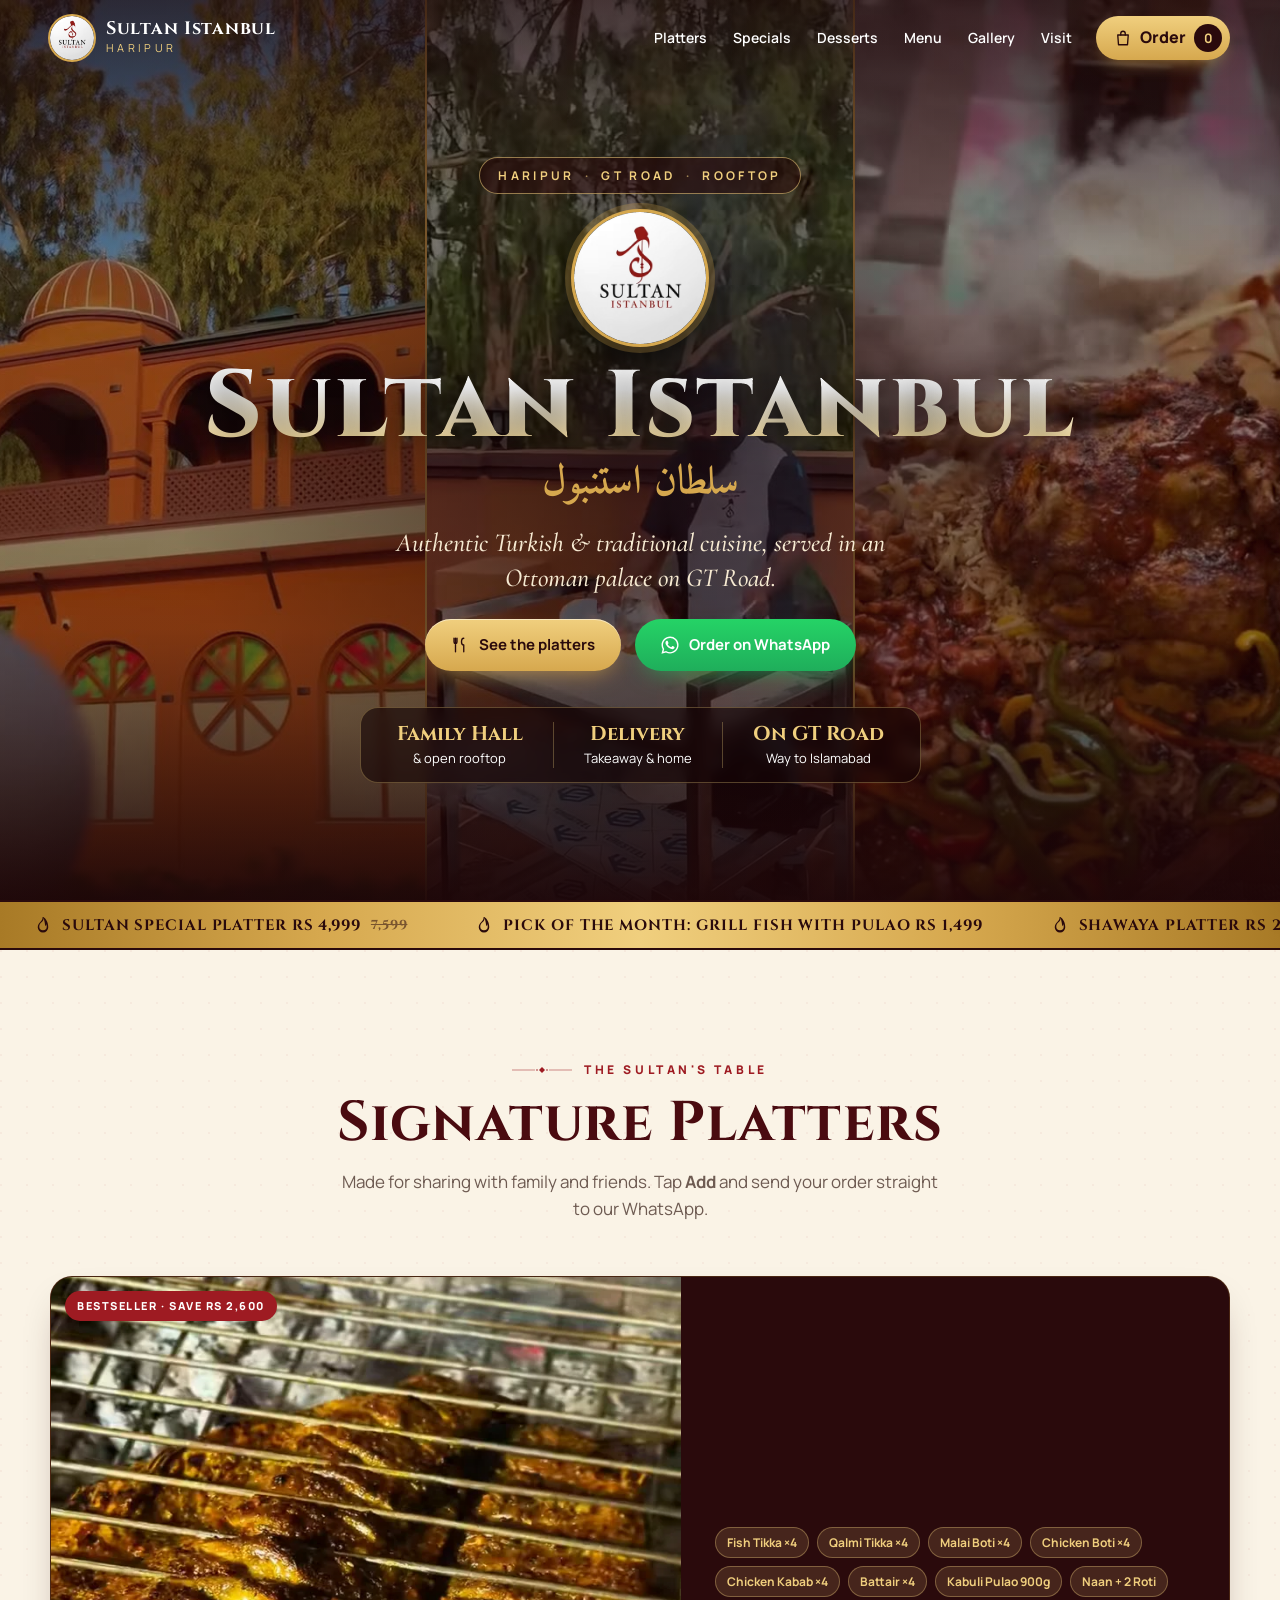
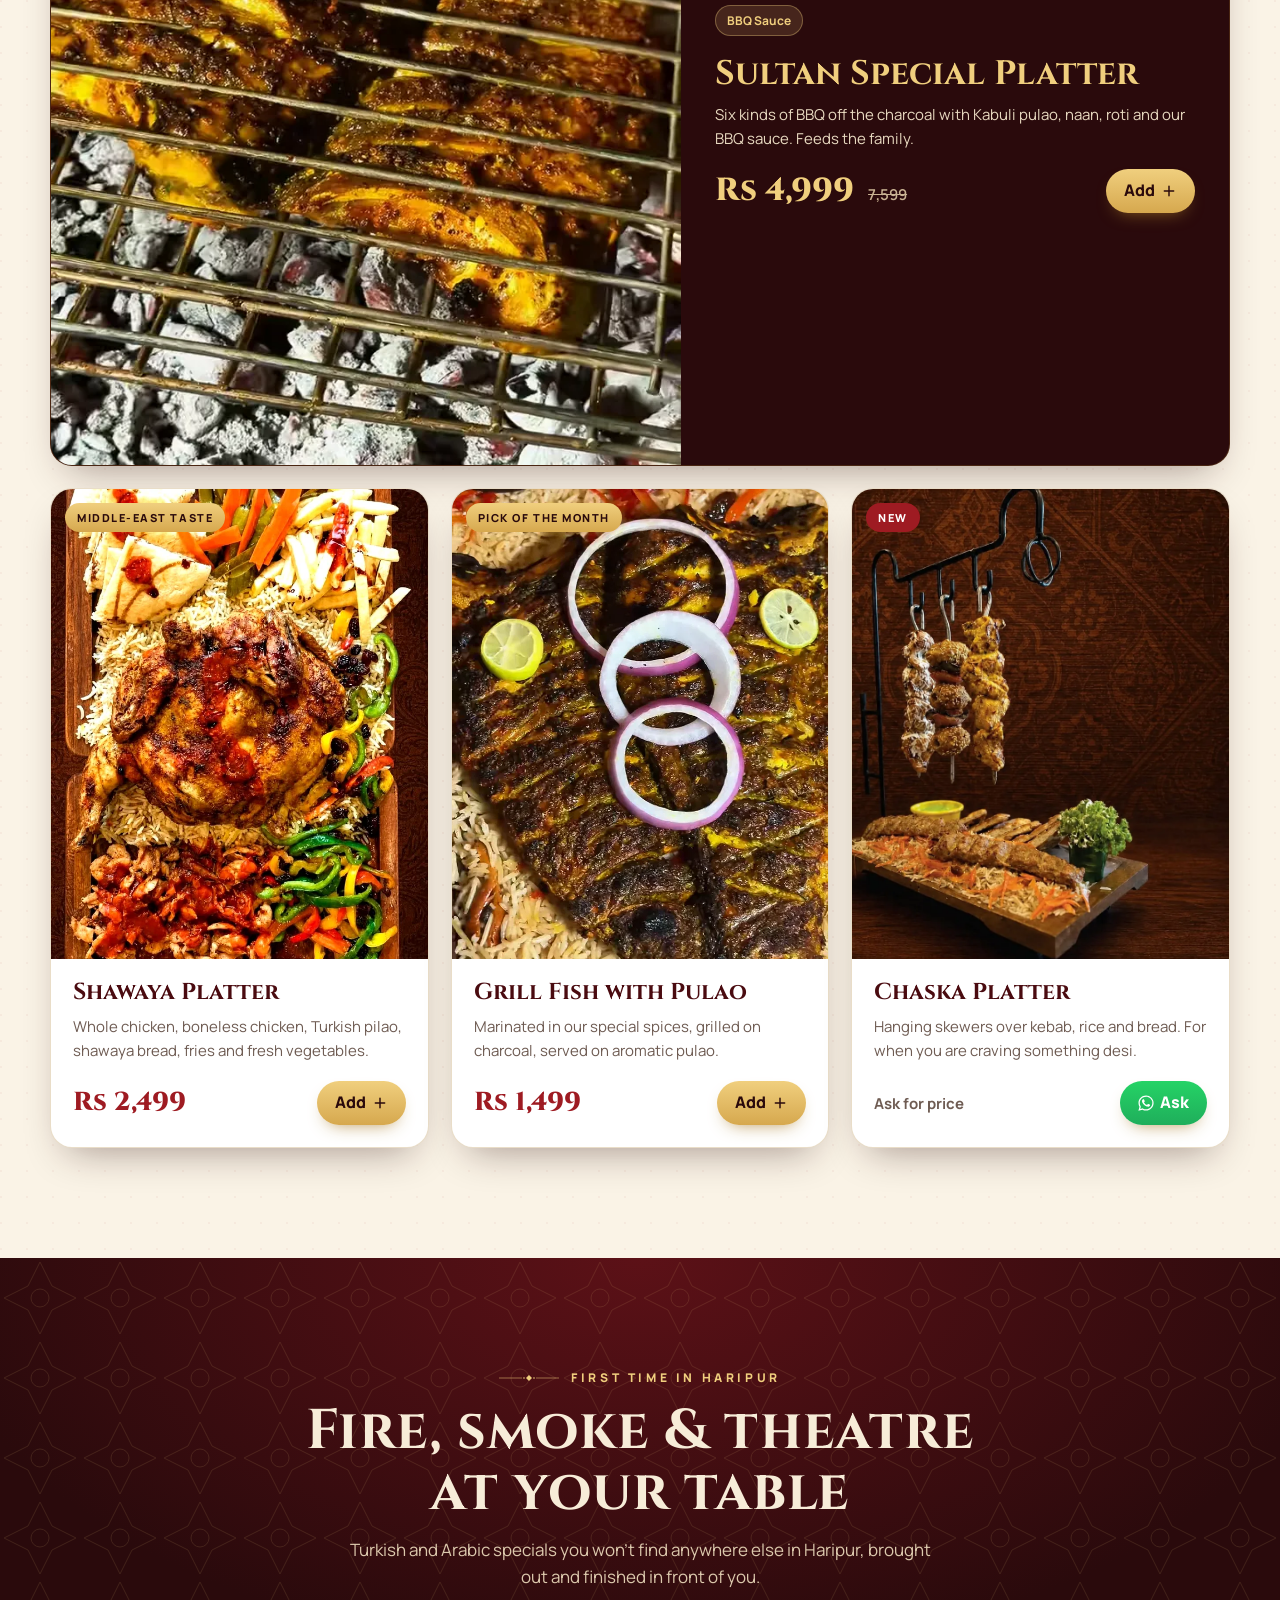
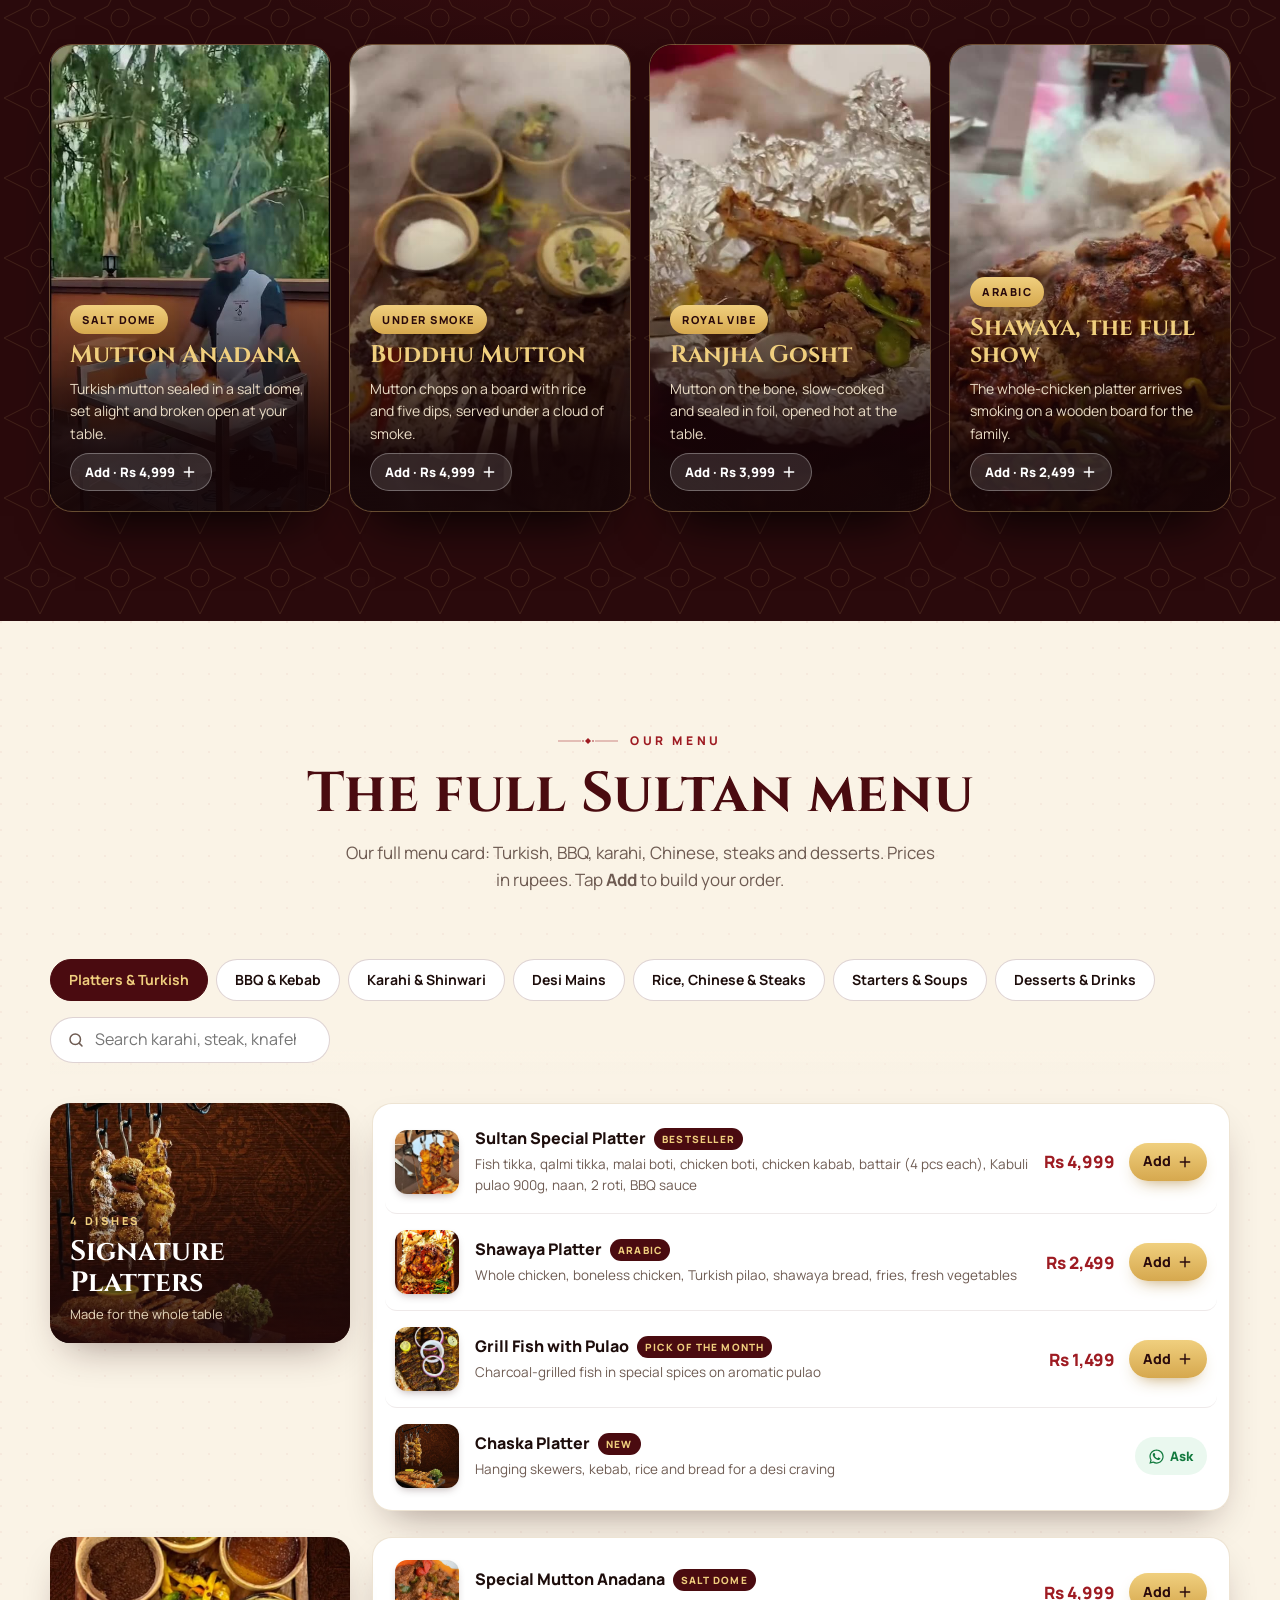
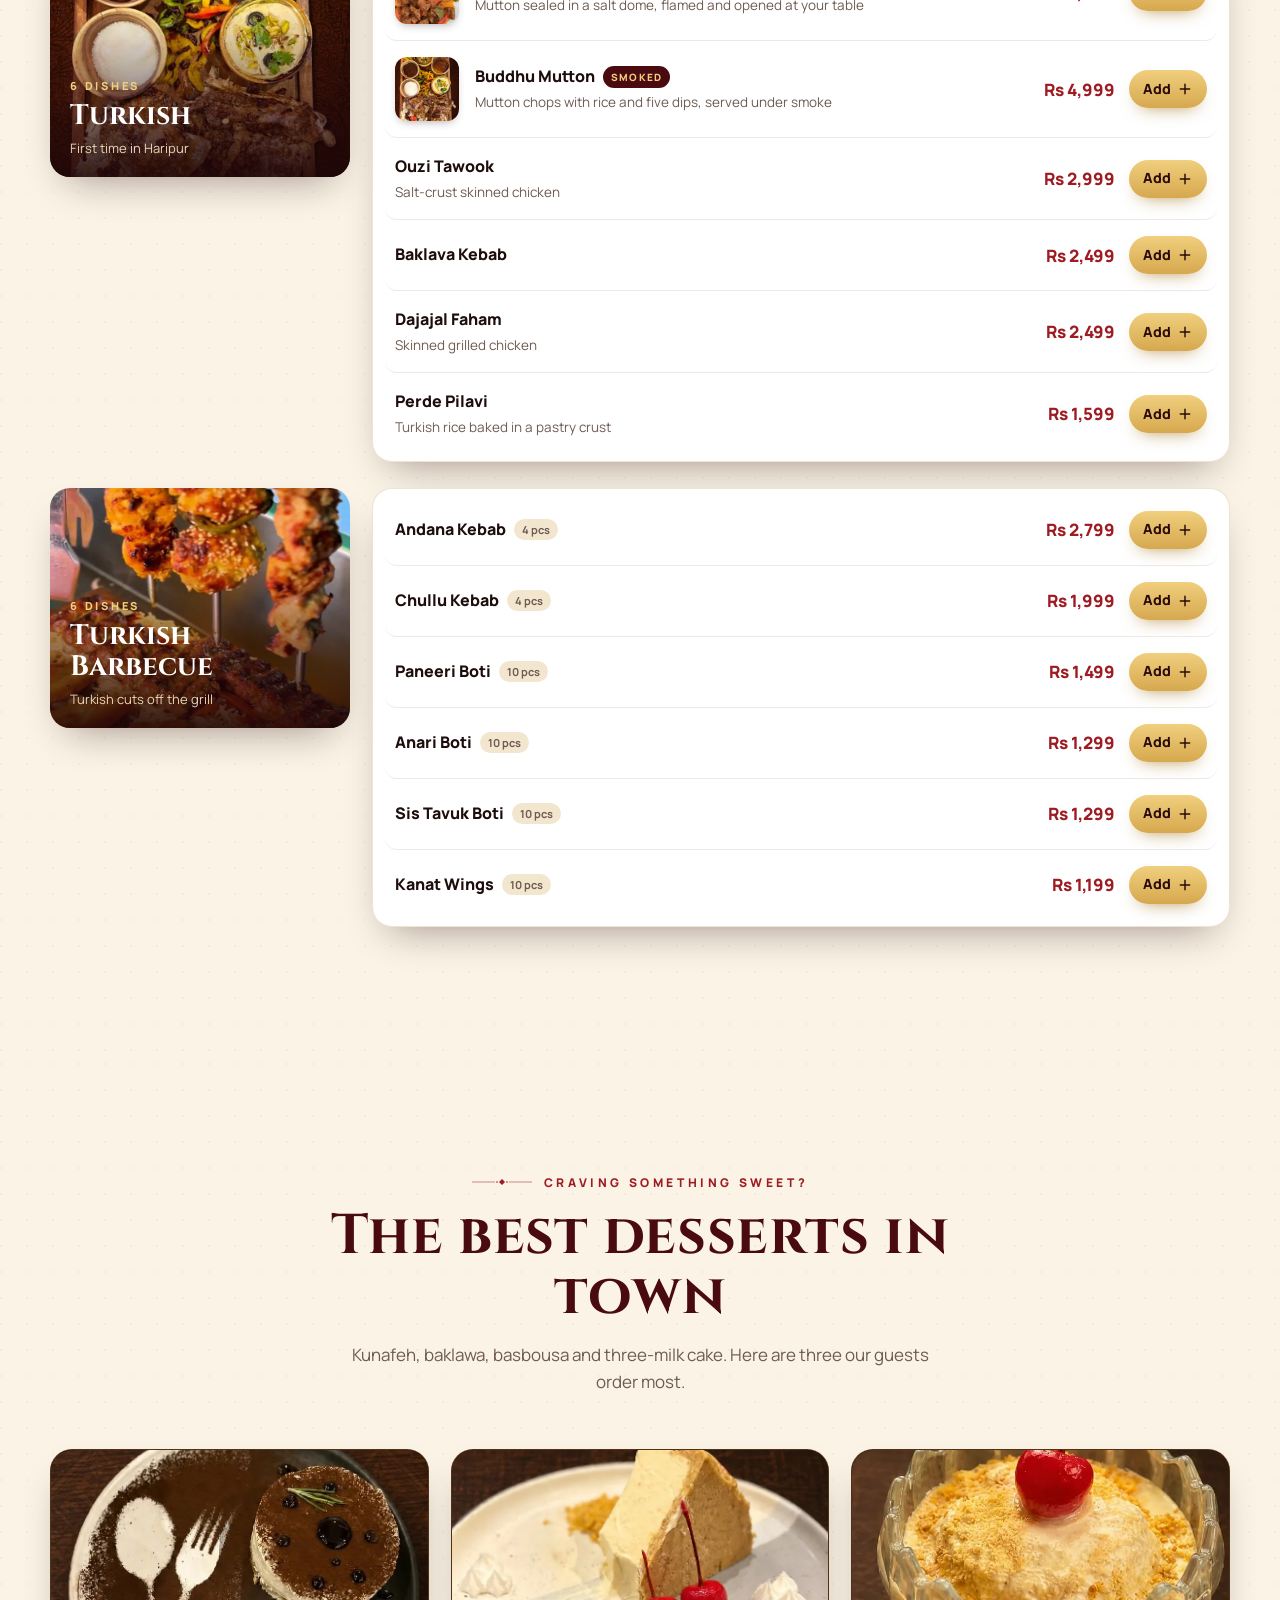
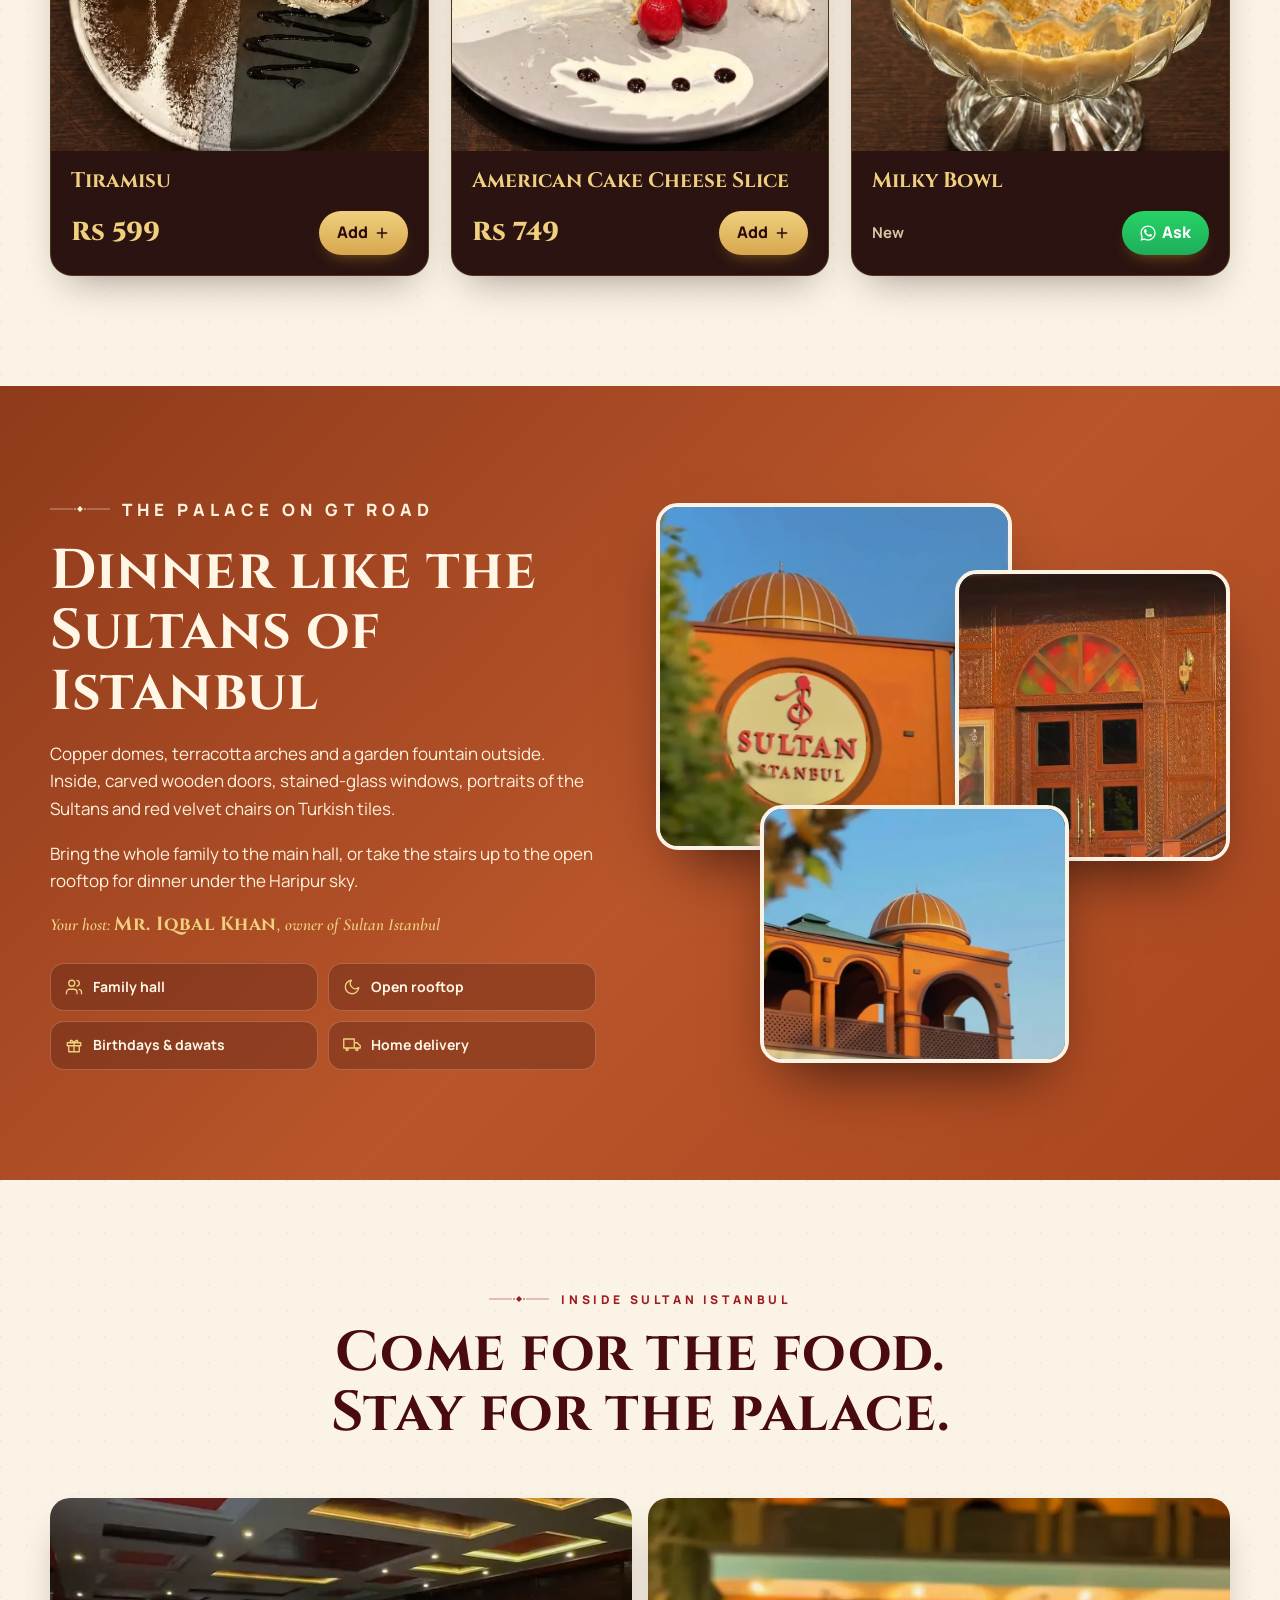
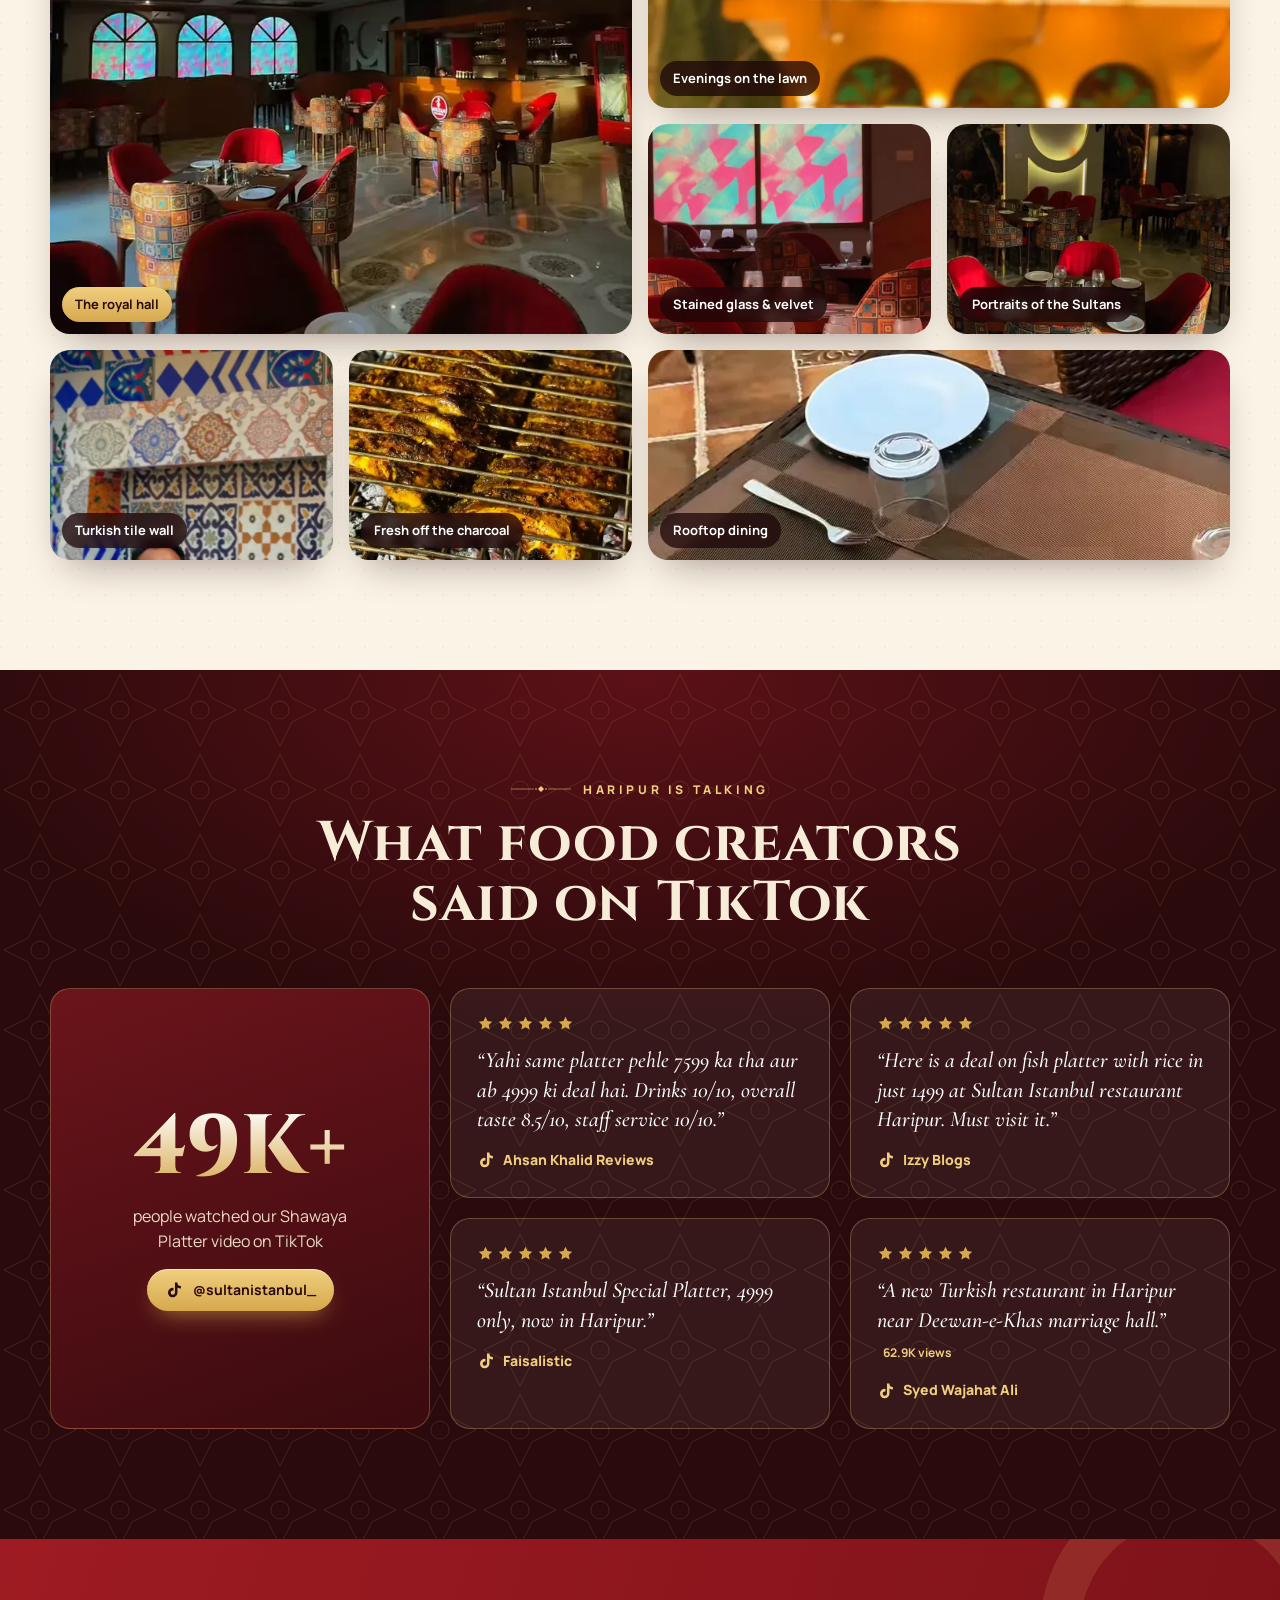
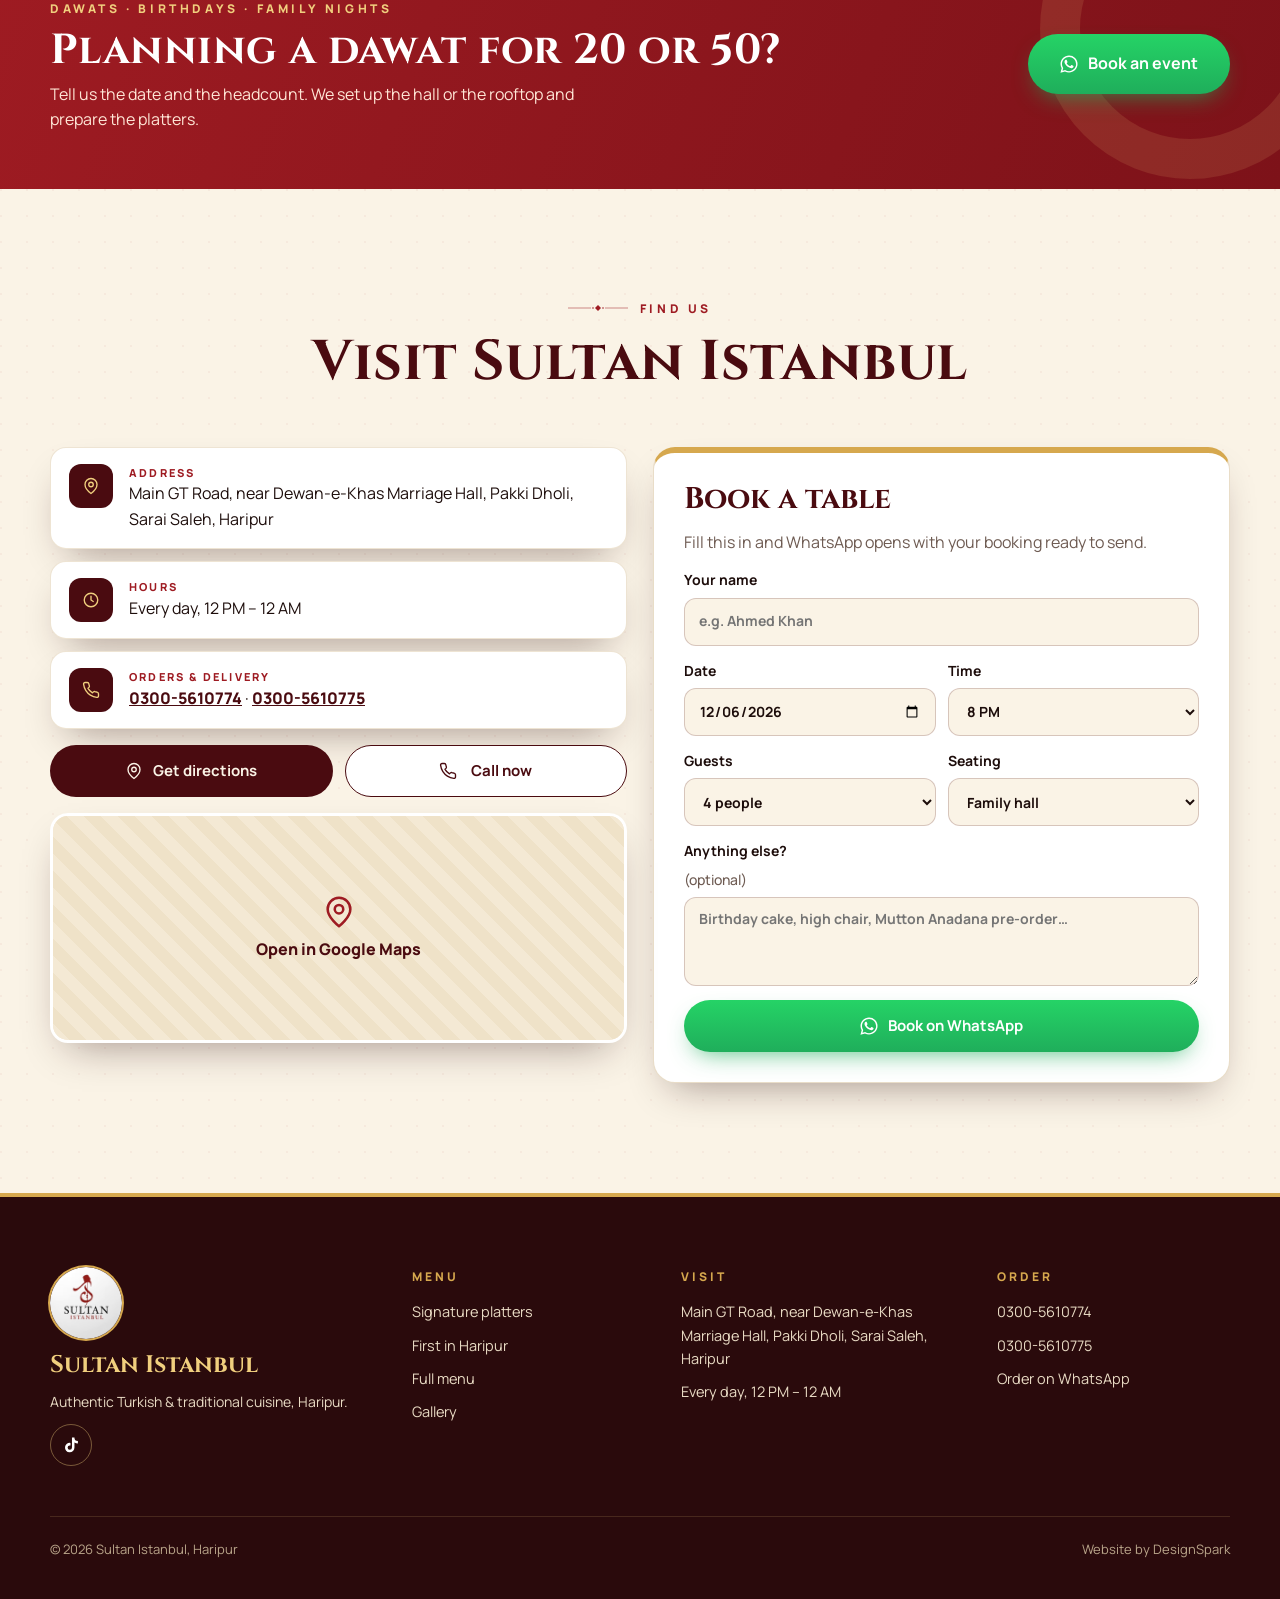
==== commit 7d8391e7: "Sultan Istanbul: rework mobile hero (video visible, compact text, buttons in one row) Co-Authored-By" ====
--- a/sultan-istanbul/index.html
+++ b/sultan-istanbul/index.html
@@ -82,9 +82,10 @@
       <img class="hero-badge" src="img/logo-badge.png" alt="" width="132" height="132">
       <h1 id="hero-h"><span class="h1-top">Sultan Istanbul</span><span class="arabic" lang="ar" dir="rtl">سلطان استنبول</span></h1>
       <p class="tagline">Authentic Turkish &amp; traditional cuisine, served in an Ottoman palace on GT Road.</p>
+      <p class="mini-facts">Family hall <i>◆</i> Rooftop <i>◆</i> Home delivery</p>
       <div class="cta">
-        <a class="btn gold" href="#signature"><svg class="ic"><use href="#i-menu"/></svg>See the platters</a>
-        <a class="btn wa" href="https://wa.me/923005610774?text=Assalam%20o%20Alaikum%2C%20I%20want%20to%20order%20from%20Sultan%20Istanbul." target="_blank" rel="noopener"><svg class="ic"><use href="#i-wa"/></svg>Order on WhatsApp</a>
+        <a class="btn gold" href="#signature"><svg class="ic"><use href="#i-menu"/></svg><span>See the <span class="hide-sm">platters</span><span class="show-sm">menu</span></span></a>
+        <a class="btn wa" href="https://wa.me/923005610774?text=Assalam%20o%20Alaikum%2C%20I%20want%20to%20order%20from%20Sultan%20Istanbul." target="_blank" rel="noopener"><svg class="ic"><use href="#i-wa"/></svg><span>Order <span class="hide-sm">on WhatsApp</span><span class="show-sm">now</span></span></a>
       </div>
       <dl class="facts">
         <div><dt>Family Hall</dt><dd>&amp; open rooftop</dd></div>
--- a/sultan-istanbul/styles.css
+++ b/sultan-istanbul/styles.css
@@ -71,7 +71,7 @@
 .film { width: 100%; height: 100%; object-fit: cover; }
 .film-c { box-shadow: 0 0 0 2px var(--gold); position: relative; z-index: 1; }
 .hero-shade { position: absolute; inset: 0; background:
-  radial-gradient(ellipse 58% 60% at 50% 50%, rgba(29, 6, 8, .86), rgba(29, 6, 8, .45) 72%),
+  radial-gradient(ellipse 50% 52% at 50% 50%, rgba(29, 6, 8, .74), rgba(29, 6, 8, .3) 75%),
   linear-gradient(180deg, rgba(29,6,8,.7) 0%, rgba(29,6,8,.15) 28%, rgba(29,6,8,.25) 70%, rgba(29,6,8,.95) 100%); }
 .hero-inner { position: relative; z-index: 2; padding: 110px 0 70px; display: grid; justify-items: center; gap: 18px; }
 .pill { display: inline-flex; gap: 10px; padding: 8px 18px; border-radius: 999px; border: 1px solid rgba(240, 207, 126, .55); background: rgba(42,10,12,.55); font-size: 12px; font-weight: 700; letter-spacing: .28em; text-transform: uppercase; color: var(--gold-2); }
@@ -491,3 +491,24 @@
 }
 .toast { max-width: calc(100% - 40px); white-space: nowrap; font-size: 14px; padding: 10px 16px; }
 .toast span { overflow: hidden; text-overflow: ellipsis; }
+
+/* ---------- v5: mobile hero — video first, compact text at the foot ---------- */
+.mini-facts, .show-sm { display: none; }
+@media (max-width: 640px) {
+  .hero { min-height: 82svh; align-items: end; }
+  .hero-shade { background: linear-gradient(180deg, rgba(20,4,6,.55) 0%, rgba(20,4,6,0) 13%, rgba(20,4,6,0) 40%, rgba(20,4,6,.72) 52%, rgba(20,4,6,.92) 62%, rgba(20,4,6,.97) 100%) !important; }
+  .film-c { object-position: 50% 30%; }
+  .hero-inner { padding: 0 0 22px; gap: 8px; }
+  .hero-inner > * { animation-delay: 0s !important; }
+  .h1-top { font-size: 40px; line-height: 1; }
+  .arabic { font-size: 22px; }
+  .tagline { font-size: 16px; line-height: 1.35; max-width: 330px; color: #f3e6cd; }
+  .mini-facts { display: block; font-size: 11.5px; font-weight: 800; letter-spacing: .14em; text-transform: uppercase; color: var(--gold-2); text-shadow: 0 2px 8px #000; }
+  .mini-facts i { font-style: normal; font-size: 8px; margin: 0 6px; opacity: .8; vertical-align: 2px; }
+  .facts { display: none; }
+  .cta { flex-wrap: nowrap; gap: 10px; margin-top: 8px; }
+  .cta .btn { flex: 1 1 0; height: 48px; padding: 0 12px; font-size: 14.5px; gap: 7px; }
+  .cta .btn .ic { width: 17px; height: 17px; }
+  .hide-sm { display: none; } .show-sm { display: inline; }
+}
+.hero-films { z-index: 0; } .hero-shade { z-index: 1; } .hero-inner { z-index: 2; }
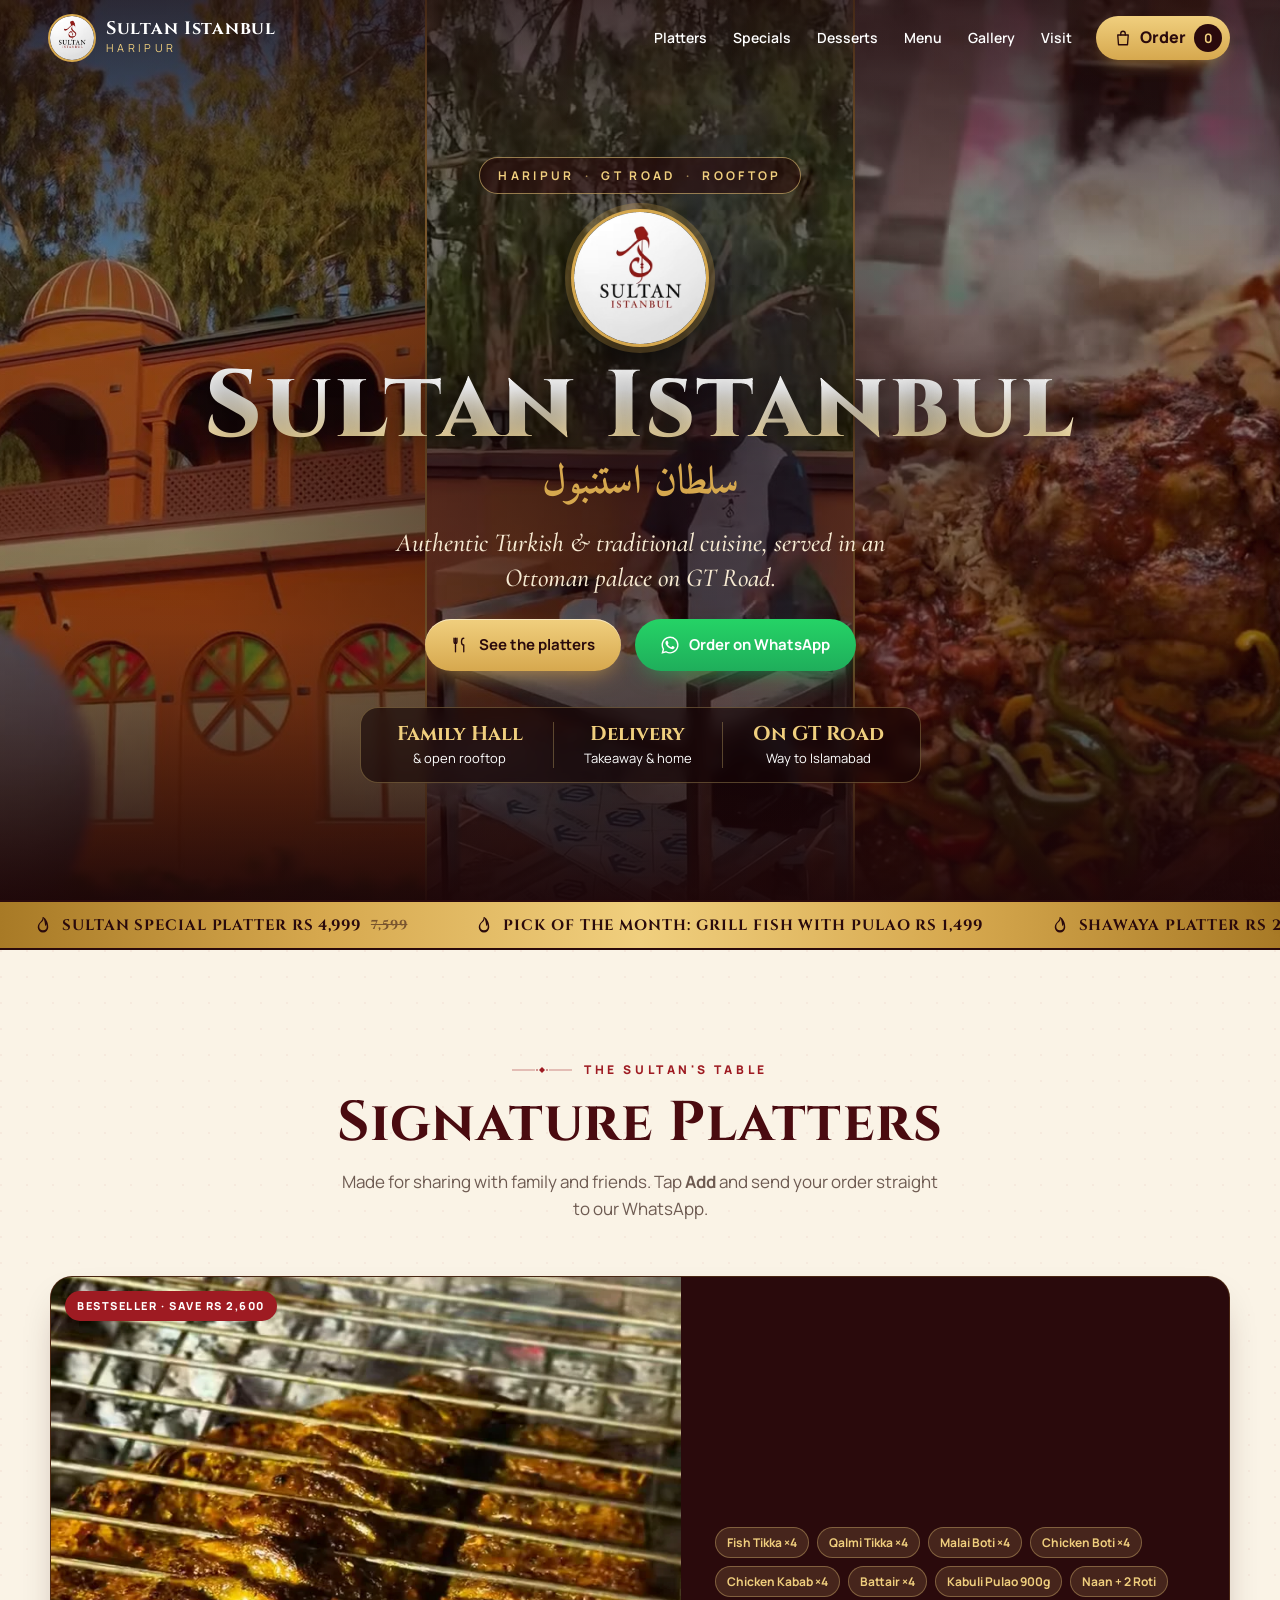
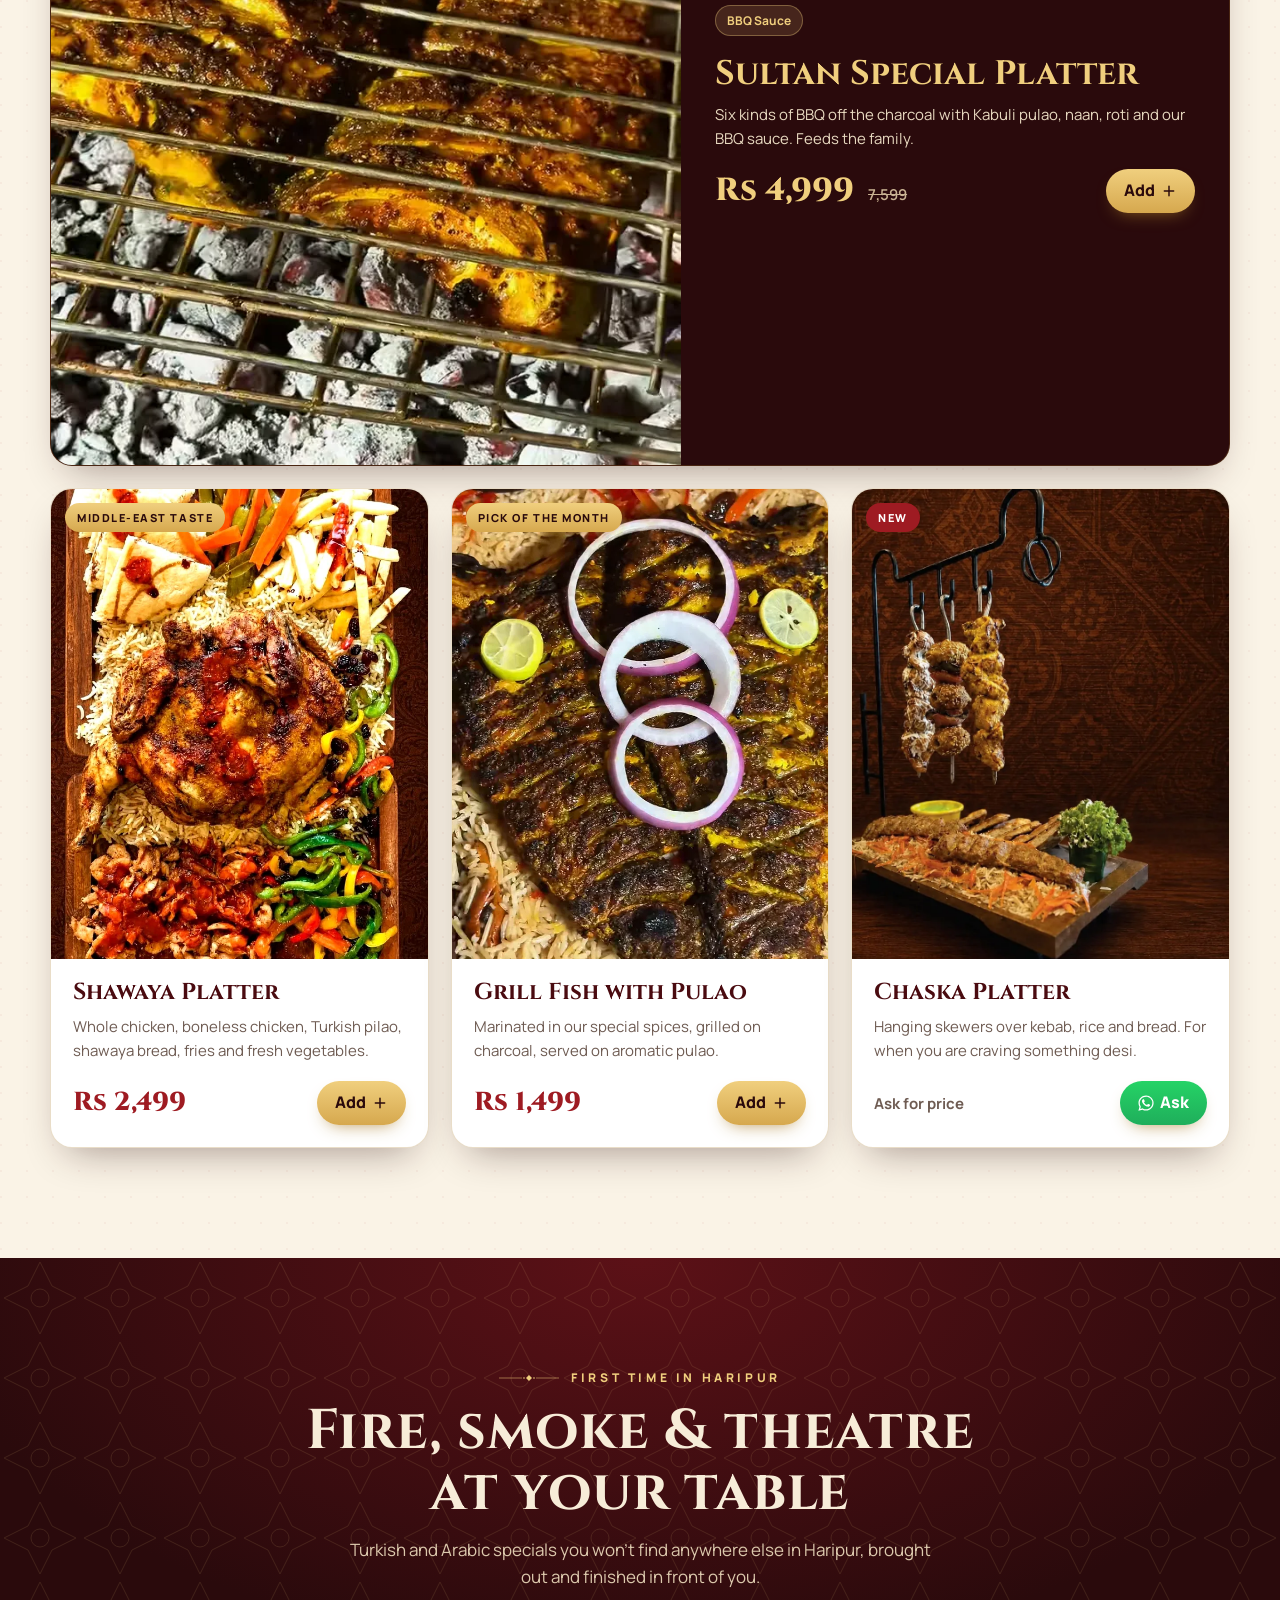
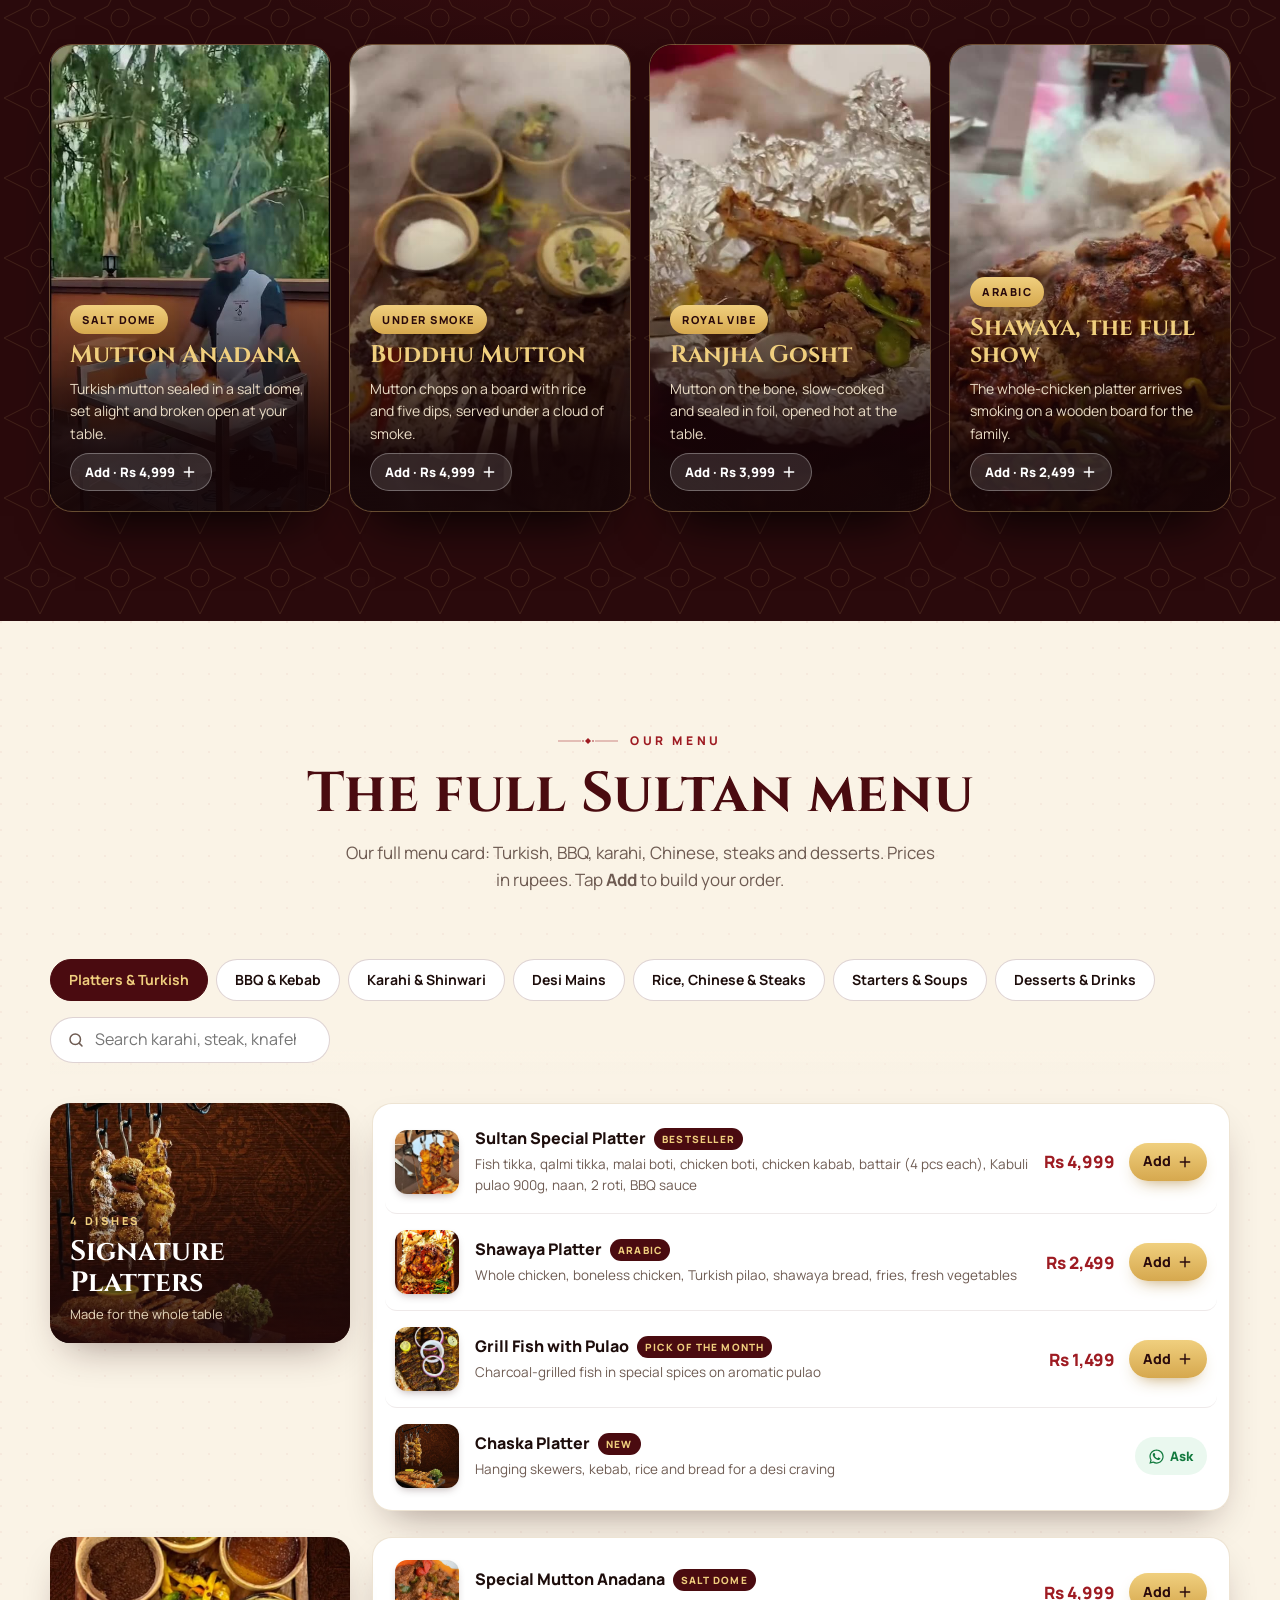
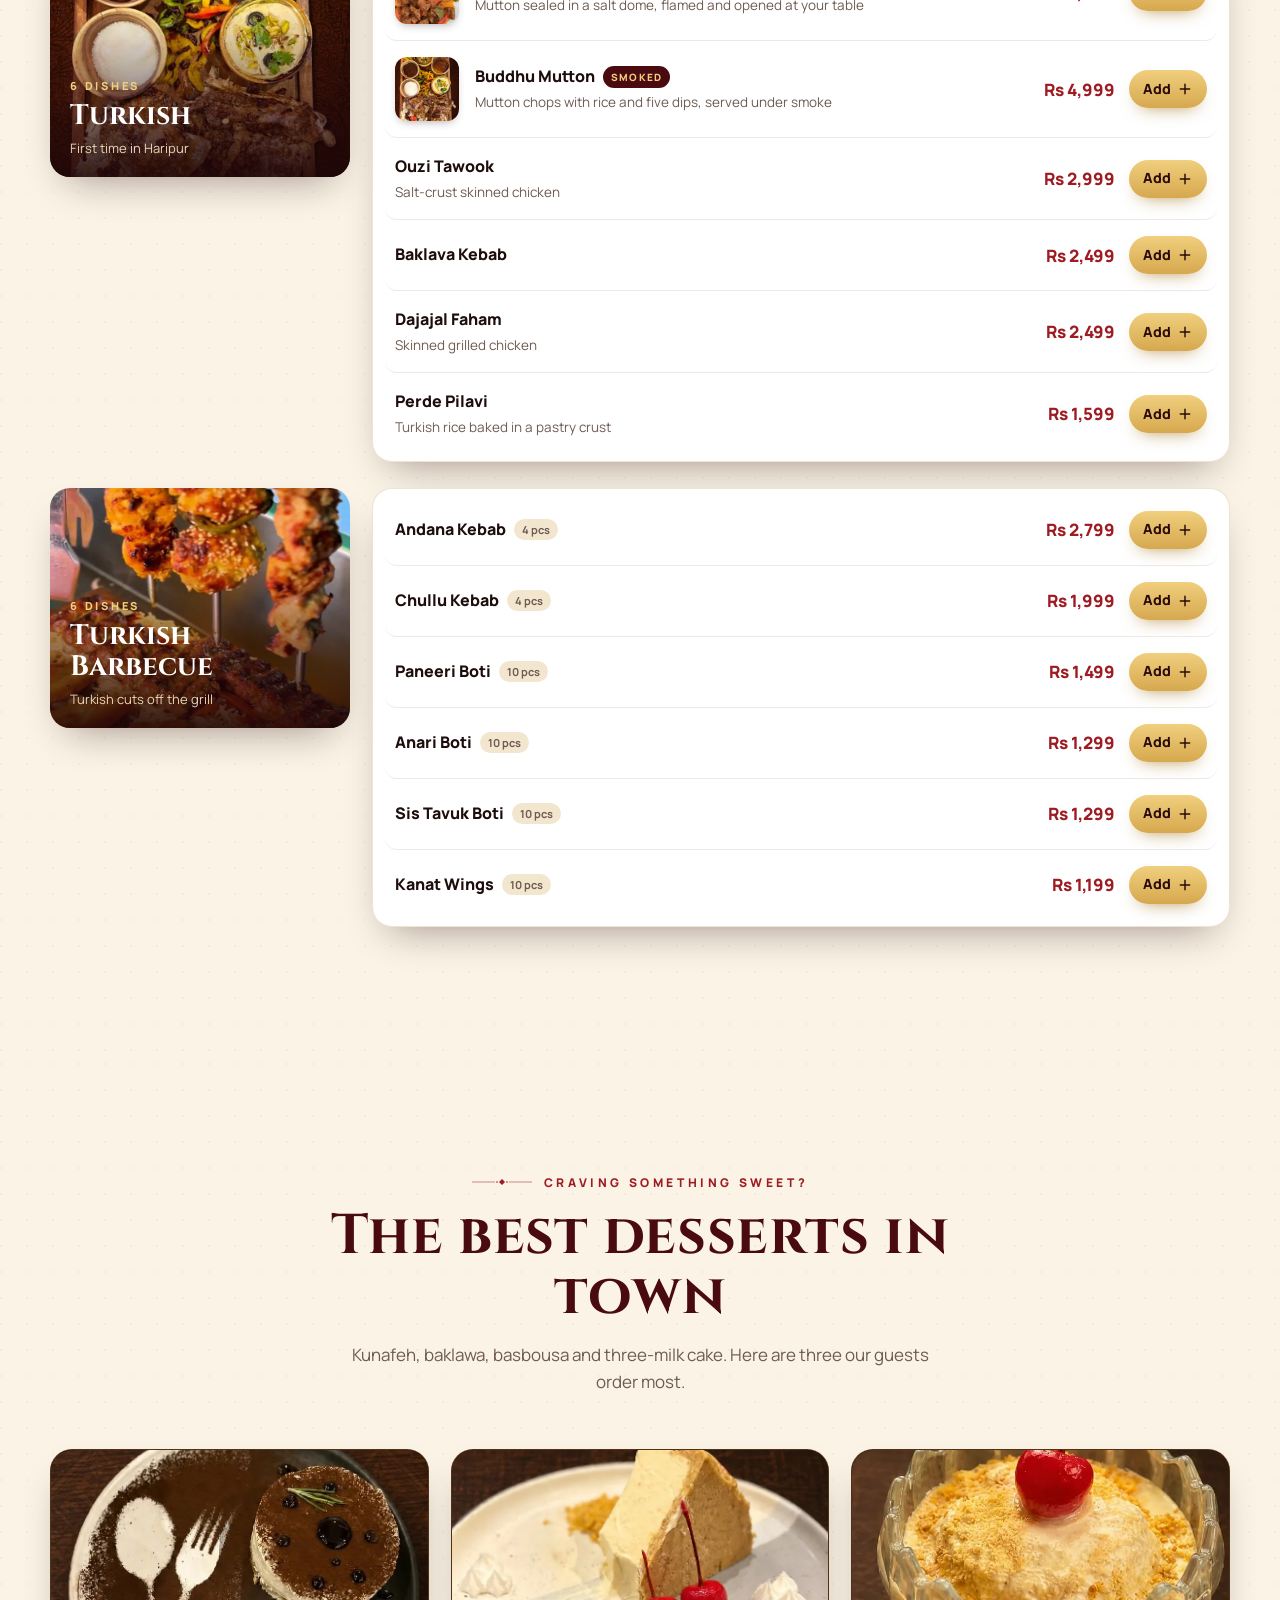
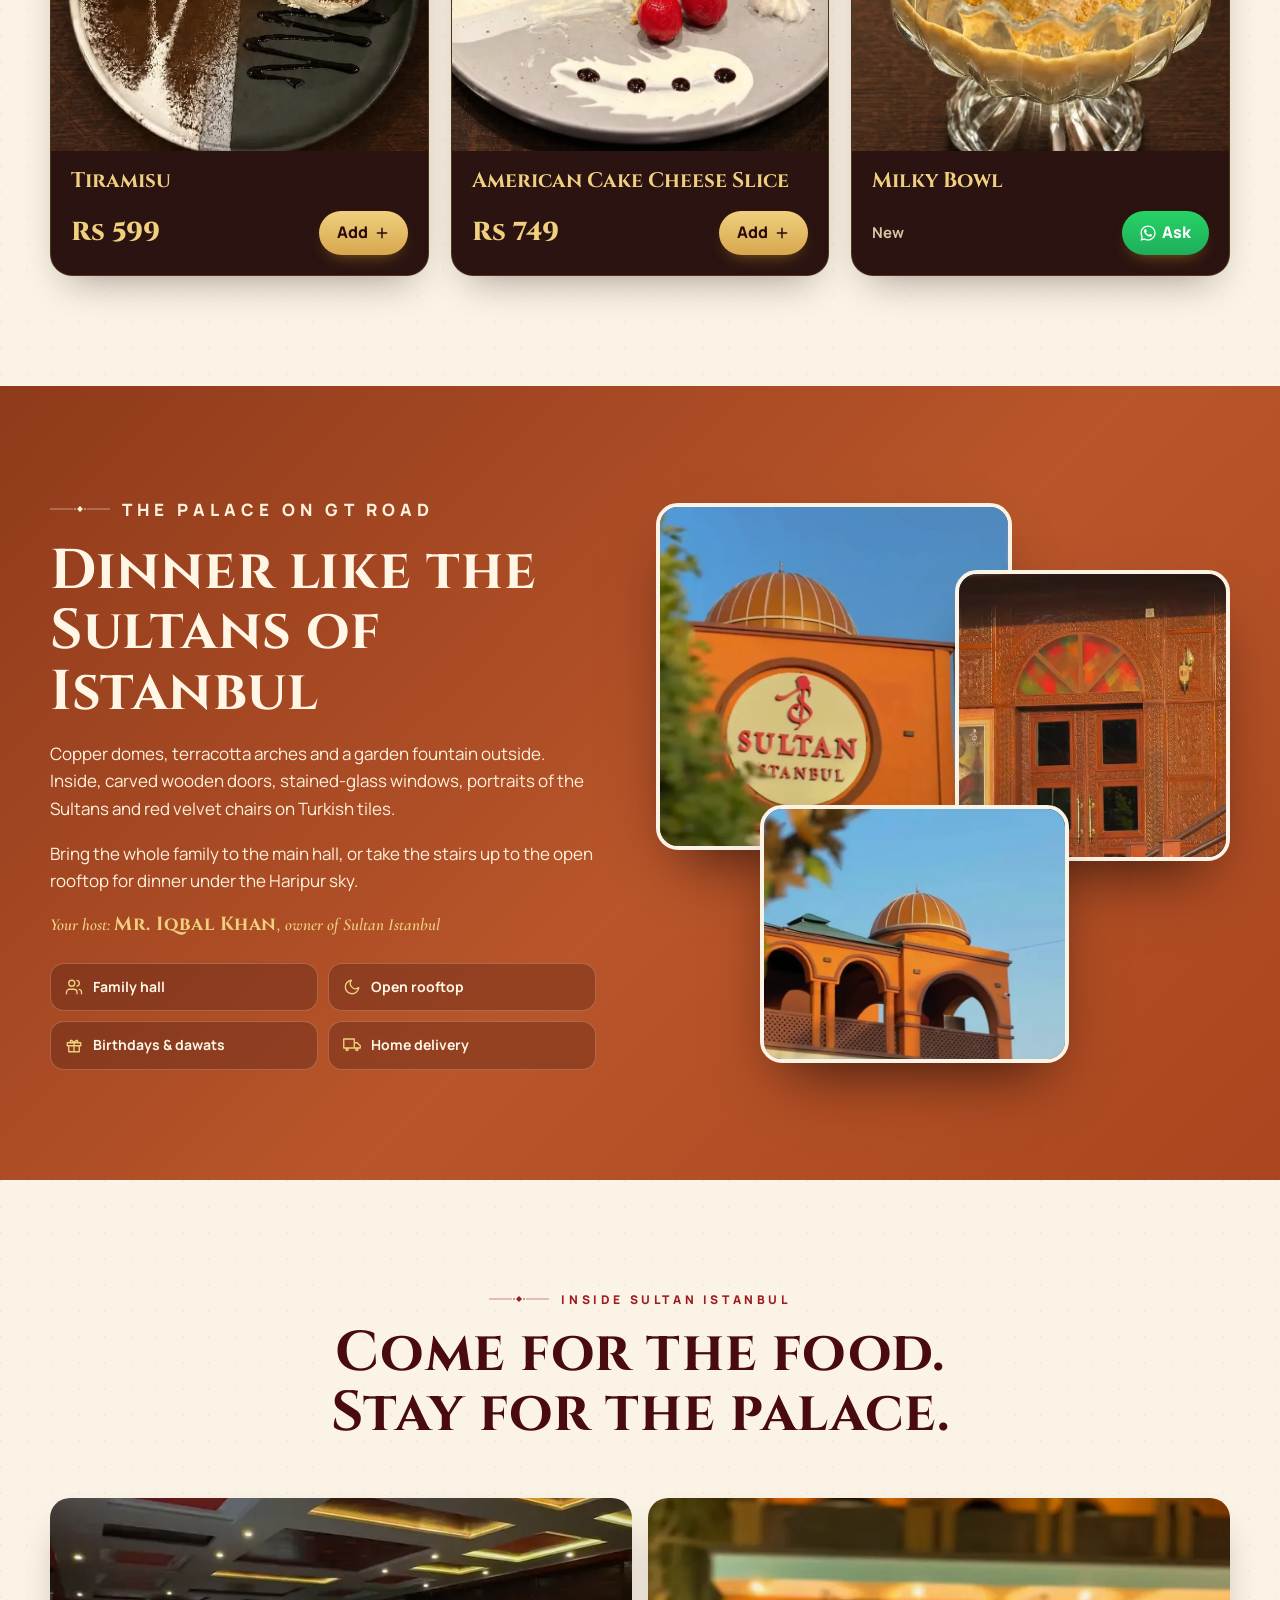
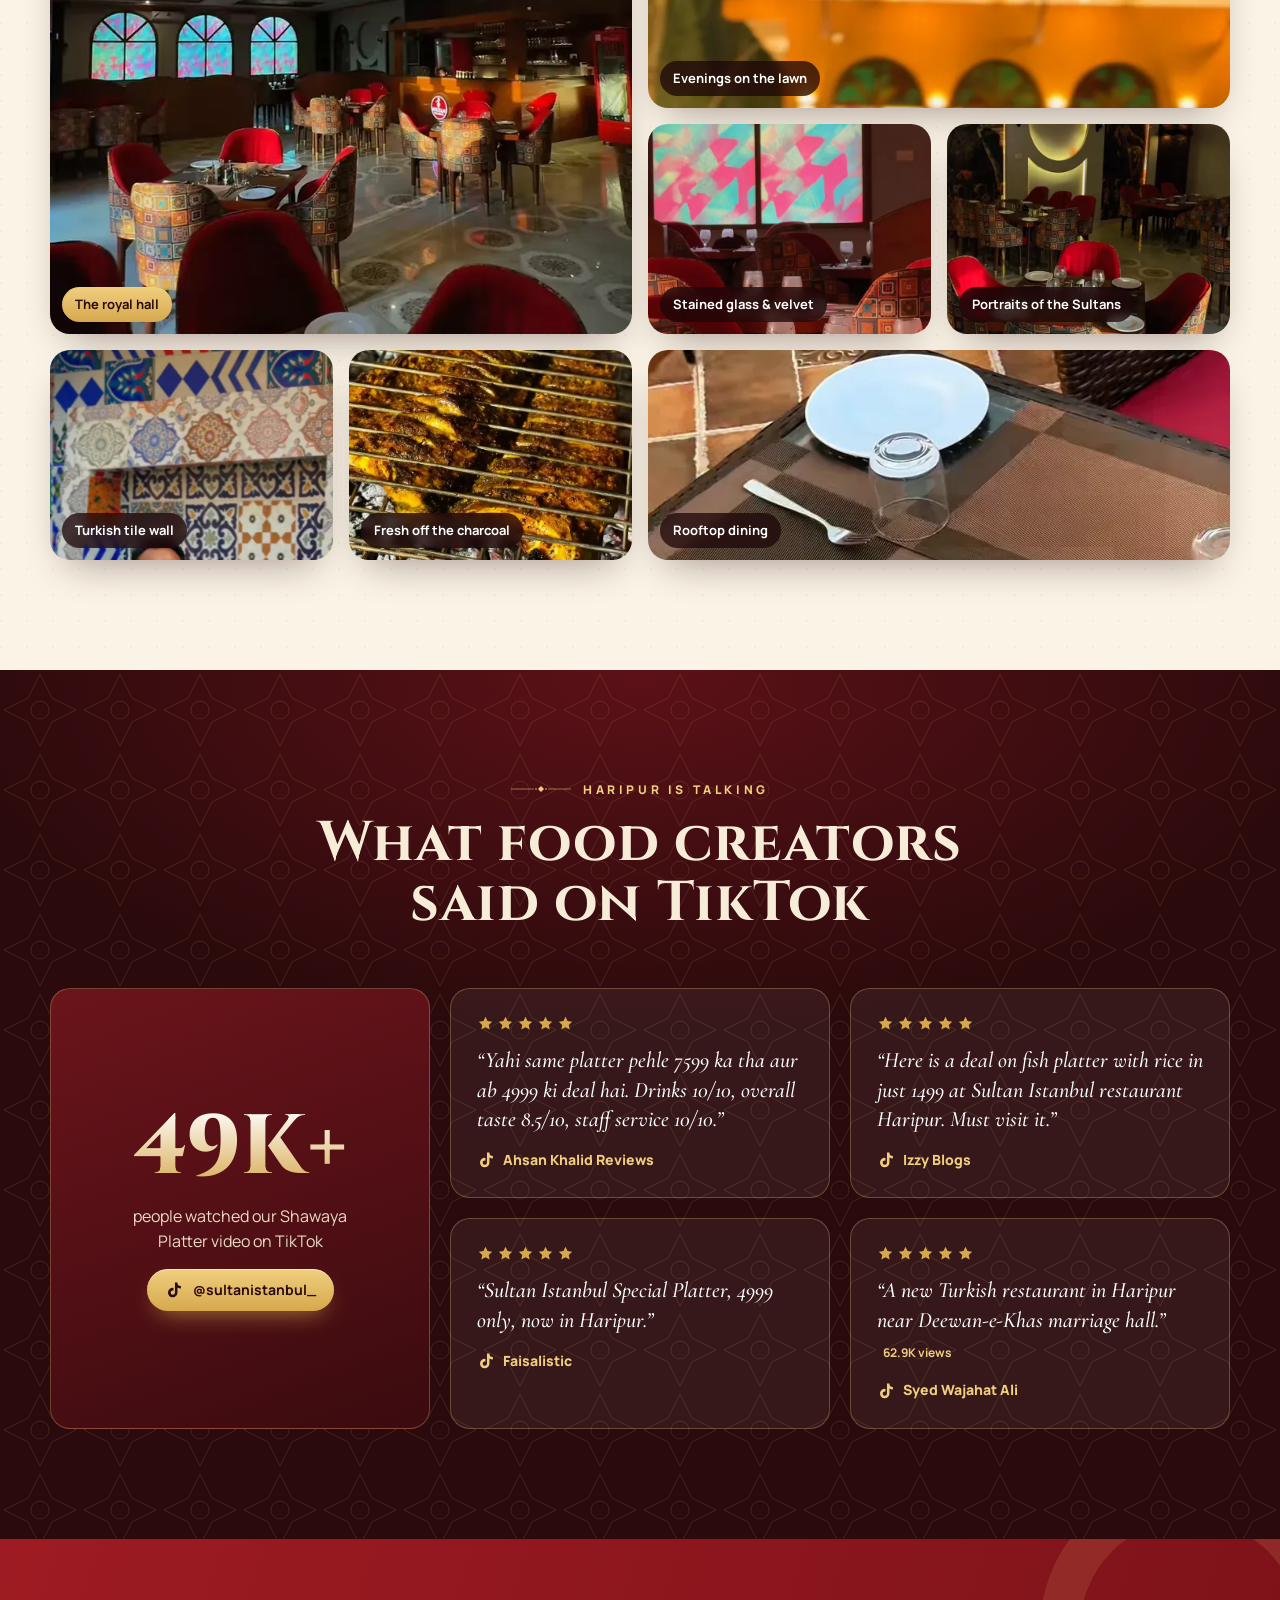
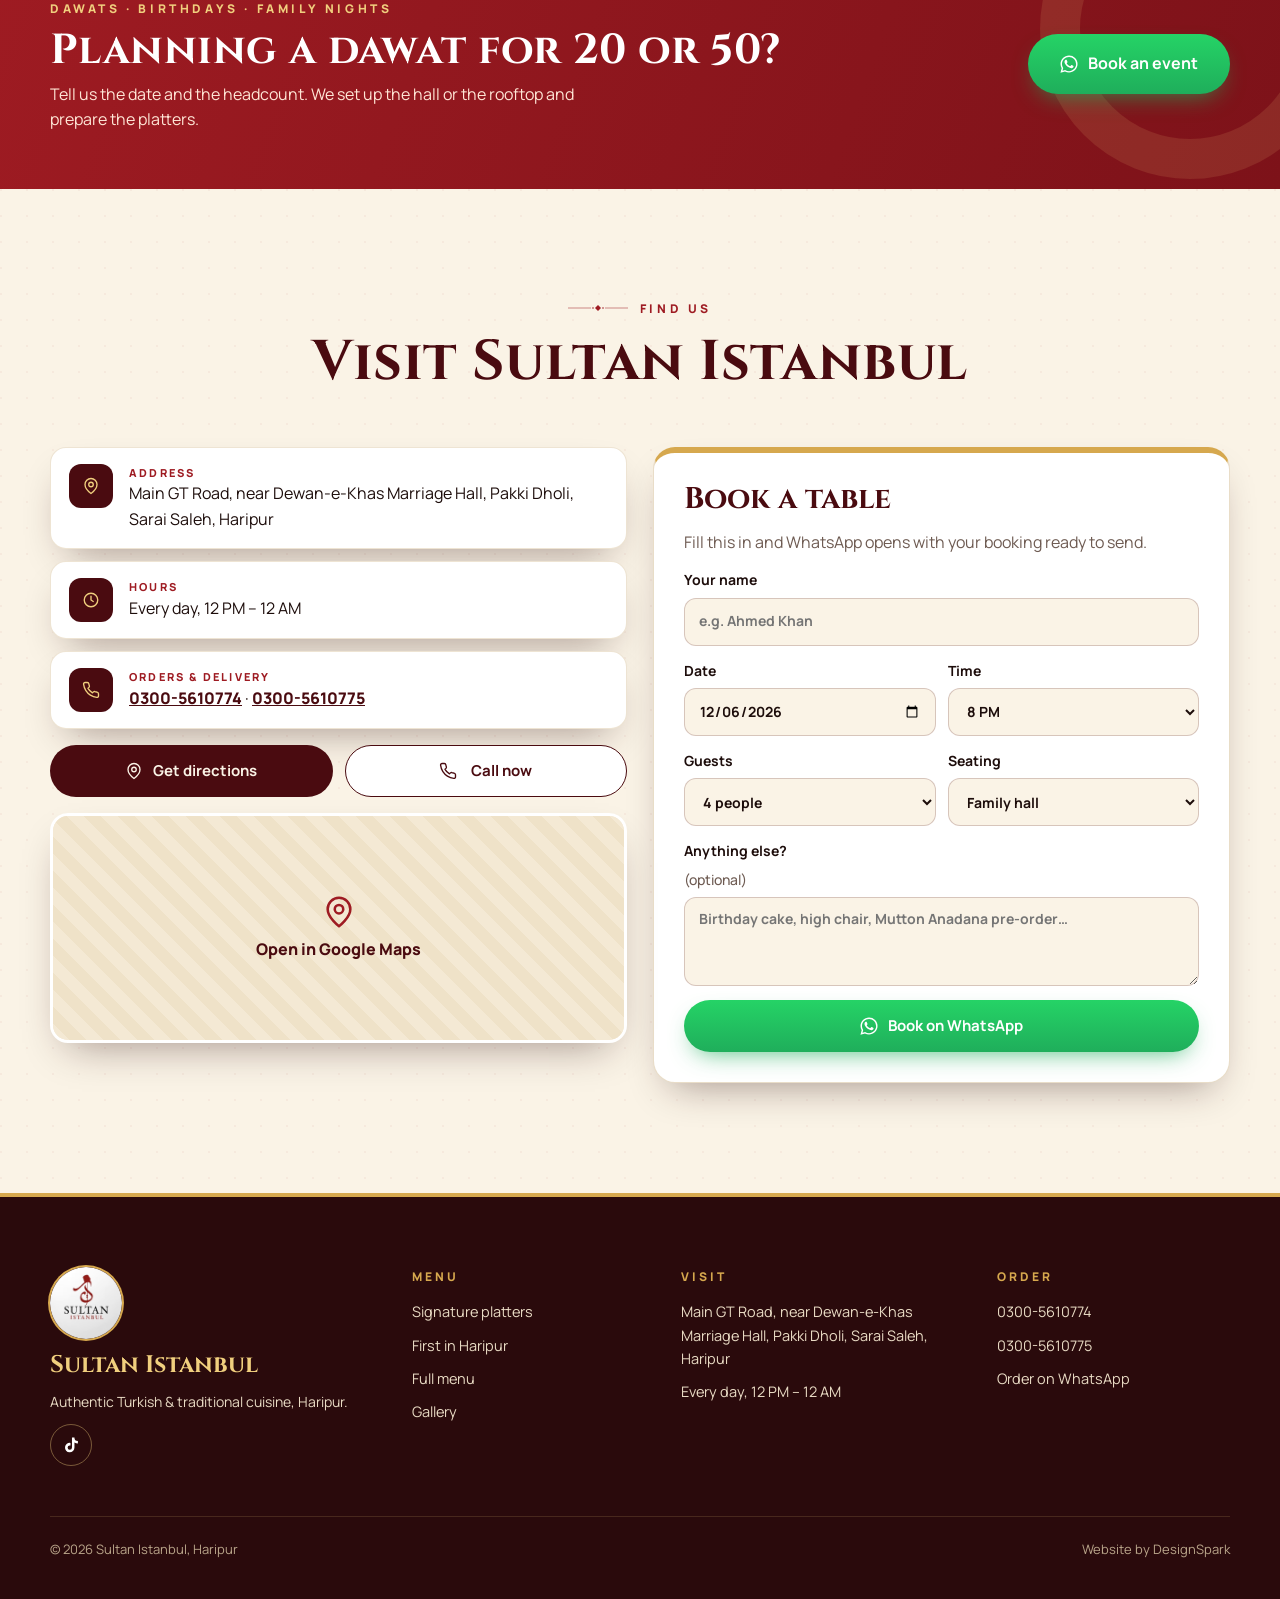
==== commit 7354c2af: "Sultan Istanbul: food-only mobile hero video, brighter and centred hero Co-Authored-By: Claude Opus " ====
--- a/sultan-istanbul/index.html
+++ b/sultan-istanbul/index.html
@@ -73,7 +73,8 @@
   <section class="hero" aria-labelledby="hero-h">
     <div class="hero-films" aria-hidden="true">
       <video class="film film-l" muted loop playsinline preload="none" poster="video/hero-left.jpg" data-src="video/hero-left.mp4"></video>
-      <video class="film film-c" muted loop playsinline autoplay preload="auto" poster="video/hero-center.jpg" src="video/hero-center.mp4"></video>
+      <video class="film film-c" muted loop playsinline autoplay preload="auto" data-src="video/hero-center.mp4" data-poster="video/hero-center.jpg" data-src-m="video/hero-mobile.mp4" data-poster-m="video/hero-mobile.jpg"></video>
+      <script>(function(){var v=document.querySelector('.film-c'),m=matchMedia('(max-width: 960px)').matches;v.poster=m?v.dataset.posterM:v.dataset.poster;v.src=m?v.dataset.srcM:v.dataset.src;})()</script>
       <video class="film film-r" muted loop playsinline preload="none" poster="video/hero-right.jpg" data-src="video/hero-right.mp4"></video>
     </div>
     <div class="hero-shade" aria-hidden="true"></div>
--- a/sultan-istanbul/styles.css
+++ b/sultan-istanbul/styles.css
@@ -512,3 +512,18 @@
   .hide-sm { display: none; } .show-sm { display: inline; }
 }
 .hero-films { z-index: 0; } .hero-shade { z-index: 1; } .hero-inner { z-index: 2; }
+
+/* ---------- v6: mobile hero — bright food video, centred title ---------- */
+@media (max-width: 640px) {
+  .hero { min-height: 88svh; align-items: center; }
+  .hero-shade { background:
+     radial-gradient(ellipse 95% 46% at 50% 52%, rgba(20,4,6,.62), rgba(20,4,6,0) 100%),
+     linear-gradient(180deg, rgba(20,4,6,.55) 0%, rgba(20,4,6,.08) 14%, rgba(20,4,6,.08) 72%, rgba(20,4,6,.75) 100%) !important; }
+  .film-c { object-position: 50% 50%; filter: saturate(1.08) brightness(1.04); }
+  .hero-inner { padding: 86px 0 30px; gap: 10px; }
+  .hero-badge { display: block; width: 86px; height: 86px; box-shadow: 0 0 0 3px var(--gold), 0 14px 30px -8px #000; }
+  .h1-top { font-size: 44px; text-shadow: 0 4px 24px rgba(0,0,0,.9); }
+  .arabic { font-size: 24px; }
+  .tagline { font-size: 17px; text-shadow: 0 2px 12px #000, 0 0 2px #000; }
+  .mini-facts { margin-top: 2px; }
+}
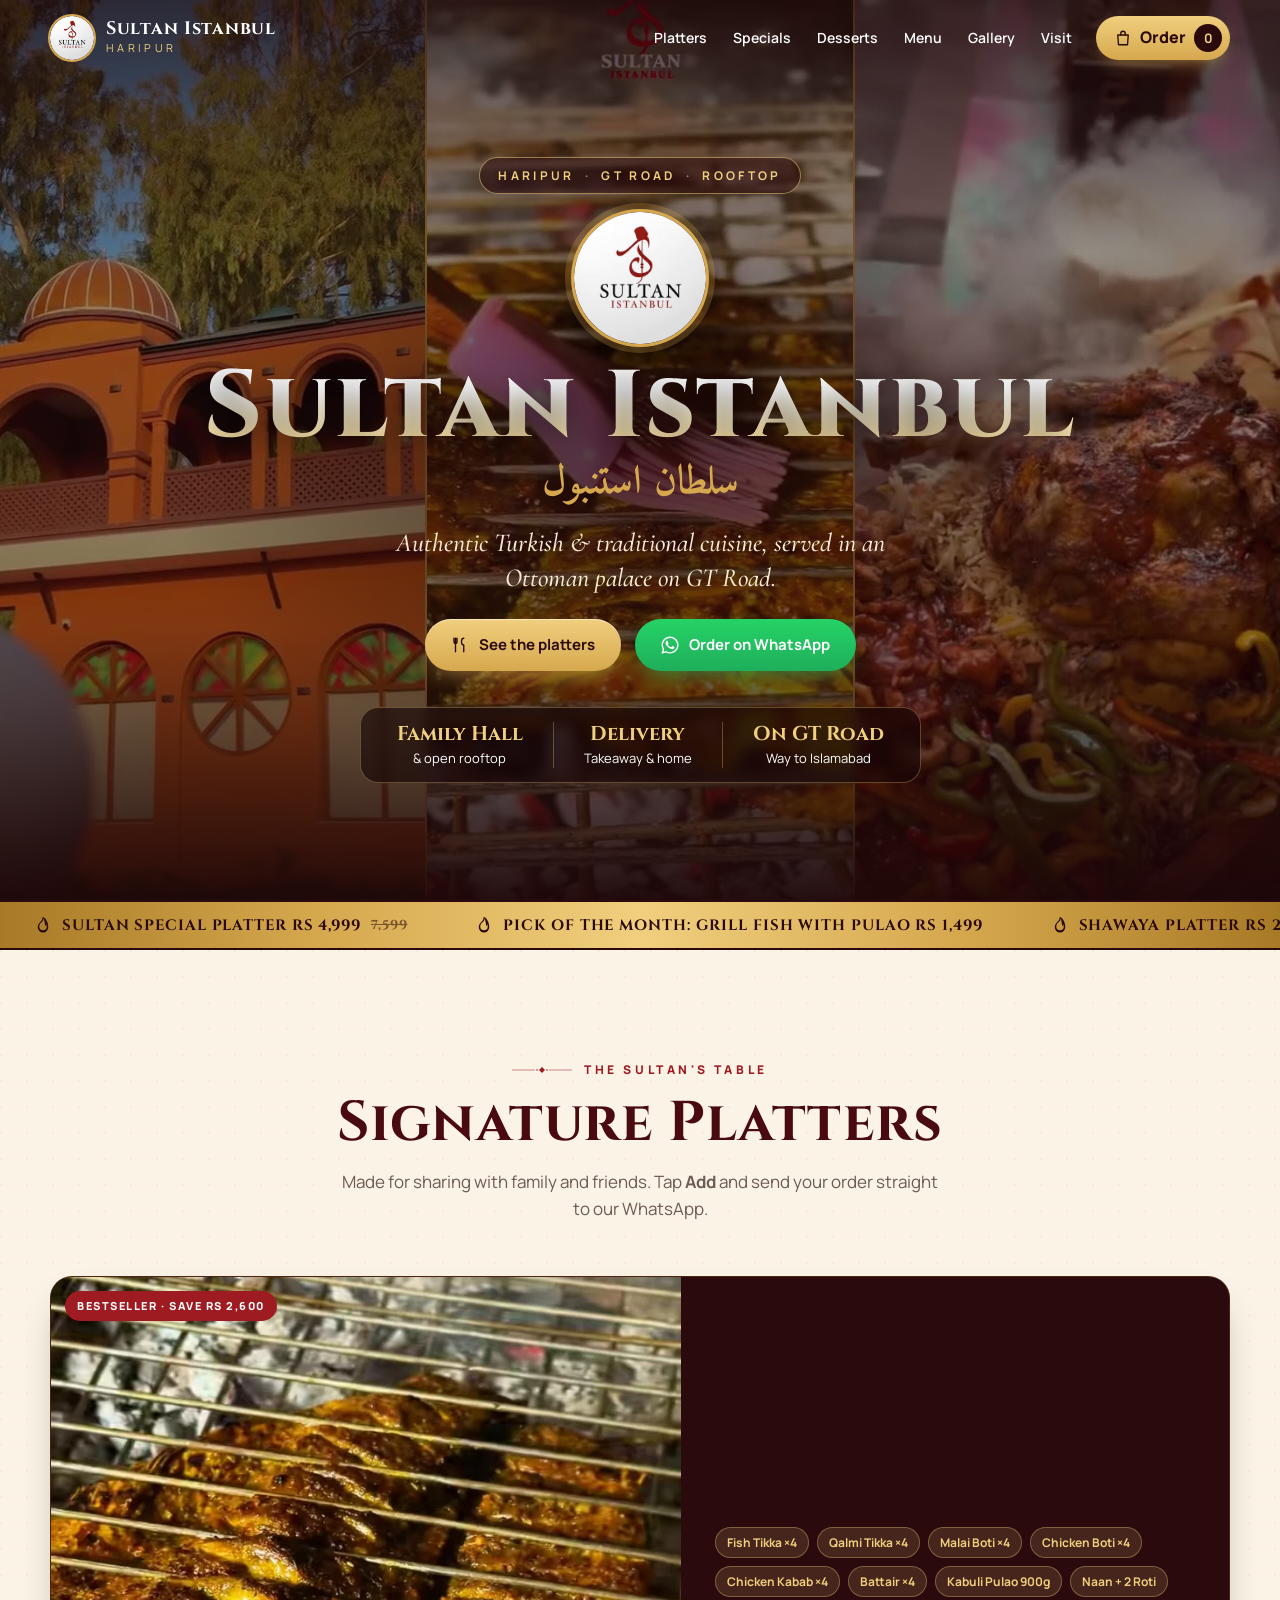
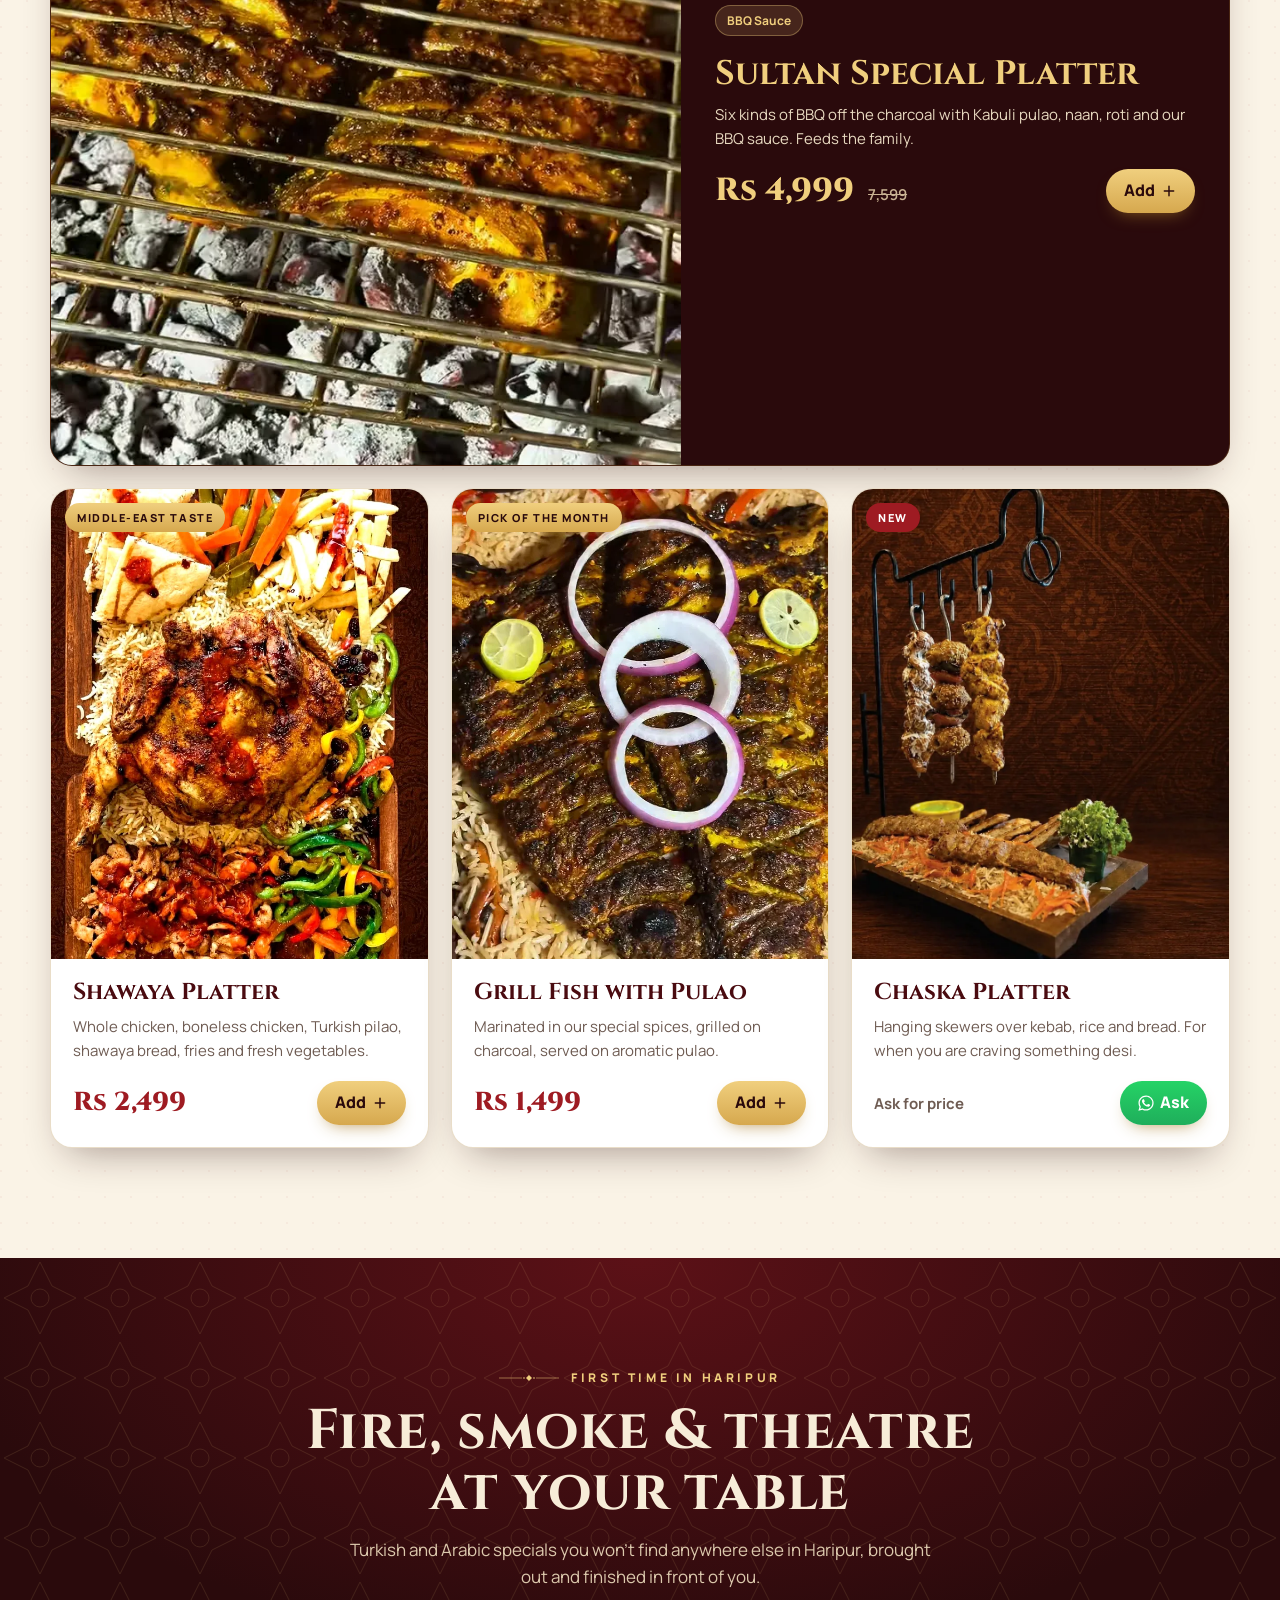
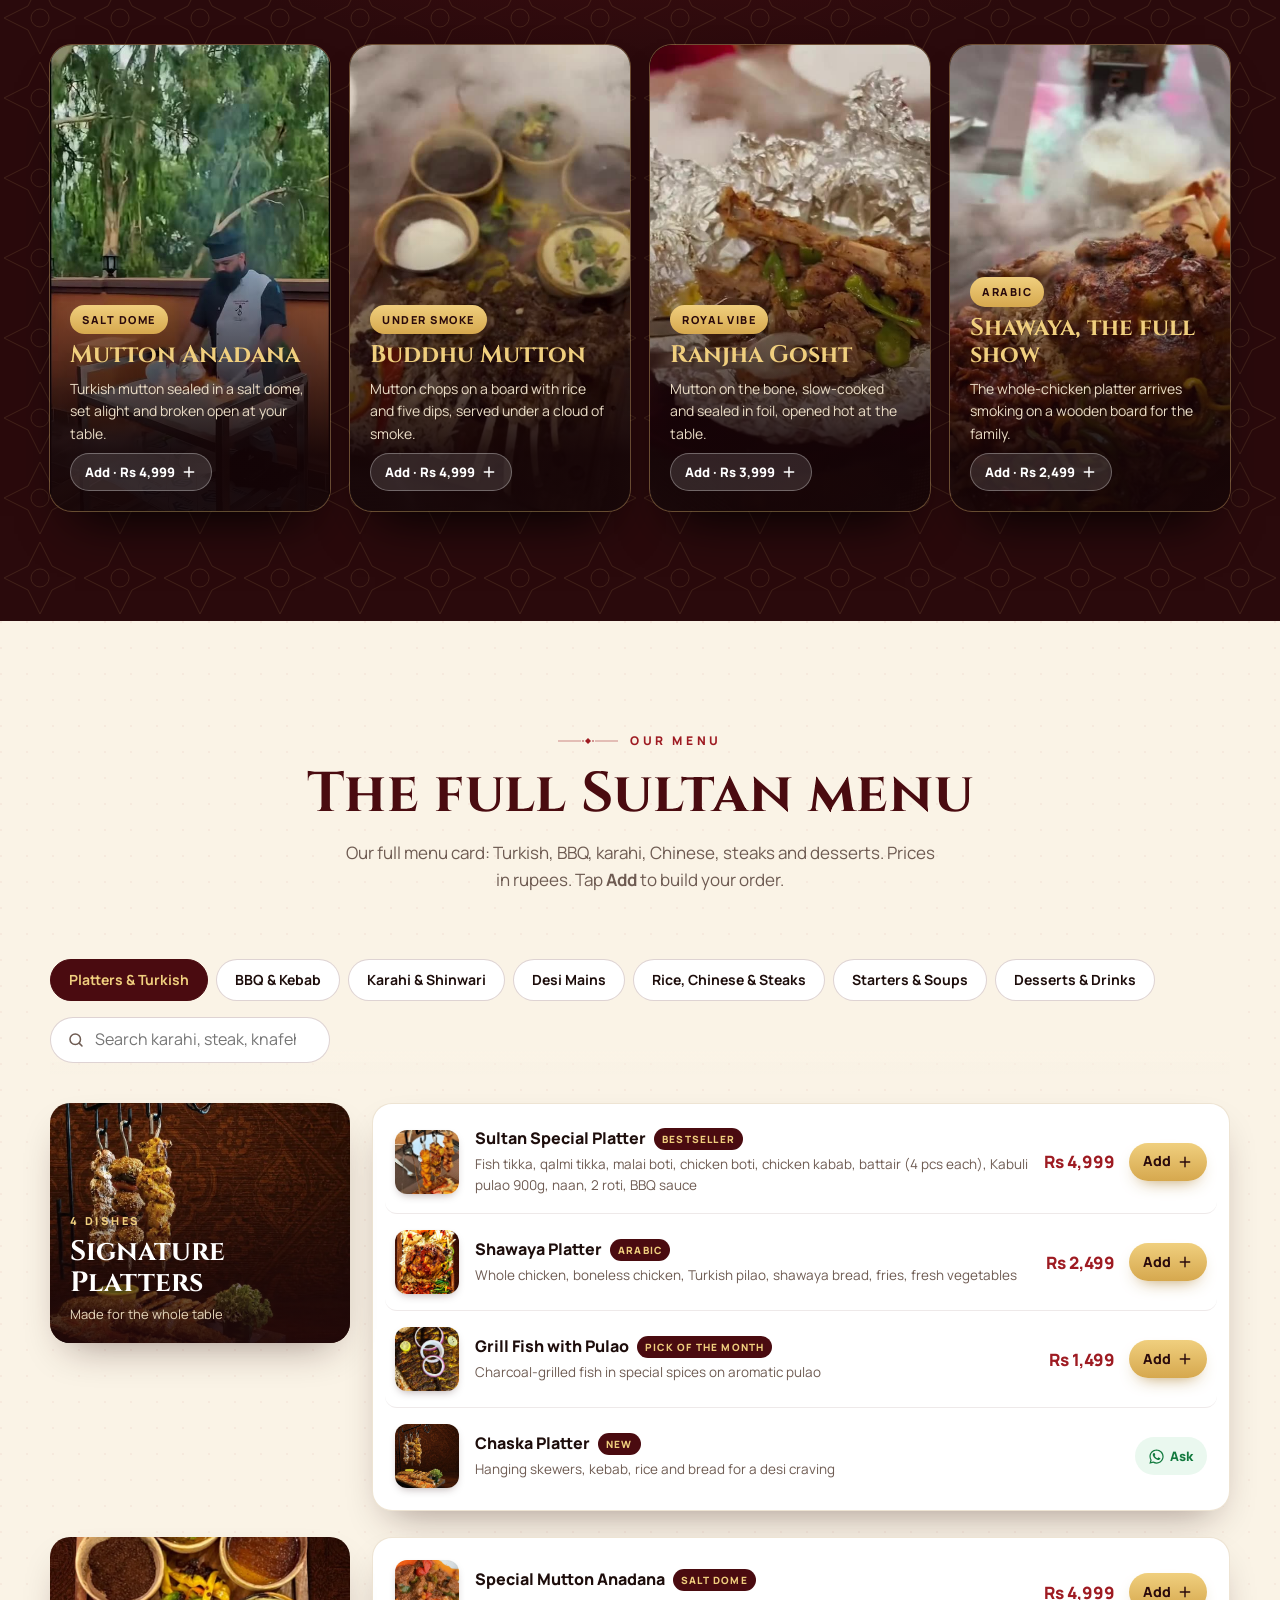
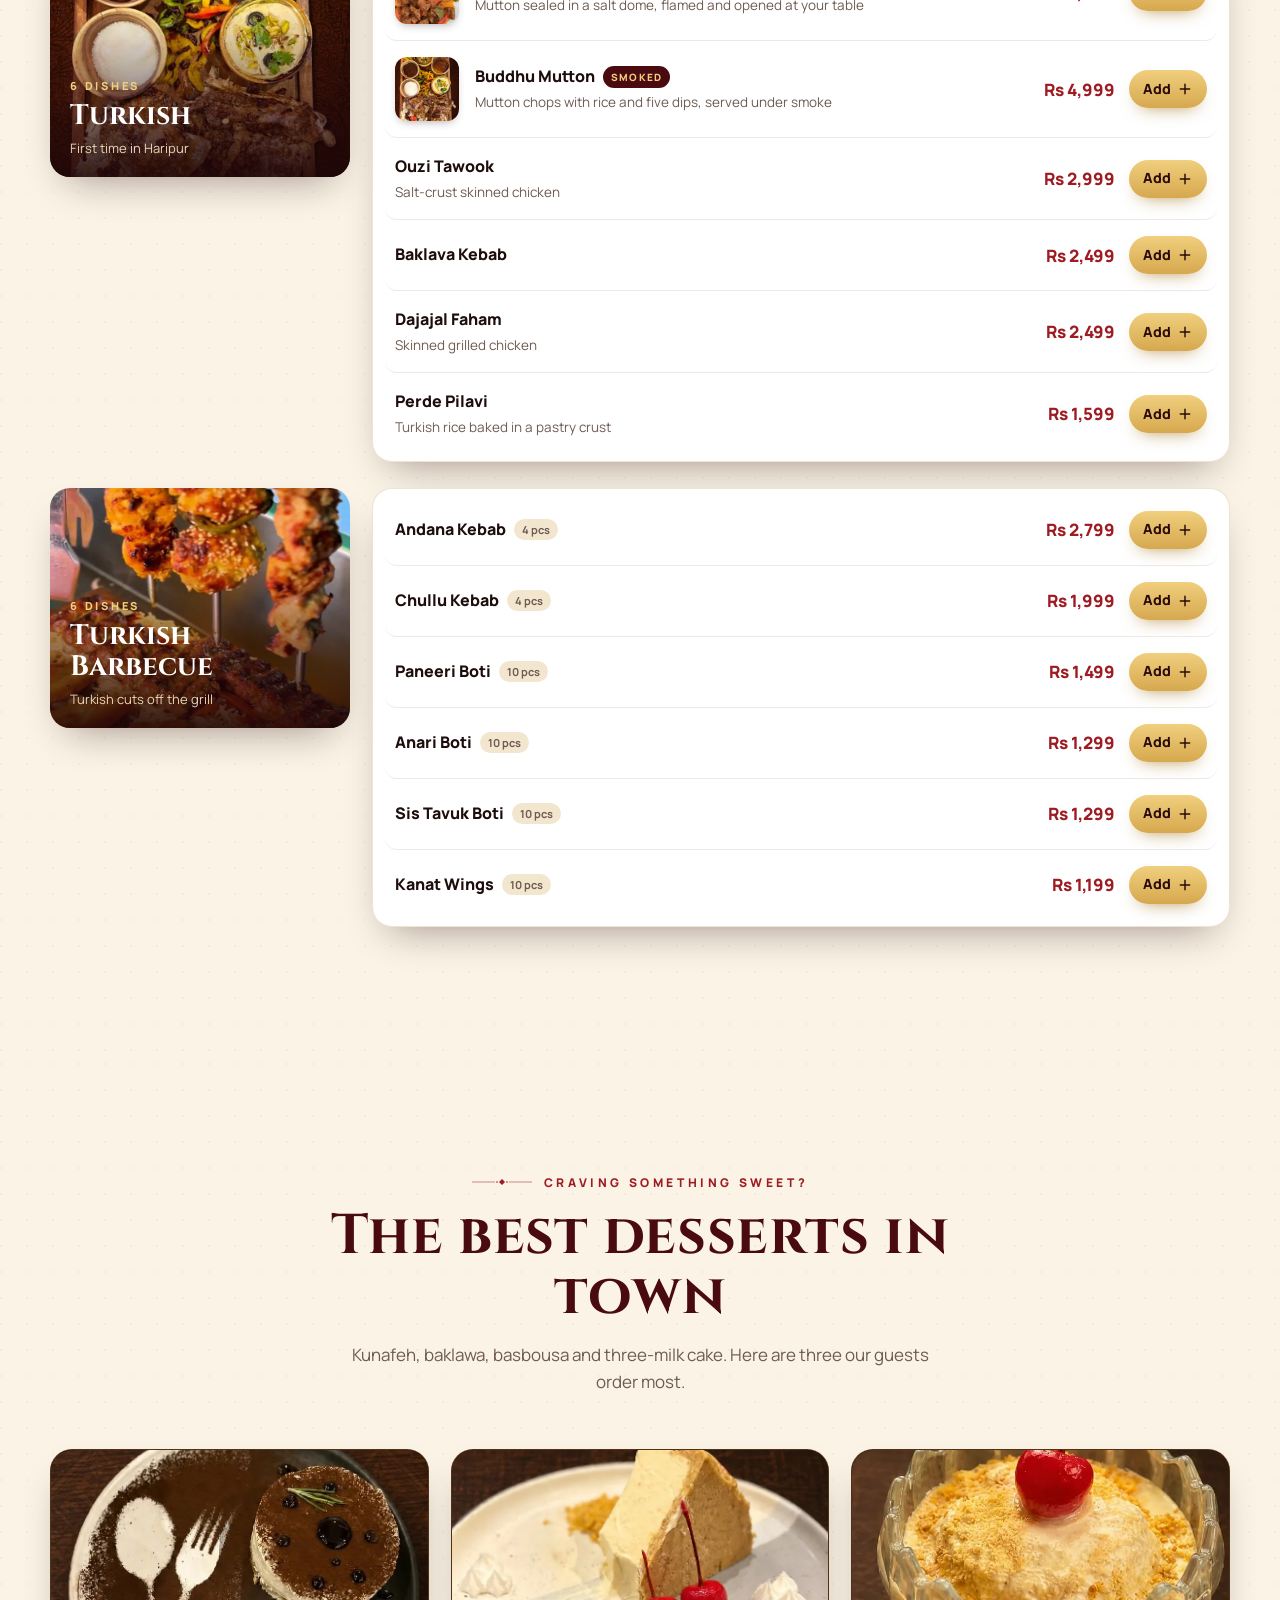
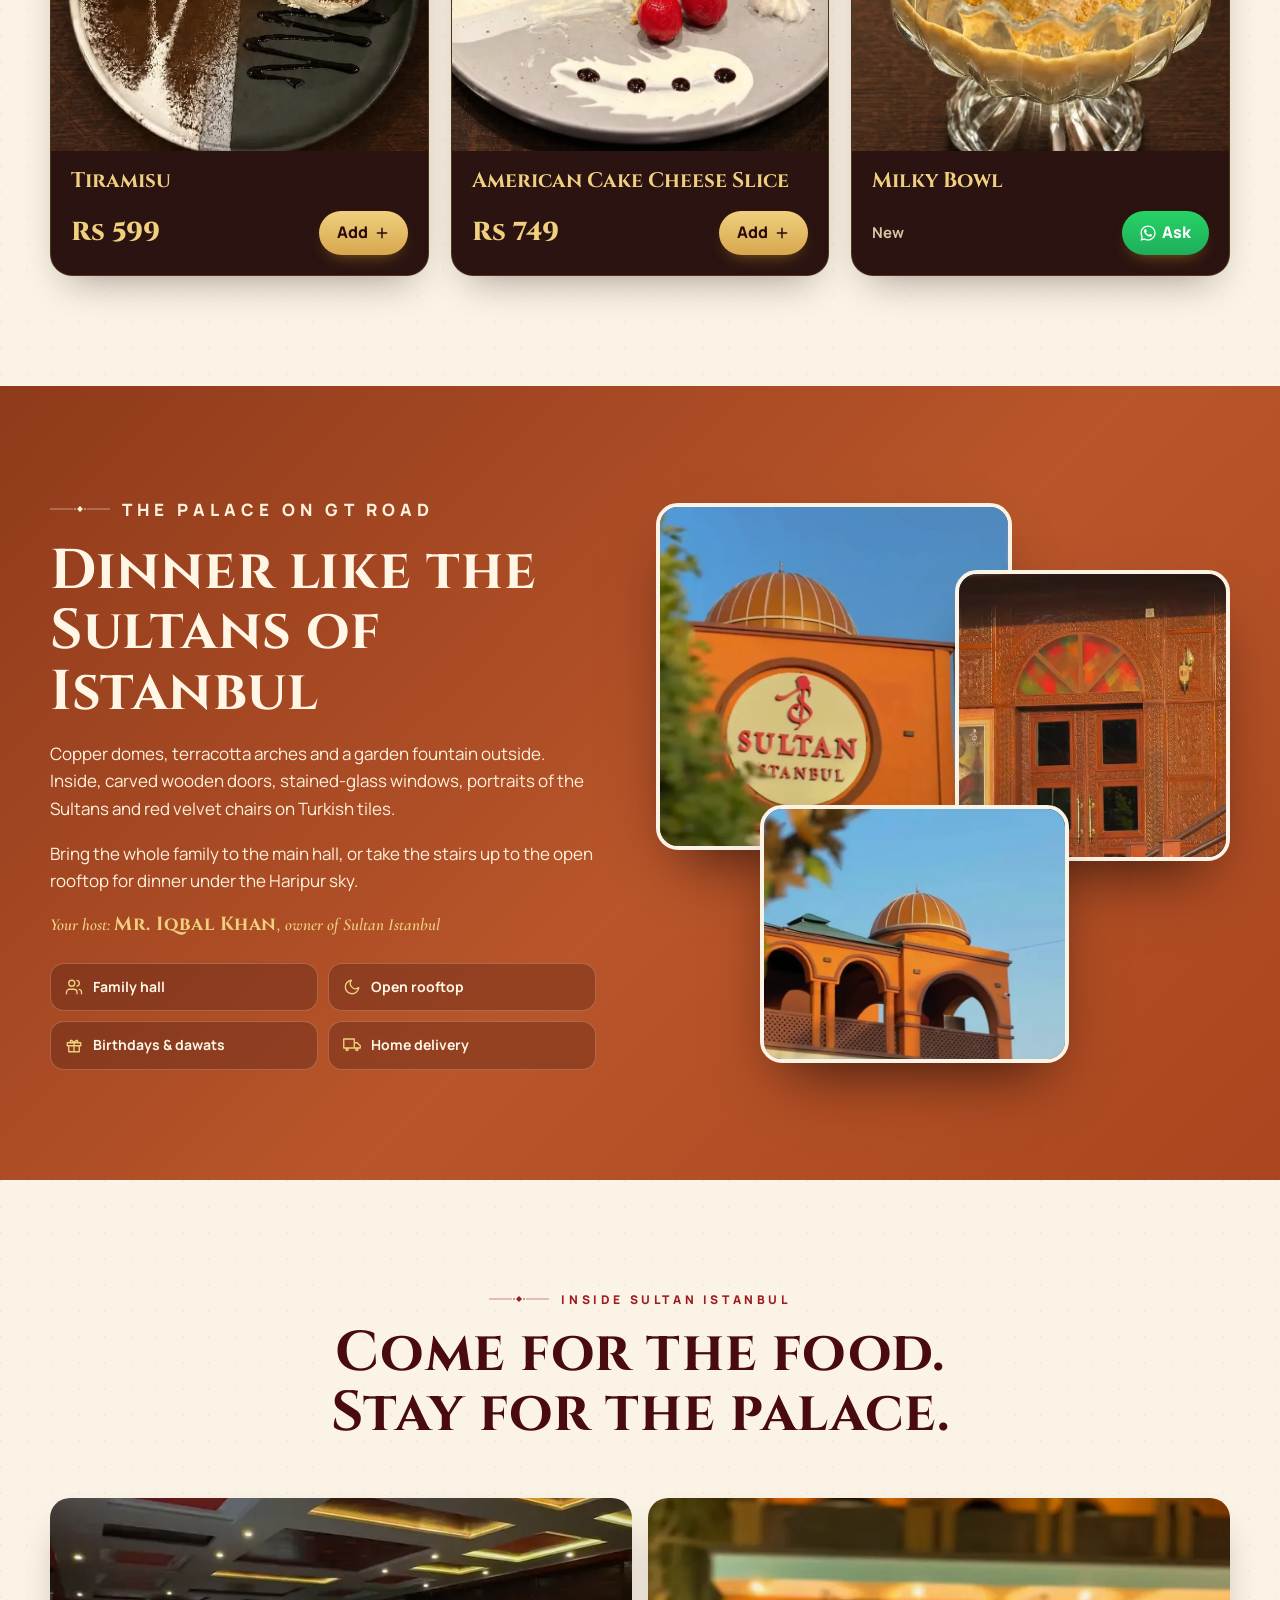
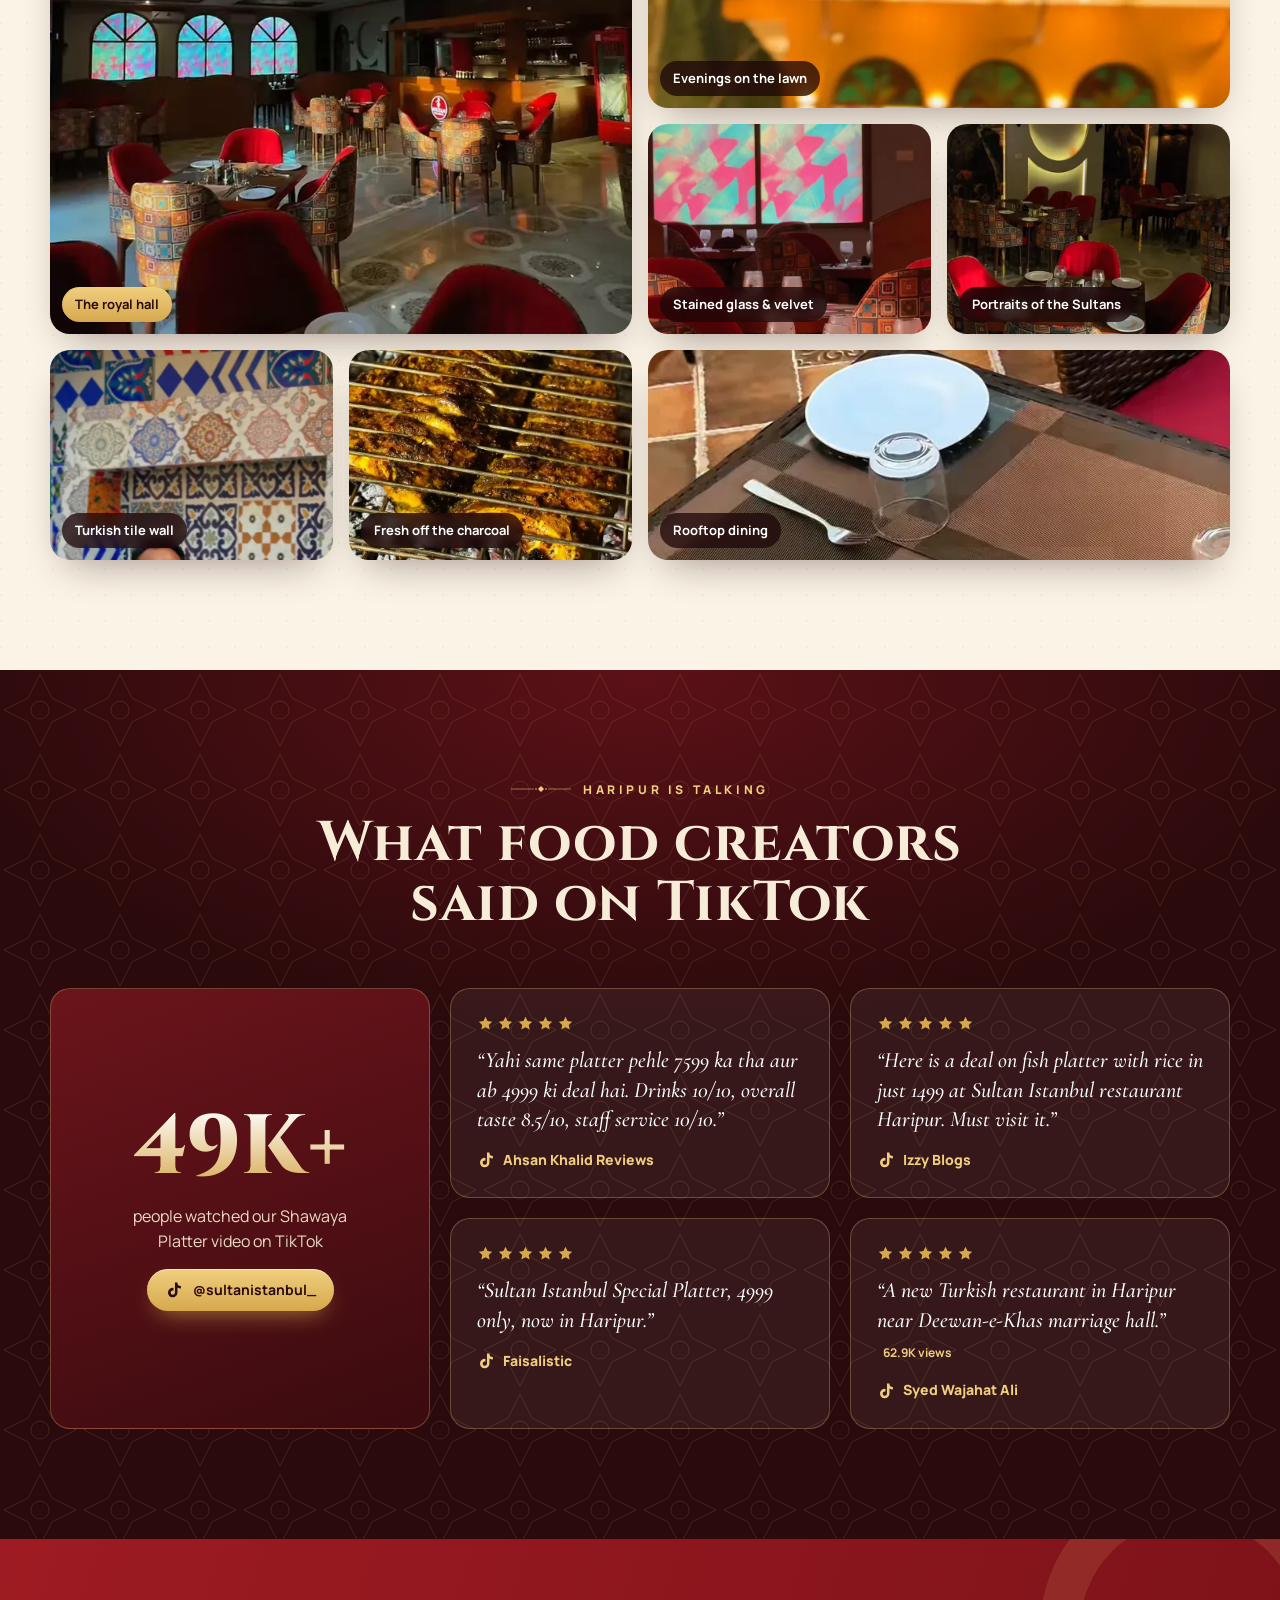
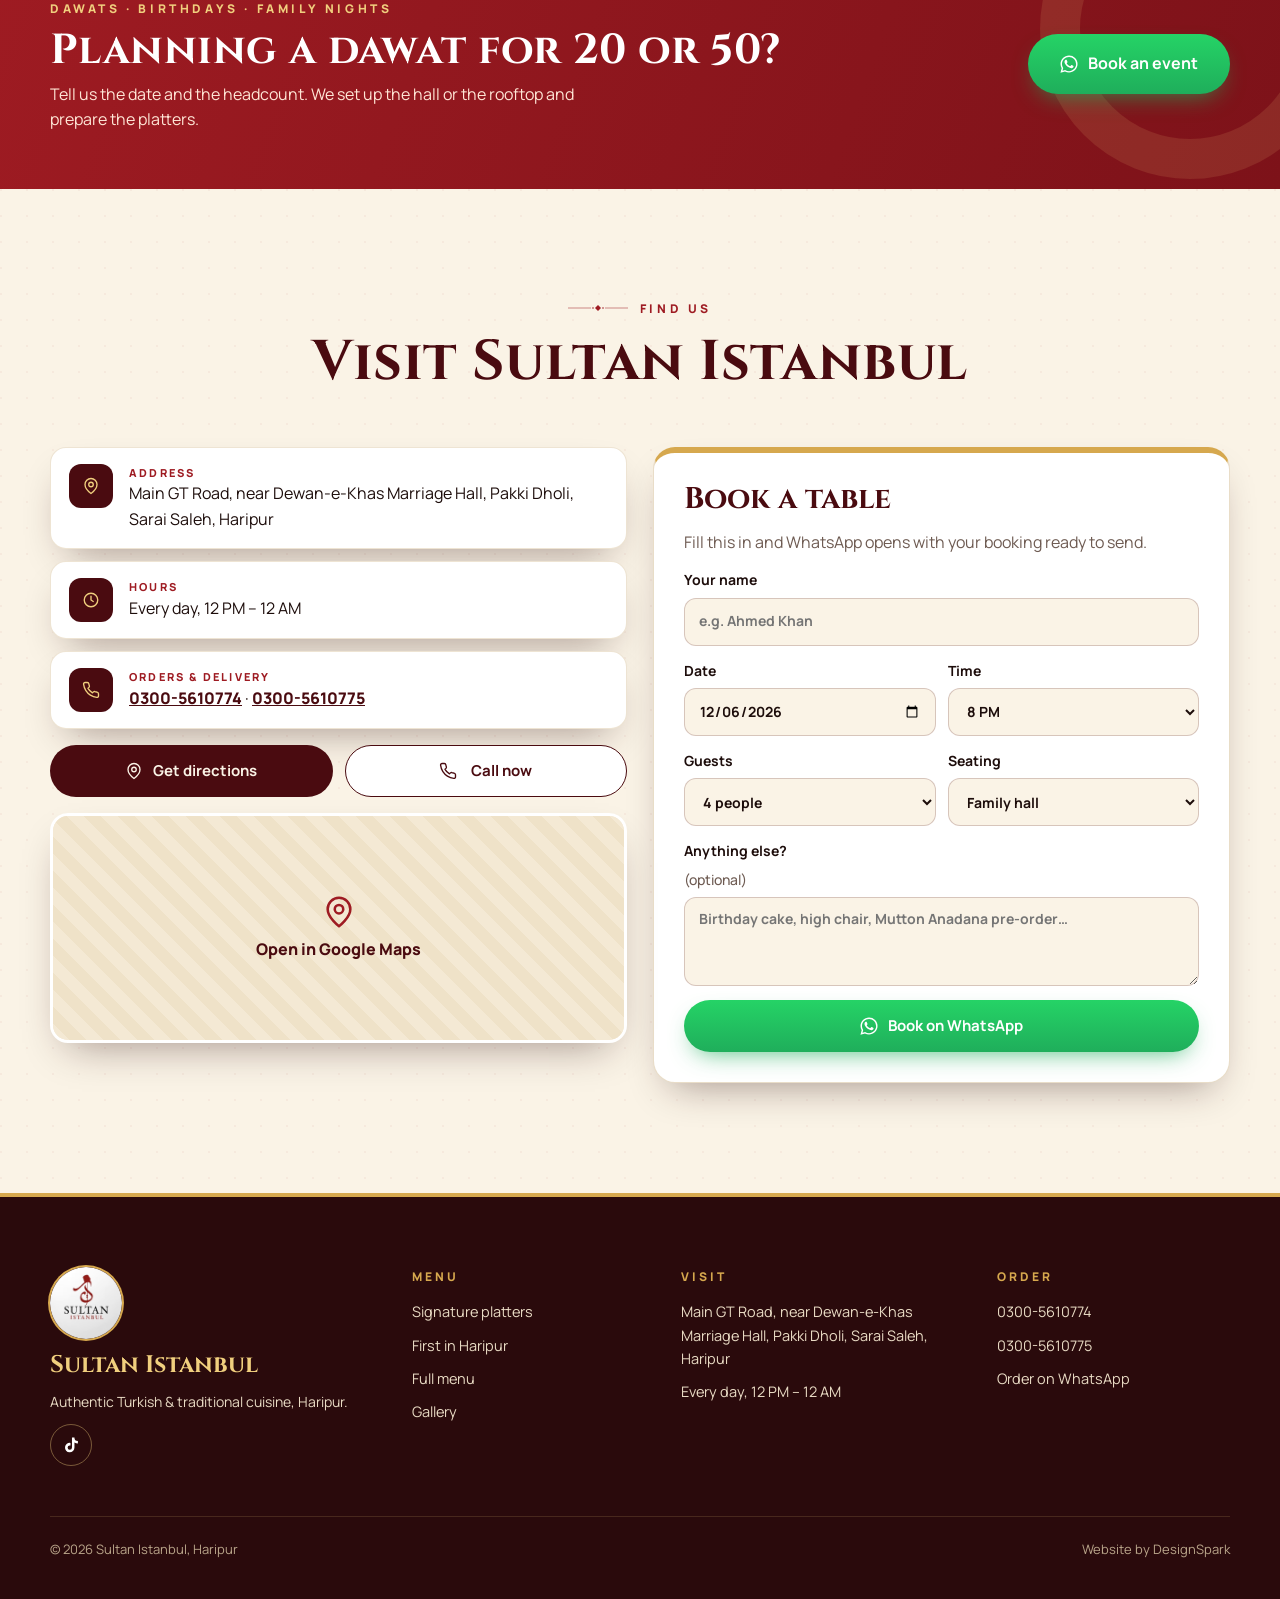
==== commit 3a7c878a: "Sultan Istanbul: tighter, more appetising hero montage (grill, skewers, smoke) Co-Authored-By: Claud" ====
--- a/sultan-istanbul/index.html
+++ b/sultan-istanbul/index.html
@@ -73,7 +73,7 @@
   <section class="hero" aria-labelledby="hero-h">
     <div class="hero-films" aria-hidden="true">
       <video class="film film-l" muted loop playsinline preload="none" poster="video/hero-left.jpg" data-src="video/hero-left.mp4"></video>
-      <video class="film film-c" muted loop playsinline autoplay preload="auto" data-src="video/hero-center.mp4" data-poster="video/hero-center.jpg" data-src-m="video/hero-mobile.mp4" data-poster-m="video/hero-mobile.jpg"></video>
+      <video class="film film-c" muted loop playsinline autoplay preload="auto" data-src="video/hero-mobile.mp4" data-poster="video/hero-mobile.jpg" data-src-m="video/hero-mobile.mp4" data-poster-m="video/hero-mobile.jpg"></video>
       <script>(function(){var v=document.querySelector('.film-c'),m=matchMedia('(max-width: 960px)').matches;v.poster=m?v.dataset.posterM:v.dataset.poster;v.src=m?v.dataset.srcM:v.dataset.src;})()</script>
       <video class="film film-r" muted loop playsinline preload="none" poster="video/hero-right.jpg" data-src="video/hero-right.mp4"></video>
     </div>
